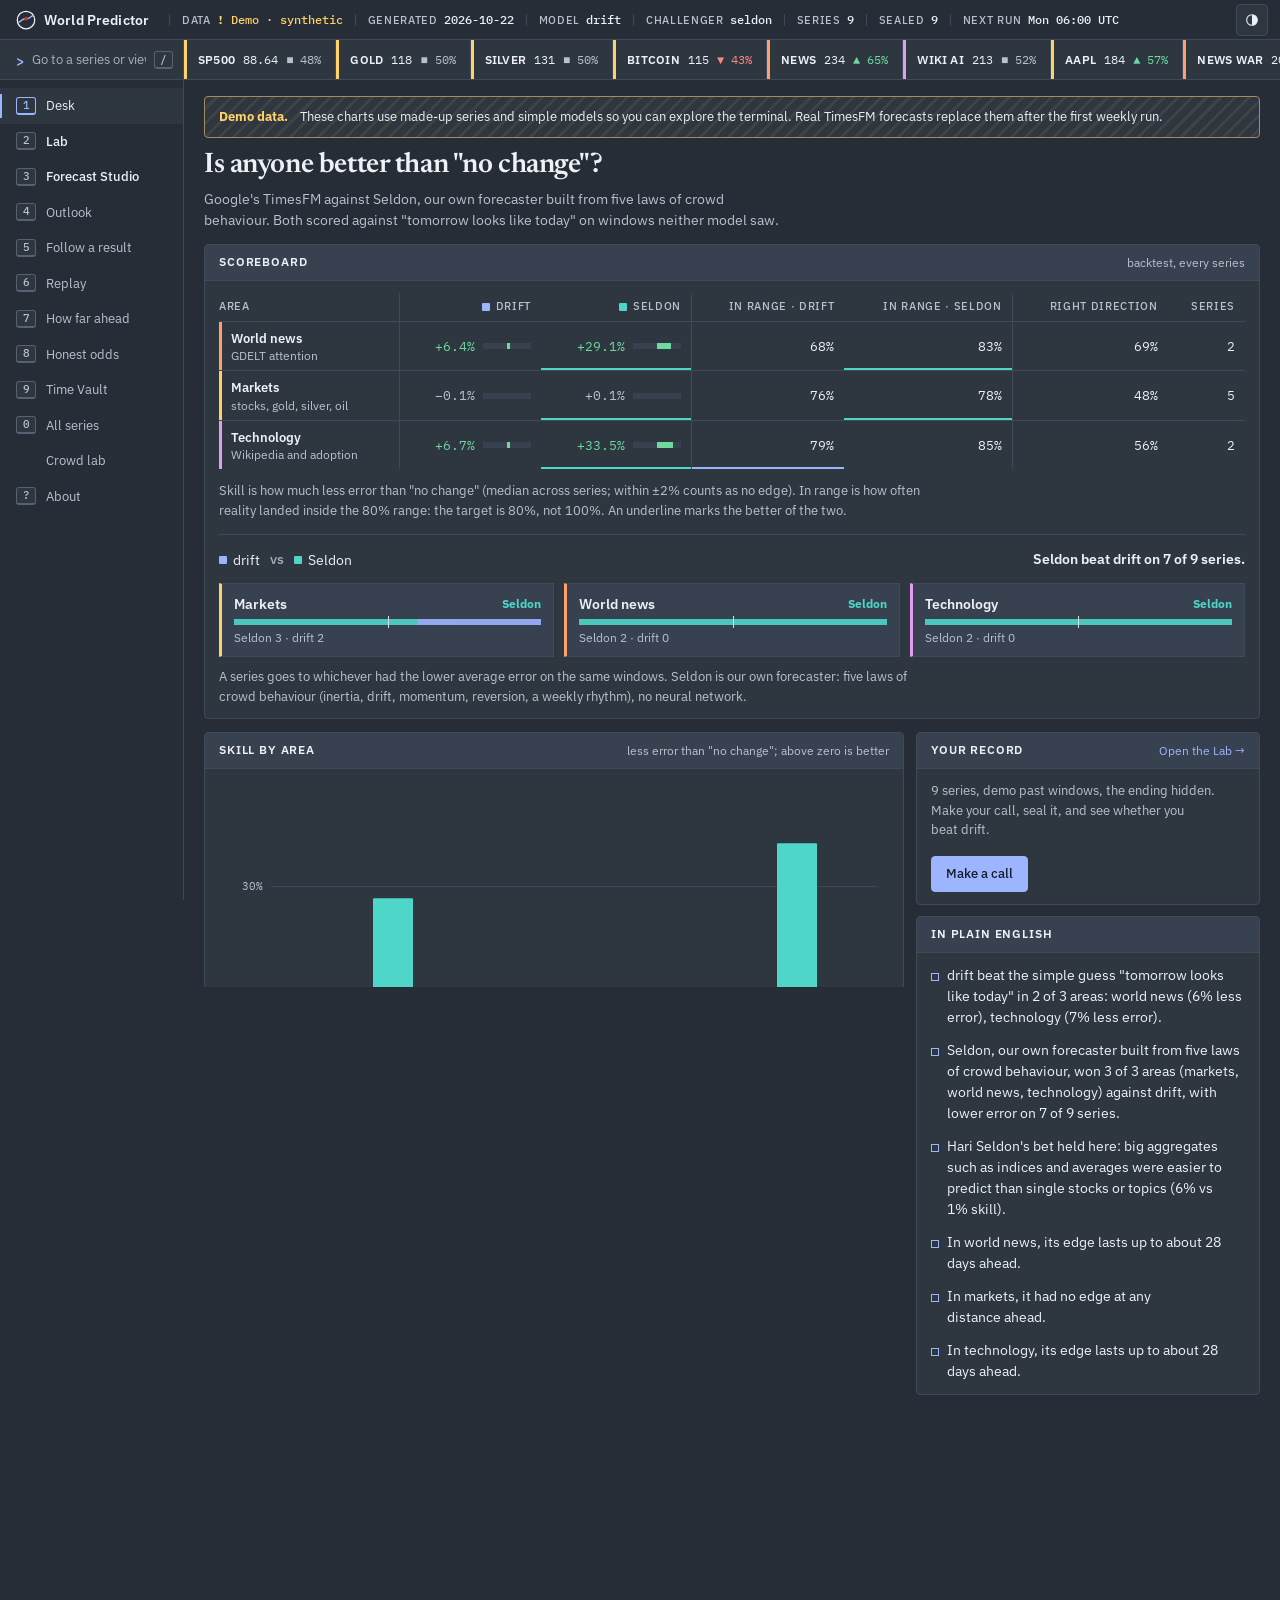
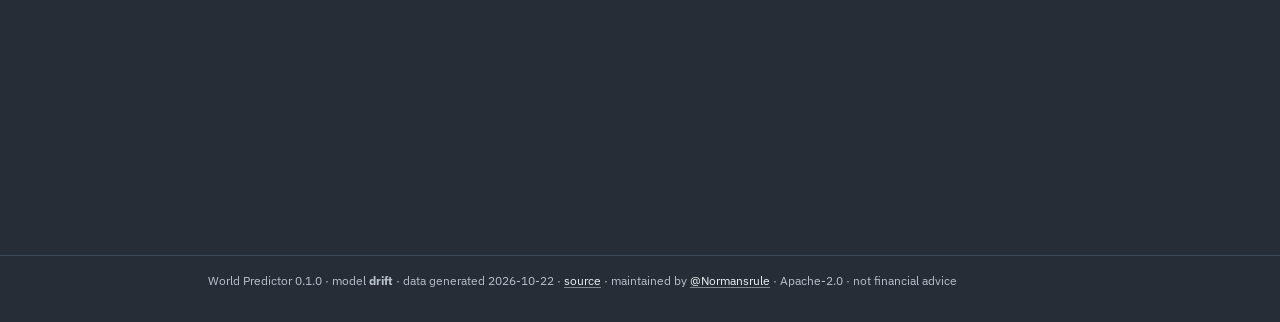
==== site/app/index.html @ d4dd15e9 "Seldon: our own psychohistory forecaster, head to head with TimesFM" ====
<!doctype html>
<html lang="en">
<head>
  <meta charset="utf-8">
  <meta name="viewport" content="width=device-width, initial-scale=1, viewport-fit=cover">
  <title>World Predictor · Terminal</title>
  <meta name="description" content="A forecasting terminal: Google's TimesFM and Seldon, our own psychohistory forecaster, forecast world news, markets and technology. Every forecast is sealed before the future happens and scored when it arrives. Make your own call in the Lab.">
  <meta name="theme-color" content="#262d36">
  <link rel="icon" href="../assets/icon.svg" type="image/svg+xml">
  <link rel="manifest" href="../manifest.webmanifest">
  <link rel="preconnect" href="https://fonts.googleapis.com"><link rel="preconnect" href="https://fonts.gstatic.com" crossorigin>
  <link rel="stylesheet" href="https://fonts.googleapis.com/css2?family=IBM+Plex+Mono:wght@400;500;600&family=IBM+Plex+Sans:wght@400;500;600&family=Newsreader:opsz,wght@6..72,500;6..72,600&display=swap">
  <link rel="stylesheet" href="css/app.css">
  <script>document.documentElement.classList.add("js"); try { const t = localStorage.getItem("wp-theme"); if (t) document.documentElement.dataset.theme = t; } catch (e) {}</script>
</head>
<body class="term">
<a class="skip" href="#main">Skip to content</a>

<header class="status" aria-label="Run status">
  <a class="mark" href="../" title="World Predictor home">
    <svg viewBox="0 0 24 24" aria-hidden="true"><circle cx="12" cy="12" r="10.5" fill="none" stroke="currentColor" stroke-width="1.5"/><path d="M3.5 14.5c3-1 4.5-5 8.5-4s5.5-3 8.5-4" fill="none" stroke="var(--tfm)" stroke-width="1.8" stroke-linecap="round"/><circle cx="12" cy="10.4" r="2.2" fill="var(--seal)"/></svg>
    <span>World Predictor</span>
  </a>
  <dl class="readouts" id="readouts"></dl>
  <button class="icon-btn" id="theme" title="Slate or light (T)" aria-label="Switch between the slate and light themes">
    <svg viewBox="0 0 24 24" aria-hidden="true"><circle cx="12" cy="12" r="8" fill="none" stroke="currentColor" stroke-width="1.6"/><path d="M12 4a8 8 0 0 1 0 16z" fill="currentColor"/></svg>
  </button>
</header>

<div class="cmd" role="search">
  <label class="cmd-field">
    <span class="prompt" aria-hidden="true">&gt;</span>
    <input id="cmd" type="text" autocomplete="off" spellcheck="false" placeholder="Go to a series or view" aria-label="Go to a series or view" aria-controls="cmd-list" aria-expanded="false" role="combobox" aria-autocomplete="list">
    <kbd>/</kbd>
  </label>
  <ul class="cmd-list" id="cmd-list" role="listbox" hidden></ul>
  <div class="tape" id="tape" aria-label="Newest sealed forecasts: chance each series ends higher"></div>
</div>

<div class="shell">
  <nav class="rail" aria-label="Views">
    <a href="#desk"><kbd>1</kbd>Desk</a>
    <a href="#lab"><kbd>2</kbd>Lab</a>
    <a href="#studio"><kbd>3</kbd>Forecast Studio</a>
    <a href="#outlook"><kbd>4</kbd>Outlook</a>
    <a href="#trace"><kbd>5</kbd>Follow a result</a>
    <a href="#replay"><kbd>6</kbd>Replay</a>
    <a href="#horizon"><kbd>7</kbd>How far ahead</a>
    <a href="#odds"><kbd>8</kbd>Honest odds</a>
    <a href="#vault"><kbd>9</kbd>Time Vault</a>
    <a href="#series"><kbd>0</kbd>All series</a>
    <a href="#crowd"><kbd class="nokey" aria-hidden="true">0</kbd>Crowd lab</a>
    <a href="#about"><kbd>?</kbd>About</a>
  </nav>

  <main id="main" tabindex="-1">
    <div id="demo"></div>

    <section class="view" id="view-desk" aria-labelledby="desk-h">
      <div class="vhead">
        <h1 id="desk-h">Is anyone better than "no change"?</h1>
        <p class="lede">Google's TimesFM against Seldon, our own forecaster built from five laws of crowd behaviour. Both scored against "tomorrow looks like today" on windows neither model saw.</p>
      </div>
      <div class="desk">
        <div class="card span3" id="board-card">
          <header class="ph"><h2>Scoreboard</h2><span class="pm" id="board-meta"></span></header>
          <div class="table-wrap"><table class="board" id="board"></table></div>
          <p class="note" id="board-note"></p>
          <div class="duel" id="duel"></div>
        </div>
        <div class="card span2">
          <header class="ph"><h2>Skill by area</h2><span class="pm">less error than "no change"; above zero is better</span></header>
          <div id="skill-chart"></div><div id="skill-legend"></div>
        </div>
        <div class="stack">
          <div class="card" id="lab-teaser">
            <header class="ph"><h2>Your record</h2><a class="pm" href="#lab">Open the Lab</a></header>
            <div id="you-record"></div>
          </div>
          <div class="card" id="plain">
            <header class="ph"><h2>In plain English</h2></header>
            <div id="plain-body"></div>
          </div>
        </div>
        <div class="card span3">
          <header class="ph"><h2>Sealed this week</h2><a class="pm" href="#outlook">All forecasts</a></header>
          <div class="table-wrap"><table class="sealed" id="sealed"></table></div>
        </div>
      </div>
    </section>

    <section class="view" id="view-lab" aria-labelledby="lab-h">
      <div class="vhead">
        <h1 id="lab-h">The Lab</h1>
        <p class="lede">A real past window, ending hidden. Make your call, seal it, break the seal.</p>
      </div>
      <div id="lab-root"></div>
    </section>

    <section class="view" id="view-studio" aria-labelledby="studio-h">
      <div class="vhead">
        <h1 id="studio-h">Forecast Studio</h1>
        <p class="lede">Pick a series, date and level to get the odds from this week's sealed forecast, then seal your own call.</p>
      </div>
      <div id="studio-root"></div>
    </section>

    <section class="view" id="view-outlook" aria-labelledby="outlook-h">
      <div class="vhead">
        <h1 id="outlook-h">What they expect next</h1>
        <p class="lede">This week's sealed forecast for every series, with Seldon's range beside TimesFM's.</p>
      </div>
      <div class="chips" id="outlook-filter" role="group" aria-label="Area"></div>
      <div class="outlook">
        <div class="card list-card"><div class="table-wrap"><table class="olist" id="olist"></table></div></div>
        <div class="card detail" id="odetail" aria-live="polite"></div>
      </div>
    </section>

    <section class="view" id="view-trace" aria-labelledby="trace-h">
      <div class="vhead">
        <h1 id="trace-h">Follow one result</h1>
        <p class="lede">One forecast, traced back through every stage to its public source. Play, or step with the arrow keys.</p>
      </div>
      <div class="card trace-bar">
        <label class="pick"><span>Series</span><select id="trace-series" aria-label="Series to follow"></select></label>
        <div class="flags" id="trace-flags" aria-label="What kind of data this is"></div>
        <dl class="times" id="trace-times"></dl>
      </div>
      <div class="trace-grid">
        <div class="card pipe">
          <header class="ph"><h2>Pipeline</h2><span class="pm">arrows: data handed on</span></header>
          <div id="trace-pipe"></div>
        </div>
        <div class="card trace-main">
          <header class="ph"><h2 id="trace-title"></h2></header>
          <div id="trace-chart"></div><div id="trace-legend"></div>
          <div class="player" role="group" aria-label="Walkthrough controls">
            <button class="btn icon" id="tp-restart" title="Restart (Home)" aria-label="Restart"></button>
            <button class="btn icon" id="tp-back" title="Previous stage (←)" aria-label="Previous stage"></button>
            <button class="btn primary" id="tp-play" aria-label="Play">Play</button>
            <button class="btn icon" id="tp-next" title="Next stage (→)" aria-label="Next stage"></button>
            <input type="range" id="tp-scrub" min="0" value="0" aria-label="Stage">
            <select id="tp-speed" aria-label="Speed"><option value="0.5">0.5×</option><option value="1" selected>1×</option><option value="2">2×</option></select>
          </div>
          <p class="trace-caption" id="trace-caption" aria-live="polite"></p>
        </div>
      </div>
      <aside class="card drawer" id="trace-drawer" aria-live="polite"></aside>
      <div class="card">
        <header class="ph"><h2>Did every series make it through this run?</h2></header>
        <p class="note" id="cover-note"></p>
        <div class="table-wrap"><table id="cover-table" class="cover"></table></div>
      </div>
    </section>

    <section class="view" id="view-replay" aria-labelledby="replay-h">
      <div class="vhead">
        <h1 id="replay-h">Replay</h1>
        <p class="lede">Past forecasts meeting reality: the hatched range is what TimesFM expected, the dots what happened.</p>
      </div>
      <div class="card">
        <header class="ph"><h2 id="replay-title"></h2><span class="pm" id="replay-readout"></span></header>
        <div class="controls">
          <button class="btn primary" id="replay-play">Play</button>
          <input type="range" id="replay-slider" min="0" value="0" aria-label="Forecast date">
        </div>
        <div id="replay-chart"></div><div id="replay-legend"></div>
      </div>
    </section>

    <section class="view" id="view-horizon" aria-labelledby="horizon-h">
      <div class="vhead">
        <h1 id="horizon-h">How far ahead can it see?</h1>
        <p class="lede">Skill at each step ahead. Where a line drops below zero, the model has run out of foresight: the "Seldon horizon".</p>
      </div>
      <div class="card"><header class="ph"><h2>Skill by steps ahead</h2><span class="pm" id="horizon-meta"></span></header><div id="horizon-chart"></div></div>
    </section>

    <section class="view" id="view-odds" aria-labelledby="odds-h">
      <div class="vhead">
        <h1 id="odds-h">Are its odds honest?</h1>
        <p class="lede">Honest odds sit on the dotted line: "70%" calls should come true about 70% of the time.</p>
      </div>
      <div class="card"><header class="ph"><h2>Calibration</h2><span class="pm">chance it gave vs how often it happened</span></header><div id="odds-chart"></div><div id="odds-legend"></div></div>
    </section>

    <section class="view" id="view-vault" aria-labelledby="vault-h">
      <div class="vhead">
        <h1 id="vault-h">The Time Vault</h1>
        <p class="lede">Predictions sealed before the future happened, opened and scored as their dates arrive.</p>
      </div>
      <div class="two">
        <div class="card"><header class="ph"><h2>Reality inside its 80% range</h2></header><div id="vault-inside"></div></div>
        <div class="card"><header class="ph"><h2>Odds score</h2><span class="pm">Brier, lower is better</span></header><div id="vault-brier"></div></div>
      </div>
      <p class="note" id="vault-note"></p>
      <div class="card">
        <header class="ph"><h2>Every opened forecast</h2><span class="pm" id="vault-opened-meta"></span></header>
        <div class="chips" id="vault-filter" role="group" aria-label="Filter by area"></div>
        <div class="table-wrap opened-wrap"><table id="vault-opened" class="dense opened"></table></div>
        <p class="note" id="vault-lag" hidden>† Sealed after its date but before the source published that day's value (Wikipedia and GDELT run a day or two behind). The model never saw it, but it is a forecast of unpublished data rather than of the future.</p>
      </div>
    </section>

    <section class="view" id="view-crowd" aria-labelledby="crowd-h">
      <div class="vhead">
        <p class="flag hypo">Simulation · synthetic people, not survey data</p>
        <h1 id="crowd-h">Why crowds are predictable</h1>
        <p class="lede">Simulated people: a small shared tide plus a lot of personal noise. Grow the crowd and the noise cancels out.</p>
      </div>
      <div class="card">
        <header class="ph"><h2>Crowd size</h2><span class="pm" id="crowd-label"></span></header>
        <div class="controls">
          <input type="range" id="crowd-slider" min="0" value="0" aria-label="Crowd size">
          <span class="stat" id="crowd-share"></span><span class="note">predictable</span>
        </div>
        <div id="crowd-chart"></div><div id="crowd-legend"></div>
      </div>
    </section>

    <section class="view" id="view-series" aria-labelledby="series-h">
      <div id="series-all">
        <div class="vhead">
          <h1 id="series-h">Every series</h1>
          <p class="lede">Backtest results for each series. Sort by any column, or open a series to see every forecast it made.</p>
        </div>
        <div class="card table-wrap"><table id="series-table" class="dense"></table></div>
      </div>
      <div id="series-page" hidden></div>
    </section>

    <section class="view" id="view-about" aria-labelledby="about-h">
      <div class="vhead"><h1 id="about-h">About this terminal</h1></div>
      <div class="two">
        <div class="card prose">
          <header class="ph"><h2>Two ways to use it</h2></header>
          <p><b>On the web</b> (this page): nothing to install. GitHub Pages serves the app with the newest weekly forecasts.</p>
          <p><b>On your computer</b>: the full version runs TimesFM itself and opens this same app. <code>psychohistory app</code> builds it and opens <code>http://localhost:8000</code>.</p>
          <p><a id="repo-link" href="https://github.com/Normansrule/world-predictor">Source code and instructions on GitHub</a>. Maintained by <a href="https://github.com/Normansrule">@Normansrule</a>.</p>
        </div>
        <div class="card prose">
          <header class="ph"><h2>How it is scored</h2></header>
          <p><b>Skill</b> is 1 − error(model) ÷ error("no change"). <b>80% range</b>: it should catch reality 8 times in 10.
            <b>Odds score</b> (Brier): 0 is perfect, 0.25 is a coin flip. Backtests never let a model see the future it is tested on.</p>
          <p><b>Seldon</b> is our own forecaster, built to compete with TimesFM: five laws of crowd behaviour (inertia, drift, momentum, reversion, a weekly rhythm),
            each voting by how well it predicted the same series before, with a range set by its own past misses. No neural network. It learns only from data before
            each forecast, is scored by the same code on the same windows, and is allowed to lose.</p>
          <p>Nothing here is financial advice.</p>
        </div>
        <div class="card prose">
          <header class="ph"><h2>Keys</h2></header>
          <dl class="keys">
            <dt><kbd>1</kbd>…<kbd>0</kbd></dt><dd>Switch view</dd>
            <dt><kbd>/</kbd></dt><dd>Go to a series or view</dd>
            <dt><kbd>T</kbd></dt><dd>Slate or light theme</dd>
            <dt><kbd>↑</kbd> <kbd>↓</kbd></dt><dd>Move your call in the Lab (with <kbd>Shift</kbd>: faster)</dd>
            <dt><kbd>[</kbd> <kbd>]</kbd></dt><dd>Narrow or widen your range</dd>
            <dt>hold <kbd>Space</kbd></dt><dd>Seal your call, then break the seal</dd>
            <dt><kbd>N</kbd></dt><dd>Next Lab round</dd>
          </dl>
        </div>
        <div class="card prose">
          <header class="ph"><h2>Built on</h2></header>
          <p><a href="https://github.com/google-research/timesfm">TimesFM</a> (Google Research) ·
            <a href="https://github.com/amazon-science/chronos-forecasting">Chronos</a> ·
            <a href="https://github.com/Nixtla/statsforecast">statsforecast</a>.
            Data: <a href="https://www.gdeltproject.org/">GDELT</a>, Yahoo Finance via yfinance,
            <a href="https://wikitech.wikimedia.org/wiki/Analytics/AQS/Pageviews">Wikimedia</a>,
            <a href="https://ourworldindata.org/">Our World in Data</a>.
            Web app and download model from <a href="https://github.com/koala73/worldmonitor">World Monitor</a> and
            <a href="https://github.com/Normansrule/worldmonitor">Terra Atlas</a>.</p>
        </div>
      </div>
    </section>
  </main>
</div>
<footer class="foot" id="footer"></footer>
<div class="toast" id="toast" role="status" aria-live="polite"></div>

<script src="data/data.js"></script>
<script src="data/pipeline.js"></script>
<script src="js/charts.js"></script>
<script src="js/trace.js"></script>
<script src="js/lab.js"></script>
<script src="js/studio.js"></script>
<script src="js/series.js"></script>
<script src="js/app.js"></script>
</body>
</html>
---- site/app/css/app.css ----
/* World Predictor · "The Sealed Ledger" terminal.
   One stylesheet for the app and (with site.css) the landing page. No framework.

   Colour carries meaning and nothing else, and every colour is backed by a word, a shape or a pattern:
     ink        what really happened (solid line)
     periwinkle TimesFM, the model under test (hatched range)
     teal       Seldon, TimesFM corrected by its own track record (dotted range)
     violet     you, in the Lab and in your own sealed calls
     seal red   the seal: a forecast written down before the future happens
     green/red  better / worse than "no change"
     orange, gold, orchid   the three areas: world news, markets, technology
   Slate, a mid-tone, is the default; a soft light theme is one key (T) away.
   Spacing scale: 4 8 12 16 24 32 48. Type scale: 11 12 13 14 16 20 28 40. */

:root {
  --bg: #262d36; --panel: #2e3640; --panel-2: #374150; --line: #3f4a58; --line-2: #556273;
  --ink: #edf1f5; --ink-2: #b8c2ce; --ink-3: #a7b1bd;
  --tfm: #9db4ff; --seldon: #4ed6c8; --you: #c4a8ff; --seal: #c43d27;
  --up: #6fd99f; --down: #ff8a7f; --warn: #ffd166; --hypo: #e6a7d6;
  --news: #ff9f6b; --markets: #ffd166; --tech: #e39cf2;
  --on-tfm: #141a2e; --on-seal: #fff6ef;
  --band: rgba(157, 180, 255, .16); --band-faint: rgba(157, 180, 255, .07); --band-s: rgba(78, 214, 200, .14); --band-y: rgba(196, 168, 255, .16);
  --tip-bg: #edf1f5; --tip-ink: #262d36;
  --shadow: 0 1px 0 rgba(255, 255, 255, .04) inset, 0 8px 24px rgba(10, 14, 20, .28);
  color-scheme: dark;

  /* Aliases the chart kit, the trace view and the engine drawing use. */
  --text: var(--ink); --muted: var(--ink-2); --surface: var(--panel); --surface-2: var(--panel-2);
  --accent: var(--tfm); --forecast: var(--tfm); --observed: var(--ink); --green: var(--up); --coral: var(--down);
  --on-accent: var(--on-tfm); --glow: rgba(157, 180, 255, .08);

  --sans: "IBM Plex Sans", system-ui, -apple-system, "Segoe UI", Roboto, sans-serif;
  --mono: "IBM Plex Mono", ui-monospace, SFMono-Regular, Menlo, Consolas, monospace;
  --display: "Newsreader", "Iowan Old Style", "Palatino Linotype", Georgia, serif;
  --font: var(--sans);
  --ease: cubic-bezier(.23, 1, .32, 1);       /* strong ease-out: entrances and feedback */
  --ease-move: cubic-bezier(.77, 0, .175, 1);  /* ease-in-out: things travelling on screen */
  --r: 4px;
  --rail: 184px;
}
/* Soft light: grey paper rather than white, for daylight. */
:root[data-theme="light"] {
  --bg: #dfe4ea; --panel: #e9edf2; --panel-2: #d6dce4; --line: #c6ced8; --line-2: #aab4c1;
  --ink: #111922; --ink-2: #3e4855; --ink-3: #4b5563;
  --tfm: #2343b5; --seldon: #08615f; --you: #5a37ad; --seal: #a92d18;
  --up: #14623f; --down: #a01f28; --warn: #6e4c00; --hypo: #77315f;
  --news: #9c4413; --markets: #6e4c00; --tech: #7f3393;
  --on-tfm: #ffffff; --on-seal: #fff7f2;
  --band: rgba(35, 67, 181, .12); --band-faint: rgba(35, 67, 181, .05); --band-s: rgba(8, 97, 95, .12); --band-y: rgba(90, 55, 173, .12);
  --tip-bg: #111922; --tip-ink: #e9edf2;
  --shadow: 0 1px 2px rgba(17, 25, 34, .06), 0 6px 18px rgba(17, 25, 34, .08);
  --glow: rgba(35, 67, 181, .06);
  color-scheme: light;
}

/* ---------- base ---------- */
* { box-sizing: border-box; }
html { -webkit-text-size-adjust: 100%; scrollbar-color: var(--line-2) var(--bg); }
html, body { margin: 0; background: var(--bg); color: var(--ink); }
body { font: 400 14px/1.5 var(--sans); -webkit-font-smoothing: antialiased; font-feature-settings: "ss02"; }
a { color: inherit; text-decoration-color: color-mix(in srgb, currentColor 45%, transparent); text-underline-offset: .2em; text-decoration-thickness: 1px; }
@media (hover: hover) { a:hover { text-decoration-color: currentColor; } }
::selection { background: color-mix(in srgb, var(--tfm) 35%, transparent); color: var(--ink); }
:focus-visible { outline: 2px solid var(--tfm); outline-offset: 2px; }
button, input, select { font: inherit; color: inherit; }
button { cursor: pointer; }
.skip { position: absolute; left: -999px; top: 8px; z-index: 99; background: var(--tfm); color: var(--on-tfm); padding: 8px 12px; border-radius: var(--r); font-weight: 600; }
.skip:focus { left: 8px; }
kbd { font: 500 11px/1 var(--mono); border: 1px solid var(--line-2); border-bottom-width: 2px; border-radius: 3px; padding: 2px 5px; color: var(--ink-2); background: var(--panel); }
code { font: 13px var(--mono); background: var(--panel-2); padding: 1px 5px; border-radius: 2px; }
.num, table, .stat, .readouts dd { font-variant-numeric: tabular-nums; }
.nw { white-space: nowrap; }
.sr { position: absolute; width: 1px; height: 1px; overflow: hidden; clip: rect(0 0 0 0); white-space: nowrap; }

/* ---------- status bar: what this terminal is showing, at a glance ---------- */
.status { position: sticky; top: 0; z-index: 20; display: flex; align-items: center; gap: 12px; height: 40px; padding: 0 12px 0 16px;
  background: var(--bg); border-bottom: 1px solid var(--line); }
.mark { display: flex; align-items: center; gap: 8px; text-decoration: none; font: 600 14px/1 var(--sans); letter-spacing: .01em; white-space: nowrap; }
.mark svg { width: 20px; height: 20px; flex: none; }
.readouts { display: flex; gap: 0; margin: 0 0 0 8px; min-width: 0; overflow: hidden; flex: 1;
  mask-image: linear-gradient(90deg, #000 calc(100% - 32px), transparent); }
.readouts div { display: flex; align-items: baseline; gap: 6px; padding: 0 12px; border-left: 1px solid var(--line); white-space: nowrap; }
.readouts dt { font: 500 11px/1 var(--sans); color: var(--ink-2); text-transform: uppercase; letter-spacing: .06em; }
.readouts dd { margin: 0; font: 500 12px/1 var(--mono); color: var(--ink); }
.readouts .live dd::before { content: ""; display: inline-block; width: 6px; height: 6px; border-radius: 50%; background: var(--up); margin-right: 6px; vertical-align: 1px; }
.readouts .demo dd { color: var(--warn); }
.readouts .demo dd::before { content: "! "; font-weight: 700; }
.icon-btn { width: 32px; height: 32px; display: grid; place-items: center; border: 1px solid var(--line); border-radius: var(--r); background: var(--panel);
  flex: none; transition: transform .16s var(--ease), border-color .15s ease; }
.icon-btn svg { width: 16px; height: 16px; }
@media (hover: hover) { .icon-btn:hover { border-color: var(--line-2); } }
.icon-btn:active { transform: scale(.94); }

/* ---------- command bar and tape ---------- */
.cmd { position: sticky; top: 40px; z-index: 19; display: flex; align-items: stretch; height: 40px; background: var(--panel); border-bottom: 1px solid var(--line); }
.cmd-field { display: flex; align-items: center; gap: 8px; width: var(--rail); flex: none; padding: 0 10px 0 16px; border-right: 1px solid var(--line); cursor: text; }
.cmd-field .prompt { font: 600 14px var(--mono); color: var(--tfm); }
.cmd-field input { flex: 1; min-width: 0; border: 0; background: none; outline: none; font: 13px var(--sans); padding: 0; height: 100%; }
.cmd-field input::placeholder { color: var(--ink-3); }
.cmd-field:focus-within { box-shadow: inset 0 -2px 0 var(--tfm); }
.cmd-list { position: absolute; top: 100%; left: 0; width: min(440px, 100vw); max-height: 60vh; overflow: auto; margin: 0; padding: 4px; list-style: none;
  background: var(--panel); border: 1px solid var(--line-2); border-top: 0; box-shadow: var(--shadow); z-index: 30;
  transform-origin: top left; animation: drop .16s var(--ease); }
@keyframes drop { from { opacity: 0; transform: translateY(-4px); } }
.cmd-list li { display: flex; justify-content: space-between; gap: 12px; padding: 8px 10px; border-radius: 2px; cursor: pointer; font-size: 13px; }
.cmd-list li small { color: var(--ink-2); font: 12px var(--mono); }
.cmd-list li[aria-selected="true"] { background: var(--panel-2); box-shadow: inset 2px 0 0 var(--tfm); }
.tape { flex: 1; display: flex; overflow-x: auto; scrollbar-width: none; min-width: 0; }
.tape::-webkit-scrollbar { display: none; }
.tape a { display: flex; align-items: center; gap: 8px; padding: 0 14px; border-right: 1px solid var(--line); text-decoration: none; white-space: nowrap; font: 12px/1 var(--mono);
  transition: background-color .15s ease; }
@media (hover: hover) { .tape a:hover { background: var(--panel-2); } }
.tape b { font: 600 12px/1 var(--sans); letter-spacing: .02em; }
.tape .up { color: var(--up); } .tape .down { color: var(--down); } .tape .flat { color: var(--ink-2); }

/* ---------- shell: function rail + views ---------- */
.shell { display: grid; grid-template-columns: var(--rail) minmax(0, 1fr); min-height: calc(100vh - 80px); }
.rail { position: sticky; top: 80px; align-self: start; height: calc(100vh - 80px); overflow-y: auto; border-right: 1px solid var(--line); padding: 8px 0 24px; display: flex; flex-direction: column; }
.rail a { display: flex; align-items: center; gap: 10px; padding: 8px 16px; text-decoration: none; color: var(--ink-2); font-size: 13px; position: relative;
  transition: color .15s ease, background-color .15s ease; }
.rail a kbd { min-width: 20px; text-align: center; }
@media (hover: hover) { .rail a:hover { color: var(--ink); background: var(--panel); } }
.rail a[aria-current="page"] { color: var(--ink); background: var(--panel); }
.rail a[aria-current="page"]::before { content: ""; position: absolute; left: 0; top: 6px; bottom: 6px; width: 2px; background: var(--tfm); }
.rail a[aria-current="page"] kbd { border-color: var(--tfm); color: var(--tfm); }
.rail a[href="#lab"] { color: var(--ink); font-weight: 500; }

main { padding: 16px 20px 40px; min-width: 0; outline: none; }
.view { display: none; max-width: 1400px; }
.view.active { display: block; animation: enter .22s var(--ease); }
@keyframes enter { from { opacity: 0; transform: translateY(4px); } }

.vhead { margin: 0 0 14px; max-width: 78ch; }
h1 { font: 600 clamp(24px, 2.2vw, 30px)/1.1 var(--display); letter-spacing: -.015em; margin: 0 0 8px; text-wrap: balance; font-optical-sizing: auto; }
.lede { color: var(--ink-2); font-size: 14px; margin: 0; max-width: 72ch; text-wrap: pretty; }
.note { color: var(--ink-2); font-size: 13px; margin: 12px 0 0; max-width: 90ch; text-wrap: pretty; }
.caption { color: var(--ink-2); font-size: 13px; margin: 0 0 12px; }

/* ---------- panels ---------- */
.card { position: relative; background: var(--panel); border: 1px solid var(--line); border-radius: var(--r); padding: 0 14px 12px; margin-bottom: 12px; min-width: 0; }
.ph { display: flex; align-items: center; justify-content: space-between; gap: 12px; min-height: 36px; margin: 0 -14px 12px; padding: 0 14px;
  border-bottom: 1px solid var(--line); background: var(--panel-2); border-radius: var(--r) var(--r) 0 0; }
.ph h2, .card > h2 { font: 600 12px/1.2 var(--sans); text-transform: uppercase; letter-spacing: .07em; margin: 0; color: var(--ink); }
.pm { font: 12px/1.3 var(--sans); color: var(--ink-2); text-align: right; }
a.pm { text-decoration: none; color: var(--tfm); white-space: nowrap; }
a.pm::after { content: " →"; }
.prose p { margin: 0 0 12px; max-width: 70ch; }
.prose b { font-weight: 600; }
.two { display: grid; grid-template-columns: repeat(auto-fit, minmax(min(100%, 360px), 1fr)); gap: 12px; }
.two > .card { margin: 0; }
.empty { color: var(--ink-2); padding: 32px 16px; text-align: center; border: 1px dashed var(--line-2); border-radius: var(--r); font-size: 13px; }
.empty b { color: var(--ink); display: block; font-weight: 600; margin-bottom: 4px; }

.demo-banner { display: flex; gap: 12px; align-items: baseline; border: 1px solid color-mix(in srgb, var(--warn) 50%, var(--line)); border-radius: var(--r); padding: 10px 14px; margin-bottom: 12px; font-size: 13px;
  background: repeating-linear-gradient(135deg, transparent 0 7px, color-mix(in srgb, var(--warn) 8%, transparent) 7px 10px), var(--panel); }
.demo-banner b { color: var(--warn); white-space: nowrap; }

/* ---------- controls ---------- */
.controls { display: flex; flex-wrap: wrap; align-items: center; gap: 12px; margin: 0 0 12px; }
.btn { display: inline-flex; align-items: center; justify-content: center; gap: 8px; min-height: 36px; padding: 0 14px; border-radius: var(--r);
  border: 1px solid var(--line-2); background: var(--panel-2); font: 500 13px/1 var(--sans);
  transition: transform .16s var(--ease), background-color .15s ease, border-color .15s ease; }
@media (hover: hover) { .btn:hover { border-color: var(--ink-3); } }
.btn:active, .chip:active { transform: scale(.97); }
.btn svg { width: 16px; height: 16px; flex: none; }
a.btn { text-decoration: none; }
.btn.primary { background: var(--tfm); color: var(--on-tfm); border-color: var(--tfm); }
.btn.icon { width: 36px; padding: 0; }
.btn.small { min-height: 30px; padding: 0 10px; font-size: 12px; margin-top: 8px; }
.btn[disabled] { opacity: .45; cursor: not-allowed; transform: none; }
.chips { display: flex; flex-wrap: wrap; gap: 0; margin: 0 0 12px; border: 1px solid var(--line); border-radius: var(--r); width: max-content; max-width: 100%; overflow: hidden; }
.chip { border: 0; border-right: 1px solid var(--line); background: var(--panel); padding: 0 14px; min-height: 34px; font-size: 13px; color: var(--ink-2);
  transition: transform .16s var(--ease), color .15s ease, background-color .15s ease; }
.chip:last-child { border-right: 0; }
@media (hover: hover) { .chip:hover { color: var(--ink); } }
.chip[aria-pressed="true"] { background: var(--panel-2); color: var(--ink); box-shadow: inset 0 -2px 0 var(--tfm); }
input[type="range"] { flex: 1; min-width: 140px; accent-color: var(--tfm); height: 24px; }
select { border: 1px solid var(--line-2); background: var(--panel-2); border-radius: var(--r); padding: 6px 8px; min-height: 34px; max-width: 100%; }
.readout { font: 12px var(--mono); color: var(--ink-2); }
.stat { font: 600 32px/1 var(--display); color: var(--ink); }

/* ---------- charts ---------- */
.chart { width: 100%; position: relative; }
.chart svg { display: block; width: 100%; height: auto; overflow: visible; }
.chart text { fill: var(--ink-2); font: 11px var(--mono); }
.chart .grid line { stroke: var(--line); }
.chart .zero { stroke: var(--line-2); }
.chart .ref { stroke-dasharray: 4 4; stroke-width: 1; }
.chart text.end { font: 600 11px var(--sans); letter-spacing: .02em; }
.legend { display: flex; flex-wrap: wrap; gap: 6px 18px; font-size: 12px; color: var(--ink-2); margin-top: 12px; }
.legend span::before { content: ""; display: inline-block; width: 14px; height: 2px; margin-right: 6px; vertical-align: middle; background: var(--c); }
.legend span.band::before { height: 10px; background: repeating-linear-gradient(135deg, var(--c) 0 1px, transparent 1px 4px); opacity: .9; }
.legend span.dot::before { width: 7px; height: 7px; border-radius: 50%; }
.legend span.dash::before { background: repeating-linear-gradient(90deg, var(--c) 0 4px, transparent 4px 7px); }
.tip { position: absolute; pointer-events: none; background: var(--tip-bg); color: var(--tip-ink); font: 12px/1.3 var(--mono); padding: 6px 8px;
  border-radius: 2px; white-space: nowrap; transform: translate(-50%, calc(-100% - 10px)); opacity: 0; transition: opacity .12s ease; z-index: 3; }
.chart .draw { stroke-dasharray: 1; stroke-dashoffset: 1; animation: wp-draw .9s var(--ease-move) forwards; animation-delay: var(--delay, 0s); }
.chart .fade { opacity: 0; animation: wp-fade .45s var(--ease) forwards; animation-delay: var(--delay, .5s); }
.chart .grow { transform-box: view-box; transform: scaleY(0); animation: wp-grow .6s var(--ease) forwards; animation-delay: calc(var(--k, 0) * 35ms); }
.chart .hatch line { stroke-width: 1; opacity: .5; }
.chart .span { fill: color-mix(in srgb, var(--ink) 6%, transparent); }
.chart .span-label { fill: var(--ink-2); font-size: 11px; }
.chart .mark { animation: ring 1.1s var(--ease-move) 2; transform-box: fill-box; transform-origin: center; }
@keyframes wp-draw { to { stroke-dashoffset: 0; } }
@keyframes wp-fade { to { opacity: 1; } }
@keyframes wp-grow { to { transform: scaleY(1); } }
@keyframes ring { 50% { transform: scale(1.25); opacity: .6; } }

/* ---------- tables ---------- */
.table-wrap { overflow-x: auto; }
table { width: 100%; border-collapse: collapse; font-size: 13px; }
th, td { text-align: right; padding: 7px 10px; border-bottom: 1px solid var(--line); white-space: nowrap; }
th { font: 500 11px/1.2 var(--sans); color: var(--ink-2); text-transform: uppercase; letter-spacing: .06em; }
td { font-family: var(--mono); font-size: 12.5px; }
th:first-child, td:first-child { text-align: left; padding-left: 0; }
td:first-child { font-family: var(--sans); font-size: 13px; }
tbody tr:last-child td { border-bottom: 0; }
th button { all: unset; cursor: pointer; }
th button:focus-visible { outline: 2px solid var(--tfm); outline-offset: 2px; }
@media (hover: hover) { th button:hover { color: var(--ink); } }
td .bar { display: inline-block; height: 6px; vertical-align: middle; margin-left: 8px; }
.pos { color: var(--up); } .neg { color: var(--down); } .dim { color: var(--ink-2); }

/* ---------- Desk ---------- */
.desk { display: grid; grid-template-columns: repeat(3, minmax(0, 1fr)); gap: 12px; }
.desk > .card { margin: 0; }
.desk .span2 { grid-column: span 2; } .desk .span3 { grid-column: 1 / -1; }
.desk .stack { display: grid; gap: 12px; align-content: start; } .desk .stack > .card { margin: 0; }
table.sealed a, table.olist a { text-decoration: none; }
@media (hover: hover) { table.sealed a:hover { text-decoration: underline; } }
@media (max-width: 1100px) { .desk { grid-template-columns: 1fr; } .desk .span2, .desk .span3 { grid-column: auto; } }
table.board td.area { font-weight: 600; }
table.board td.area small { display: block; font: 400 12px var(--sans); color: var(--ink-2); }
table.board th.m, table.board td.m { border-left: 1px solid var(--line); }
.who { display: inline-flex; align-items: center; gap: 6px; }
.who::before { content: ""; width: 8px; height: 8px; border-radius: 1px; background: var(--c); }
.cell-skill { display: inline-flex; align-items: center; gap: 8px; justify-content: flex-end; }
.cell-skill i { display: inline-block; width: 48px; height: 6px; background: var(--panel-2); position: relative; }
.cell-skill i::after { content: ""; position: absolute; top: 0; bottom: 0; left: 50%; width: var(--w); background: var(--c); transform: translateX(var(--dx, 0)); }
.lead { box-shadow: inset 0 -2px 0 var(--c, var(--tfm)); }
#plain-body ul { margin: 0; padding: 0; list-style: none; display: grid; gap: 12px; }
#plain-body li { padding-left: 16px; position: relative; text-wrap: pretty; }
#plain-body li::before { content: ""; position: absolute; left: 0; top: .6em; width: 6px; height: 6px; border: 1px solid var(--tfm); }
.record-grid { display: grid; grid-template-columns: 1fr 1fr; gap: 1px; background: var(--line); border: 1px solid var(--line); margin-bottom: 12px; }
.record-grid div { background: var(--panel); padding: 10px 12px; }
.record-grid dt { font: 500 11px var(--sans); color: var(--ink-2); text-transform: uppercase; letter-spacing: .06em; }
.record-grid dd { margin: 4px 0 0; font: 600 22px/1 var(--display); }
table.sealed td.p { min-width: 120px; }
.pbar { display: inline-grid; grid-template-columns: 64px auto; align-items: center; gap: 8px; }
.pbar i { height: 6px; background: var(--panel-2); position: relative; }
.pbar i::after { content: ""; position: absolute; inset: 0 auto 0 0; width: var(--p); background: var(--c); }
.pbar i::before { content: ""; position: absolute; left: 50%; top: -2px; bottom: -2px; width: 1px; background: var(--ink-3); z-index: 1; }

/* ---------- Seldon: the duel and the council ---------- */
.duel { margin-top: 14px; padding-top: 14px; border-top: 1px solid var(--line); }
.duel-head { display: flex; flex-wrap: wrap; align-items: baseline; gap: 10px; }
.duel-head > b { color: var(--ink-3); font-weight: 500; }
.duel-verdict { flex: 1 1 260px; margin: 0; font-weight: 600; text-align: right; }
.duel-areas { display: grid; grid-template-columns: repeat(auto-fit, minmax(200px, 1fr)); gap: 10px; margin-top: 12px; }
.duel-area { display: grid; grid-template-columns: 1fr auto; gap: 4px 10px; align-items: center; padding: 10px 12px; border: 1px solid var(--line); border-left: 3px solid var(--c); background: var(--panel-2); }
.duel-area > span:first-child { font-weight: 600; }
.duel-area small { color: var(--ink-2); }
.duel-area > b { grid-row: 1; grid-column: 2; font-size: 12px; }
.duel-area > b.s { color: var(--seldon); } .duel-area > b.m { color: var(--tfm); }
.duel-bar { grid-column: 1 / -1; height: 6px; background: var(--tfm); position: relative; opacity: .9; }
.duel-bar i { position: absolute; inset: 0 auto 0 0; width: var(--s); background: var(--seldon); }
.duel-bar::after { content: ""; position: absolute; left: 50%; top: -3px; bottom: -3px; width: 1px; background: var(--ink); }
.council { display: flex; width: 100%; height: 22px; margin: 10px 0 0; overflow: hidden; border: 1px solid var(--line); }
.council i { width: var(--w); background: color-mix(in srgb, var(--seldon) calc(var(--o) * 100%), var(--panel-2)); display: flex; align-items: center; min-width: 0; }
.council b { font: 500 10.5px/1 var(--mono, ui-monospace, monospace); color: var(--panel); padding: 0 6px; white-space: nowrap; overflow: hidden; text-overflow: ellipsis; }
.verdict-sub .council { margin-top: 12px; }

/* ---------- Outlook ---------- */
.outlook { display: grid; grid-template-columns: minmax(300px, 420px) minmax(0, 1fr); gap: 12px; align-items: start; }
@media (max-width: 960px) { .outlook { grid-template-columns: 1fr; } }
.outlook > .card { margin: 0; }
.list-card { padding: 0; max-height: calc(100vh - 220px); overflow: auto; }
.list-card .table-wrap { overflow: visible; }
table.olist th { position: sticky; top: 0; background: var(--panel); z-index: 1; }
table.olist th:first-child, table.olist td:first-child { padding-left: 12px; }
table.olist tbody tr { cursor: pointer; transition: background-color .12s ease; }
@media (hover: hover) { table.olist tbody tr:hover { background: var(--panel-2); } }
table.olist tbody tr[aria-selected="true"] { background: var(--panel-2); box-shadow: inset 2px 0 0 var(--tfm); }
table.olist td small { display: block; color: var(--ink-2); font: 11px var(--mono); }
.detail .facts { display: grid; grid-template-columns: repeat(3, minmax(0, 1fr)); gap: 1px; background: var(--line); border: 1px solid var(--line); margin-bottom: 12px; }
.detail .facts div { background: var(--panel); padding: 10px 12px; }
.detail .facts dt { font: 500 11px var(--sans); color: var(--ink-2); text-transform: uppercase; letter-spacing: .06em; }
.detail .facts dd { margin: 4px 0 0; font: 500 16px/1.2 var(--mono); }
.detail .facts dd.big { font: 600 24px/1 var(--display); }

/* ---------- flags (what a value is, where it came from) ---------- */
.flag { display: inline-flex; align-items: center; gap: 6px; font: 500 12px/1 var(--sans); padding: 6px 9px; border-radius: 2px;
  border: 1px solid var(--line-2); color: var(--ink-2); background: var(--panel); white-space: nowrap; }
.flag.ok { color: var(--up); border-color: color-mix(in srgb, var(--up) 45%, var(--line)); }
.flag.ok::before { content: ""; width: 6px; height: 6px; border-radius: 50%; background: currentColor; }
.flag.warn { color: var(--warn); border-color: color-mix(in srgb, var(--warn) 55%, var(--line));
  background: repeating-linear-gradient(135deg, transparent 0 6px, color-mix(in srgb, var(--warn) 9%, transparent) 6px 9px), var(--panel); }
.flag.warn::before { content: "!"; font-weight: 700; }
.flag.forecast { color: var(--tfm); border-color: color-mix(in srgb, var(--tfm) 50%, var(--line)); }
.flag.seldon { color: var(--seldon); border-color: color-mix(in srgb, var(--seldon) 50%, var(--line)); }
.flag.hypo { color: var(--hypo); border-color: color-mix(in srgb, var(--hypo) 50%, var(--line)); margin: 0 0 12px; }
.flag.hypo::before { content: "◇"; }

/* ---------- Follow one result ---------- */
.trace-bar { display: flex; flex-wrap: wrap; align-items: center; gap: 12px 20px; padding-top: 16px; }
.pick { display: flex; flex-wrap: wrap; align-items: center; gap: 10px; font-weight: 500; min-width: 0; }
.pick select { max-width: min(340px, 100%); }
.flags { display: flex; flex-wrap: wrap; gap: 6px; }
.times { display: flex; flex-wrap: wrap; gap: 6px 24px; margin: 0; width: 100%; padding-top: 12px; border-top: 1px solid var(--line); }
.times dt { color: var(--ink-2); font: 500 11px var(--sans); text-transform: uppercase; letter-spacing: .06em; }
.times dd { margin: 2px 0 0; font: 500 13px var(--mono); }
.trace-grid { display: grid; grid-template-columns: minmax(300px, 360px) minmax(0, 1fr); gap: 12px; align-items: start; }
@media (max-width: 960px) { .trace-grid { grid-template-columns: 1fr; } }
.trace-grid .card { margin-bottom: 0; }
#trace-pipe svg { width: 100%; height: auto; display: block; }
#trace-pipe .node { cursor: pointer; outline: none; }
#trace-pipe .node rect { fill: var(--panel-2); stroke: var(--line-2); stroke-width: 1; transition: stroke .25s ease, fill .25s ease; }
#trace-pipe .node .n { fill: var(--ink); font: 500 12.5px var(--sans); }
#trace-pipe .node .f { fill: var(--ink-2); font: 11px var(--mono); }
#trace-pipe .node .g { fill: var(--ink-2); font: 600 14px var(--mono); }
#trace-pipe .node.reached.done rect { stroke: color-mix(in srgb, var(--tfm) 55%, var(--line)); }
#trace-pipe .node.reached.done .g { fill: var(--tfm); }
#trace-pipe .node.seldon.reached.done rect { stroke: color-mix(in srgb, var(--seldon) 55%, var(--line)); }
#trace-pipe .node.seldon.reached.done .g { fill: var(--seldon); }
#trace-pipe .node.failed rect { stroke: var(--warn); stroke-dasharray: 4 3; }
#trace-pipe .node.failed .g, #trace-pipe .node.failed .n { fill: var(--warn); }
#trace-pipe .node .hatch-fill { fill: url(#tp-hatch); stroke: none; }
#trace-pipe #tp-hatch line { stroke: var(--warn); stroke-width: 1; opacity: .35; }
#trace-pipe .node.waiting rect { stroke-dasharray: 2 4; }
#trace-pipe .node:not(.reached) { opacity: .5; }
#trace-pipe .node.active rect { stroke: var(--tfm); stroke-width: 2; fill: color-mix(in srgb, var(--tfm) 10%, var(--panel)); }
#trace-pipe .node.seldon.active rect { stroke: var(--seldon); fill: color-mix(in srgb, var(--seldon) 10%, var(--panel)); }
#trace-pipe .node.active.failed rect { stroke: var(--warn); fill: color-mix(in srgb, var(--warn) 10%, var(--panel)); }
#trace-pipe .node:focus-visible rect { stroke: var(--ink); stroke-width: 2; }
#trace-pipe .edge { fill: none; stroke: var(--line-2); stroke-width: 1.4; }
#trace-pipe .edge.on { stroke: color-mix(in srgb, var(--tfm) 70%, var(--line)); }
#trace-pipe .edge.flowing { stroke-dasharray: 5 5; animation: flow .8s linear infinite; }
#trace-pipe marker path { fill: var(--ink-2); }
@keyframes flow { to { stroke-dashoffset: -10; } }
.pipe-key { display: flex; flex-wrap: wrap; gap: 4px 14px; font: 12px var(--mono); color: var(--ink-2); margin-top: 12px; }
.pipe-key .done { color: var(--tfm); } .pipe-key .failed { color: var(--warn); }
.player { display: flex; flex-wrap: wrap; align-items: center; gap: 8px; margin-top: 12px; }
.player input[type="range"] { min-width: 120px; }
.trace-caption { margin: 12px 0 0; min-height: 3em; font-size: 14px; max-width: 80ch; }
.failure, .spec-card { min-height: 300px; border: 1px dashed var(--line-2); border-radius: var(--r); padding: 24px; display: grid; align-content: center; gap: 4px; }
.failure { border-color: color-mix(in srgb, var(--warn) 60%, var(--line));
  background: repeating-linear-gradient(135deg, transparent 0 10px, color-mix(in srgb, var(--warn) 6%, transparent) 10px 14px); }
.failure b:first-child { color: var(--warn); font-size: 16px; }
.spec-card dl, .kv { display: grid; grid-template-columns: max-content 1fr; gap: 6px 16px; margin: 8px 0 0; font-size: 13px; }
.spec-card dt, .kv dt { color: var(--ink-2); } .spec-card dd, .kv dd { margin: 0; overflow-wrap: anywhere; }
.mono { font-family: var(--mono); font-size: 12px; color: var(--ink-2); }
.drawer { margin-top: 12px; padding-top: 16px; }
.drawer-head { display: flex; flex-wrap: wrap; align-items: center; gap: 8px; }
.drawer-head h2 { font: 600 20px/1.2 var(--display); text-transform: none; letter-spacing: 0; margin: 0 8px 0 0; }
.plain-line { font-size: 15px; margin: 10px 0 16px; max-width: 72ch; }
.drawer h3 { font: 500 11px/1.2 var(--sans); color: var(--ink-2); text-transform: uppercase; letter-spacing: .07em; margin: 0 0 10px; }
.drawer-grid { display: grid; grid-template-columns: repeat(auto-fit, minmax(min(100%, 260px), 1fr)); gap: 24px; }
.drawer-grid > * { min-width: 0; }
.drawer-grid ul.links { list-style: none; padding: 0; margin: 0 0 12px; display: grid; gap: 6px; font-size: 12px; }
.drawer-grid ul.links code { background: none; padding: 0; }
.drawer-grid ul.links a, .drawer-grid ul.links code { overflow-wrap: anywhere; }
.record { border: 1px solid var(--line); border-radius: var(--r); padding: 12px; margin-bottom: 12px; background: var(--panel-2); }
.record.forecast { border-color: color-mix(in srgb, var(--tfm) 45%, var(--line)); }
.mini-t { width: auto; margin-bottom: 8px; }
.mini-t th, .mini-t td { padding: 4px 12px 4px 0; text-align: left; }
table.cover td.cell { text-align: left; font-size: 12px; }
table.cover td.done { color: var(--up); } table.cover td.partial { color: var(--tfm); }
table.cover td.failed { color: var(--warn); font-weight: 600;
  background: repeating-linear-gradient(135deg, transparent 0 6px, color-mix(in srgb, var(--warn) 8%, transparent) 6px 9px); }
table.cover td.waiting, table.cover td.unreached { color: var(--ink-2); }
table.cover tbody tr { cursor: pointer; }
@media (hover: hover) { table.cover tbody tr:hover { background: var(--panel-2); } }
table.cover tr.current { background: var(--panel-2); }
table.cover td:first-child { white-space: normal; min-width: 180px; }

/* ---------- footer and toast ---------- */
.foot { border-top: 1px solid var(--line); padding: 16px 24px 32px calc(var(--rail) + 24px); color: var(--ink-2); font-size: 12px; }
.foot a { color: var(--ink); }
.toast { position: fixed; left: 50%; bottom: 24px; transform: translate(-50%, 8px); opacity: 0; pointer-events: none; z-index: 40;
  background: var(--tip-bg); color: var(--tip-ink); font: 500 13px var(--sans); padding: 10px 14px; border-radius: var(--r);
  transition: opacity .2s var(--ease), transform .2s var(--ease); }
.toast.on { opacity: 1; transform: translate(-50%, 0); }
.keys { display: grid; grid-template-columns: max-content 1fr; gap: 10px 16px; margin: 0; font-size: 13px; }
.keys dt { white-space: nowrap; color: var(--ink-2); } .keys dd { margin: 0; }

/* ---------- the Lab ---------- */
.lab { display: grid; grid-template-columns: minmax(0, 1fr) 320px; gap: 12px; align-items: start; }
.lab > .card { margin: 0; }
@media (max-width: 1100px) { .lab { grid-template-columns: 1fr; } }
.lab-pick { display: flex; flex-wrap: wrap; align-items: center; gap: 8px 12px; padding: 12px 0 16px; border-bottom: 1px solid var(--line); margin-bottom: 12px; }
.lab-pick select { flex: 1 1 220px; }
.rounds { display: flex; border: 1px solid var(--line-2); border-radius: var(--r); overflow: hidden; }
.rounds button { border: 0; border-right: 1px solid var(--line-2); background: var(--panel); min-height: 34px; padding: 0 12px; font: 500 12px var(--mono); color: var(--ink-2);
  transition: background-color .15s ease, color .15s ease; }
.rounds button:last-child { border-right: 0; }
.rounds button[aria-pressed="true"] { background: var(--panel-2); color: var(--ink); box-shadow: inset 0 -2px 0 var(--you); }
.rounds button.done::after { content: " ✓"; color: var(--up); }
.lab-stage { position: relative; touch-action: none; user-select: none; -webkit-user-select: none; }
.lab-stage svg { cursor: ns-resize; }
.lab-stage.revealed svg { cursor: default; }
.lab-stage .handle { cursor: grab; }
.lab-stage .handle:active { cursor: grabbing; }
.lab-stage .handle circle.hit { fill: transparent; }
.lab-stage .handle circle.dot { fill: var(--you); stroke: var(--panel); stroke-width: 2; transition: r .16s var(--ease); }
.lab-stage .handle.range circle.dot { fill: var(--panel); stroke: var(--you); stroke-width: 2; }
@media (hover: hover) { .lab-stage .handle:hover circle.dot { r: 8; } }
.lab-stage .handle:focus { outline: none; }
.lab-stage .handle:focus-visible circle.dot { stroke: var(--ink); stroke-width: 3; }
.lab-stage .veil { fill: color-mix(in srgb, var(--bg) 55%, transparent); }
.lab-stage text.q { fill: var(--ink-2); font: 500 12px var(--sans); }
.lab-stage text.qq { fill: var(--ink-3); font: 600 48px/1 var(--display); }
.lab-stage .stamp { transform-box: fill-box; transform-origin: center; animation: stamp .42s var(--ease) both; }
.lab-stage .stamp circle { fill: var(--seal); }
.lab-stage .stamp text { fill: var(--on-seal); font: 600 10px var(--mono); letter-spacing: .08em; }
@keyframes stamp { from { opacity: 0; transform: scale(1.6) rotate(-18deg); } 60% { opacity: 1; } to { transform: scale(1) rotate(-8deg); } }
.lab-stage .crack { transform-box: fill-box; transform-origin: center; animation: crack .5s var(--ease) forwards; }
@keyframes crack { to { opacity: 0; transform: scale(.6) rotate(24deg); } }
.lab-hint[hidden] { display: none; }
.lab-hint { display: flex; flex-wrap: wrap; gap: 6px 16px; color: var(--ink-2); font-size: 12px; margin: 8px 0 0; }
.lab-act { display: flex; flex-wrap: wrap; align-items: center; gap: 12px; margin-top: 12px; padding-top: 16px; border-top: 1px solid var(--line); }
.your-call { display: flex; gap: 24px; flex-wrap: wrap; margin-right: auto; }
.your-call div { display: grid; gap: 2px; }
.your-call dt { font: 500 11px var(--sans); color: var(--ink-2); text-transform: uppercase; letter-spacing: .06em; }
.your-call dd { margin: 0; font: 500 16px var(--mono); color: var(--you); }
.seal-btn { position: relative; min-height: 44px; padding: 0 20px 0 16px; border-radius: var(--r); border: 1px solid var(--seal); background: var(--seal); color: var(--on-seal);
  font: 600 14px/1 var(--sans); display: inline-flex; align-items: center; gap: 10px; overflow: hidden; touch-action: none; user-select: none; -webkit-user-select: none;
  transition: transform .16s var(--ease); }
.seal-btn:active { transform: scale(.97); }
.seal-btn .ring { width: 22px; height: 22px; flex: none; transform: rotate(-90deg); }
.seal-btn .ring circle { fill: none; stroke-width: 2.5; }
.seal-btn .ring .track { stroke: color-mix(in srgb, var(--on-seal) 30%, transparent); }
.seal-btn .ring .fill { stroke: var(--on-seal); stroke-dasharray: 1; stroke-dashoffset: calc(1 - var(--hold, 0)); }
.seal-btn.break { background: var(--panel-2); color: var(--ink); border-color: var(--seal); }
.seal-btn.break .ring .track { stroke: var(--line-2); } .seal-btn.break .ring .fill { stroke: var(--seal); }
.seal-btn.next { background: var(--panel-2); color: var(--ink); border-color: var(--line-2); }
.seal-btn kbd { background: transparent; color: inherit; border-color: color-mix(in srgb, currentColor 40%, transparent); }
.verdict { margin: 0 0 12px; font: 600 20px/1.25 var(--display); text-wrap: balance; }
.verdict-sub { margin: 0 0 12px; color: var(--ink-2); font-size: 13px; max-width: 72ch; }
table.scores td:first-child { font-weight: 500; }
table.scores tr.win td { background: color-mix(in srgb, var(--up) 7%, transparent); }
table.scores tr.win td:first-child::after { content: "best"; margin-left: 8px; font: 600 10px var(--mono); letter-spacing: .06em; text-transform: uppercase; color: var(--up);
  border: 1px solid color-mix(in srgb, var(--up) 50%, transparent); padding: 1px 4px; border-radius: 2px; vertical-align: 1px; }
.scores-wrap { display: none; }
.revealed-panel .scores-wrap { display: block; animation: enter .3s var(--ease) .9s both; }
.side .card { margin-bottom: 12px; }
.tally { display: grid; grid-template-columns: 1fr 1fr; gap: 1px; background: var(--line); border: 1px solid var(--line); }
.tally div { background: var(--panel); padding: 10px 12px; }
.tally dt { font: 500 11px var(--sans); color: var(--ink-2); text-transform: uppercase; letter-spacing: .06em; }
.tally dd { margin: 4px 0 0; font: 600 22px/1 var(--display); }
.tally dd small { font: 400 12px var(--sans); color: var(--ink-2); margin-left: 4px; }
.learned { font-size: 13px; color: var(--ink-2); margin: 0; }
.learned b { color: var(--seldon); font-weight: 500; font-family: var(--mono); }
.board-mini td:first-child { white-space: normal; }

/* ---------- small screens ---------- */
@media (max-width: 860px) {
  :root { --rail: 100%; }
  .detail .facts { grid-template-columns: repeat(2, minmax(0, 1fr)); }
  .status { gap: 10px; padding: 0 8px 0 12px; }
  .mark span { display: none; }
  .cmd { position: static; flex-wrap: wrap; height: auto; }
  .cmd-field { width: 100%; height: 40px; border-right: 0; border-bottom: 1px solid var(--line); }
  .tape { height: 36px; }
  .shell { display: block; }
  .rail { position: sticky; top: 40px; z-index: 15; height: auto; flex-direction: row; overflow-x: auto; padding: 0; background: var(--bg);
    border-right: 0; border-bottom: 1px solid var(--line); scrollbar-width: none; }
  .rail::-webkit-scrollbar { display: none; }
  .rail a { white-space: nowrap; padding: 12px 12px; }
  .rail a kbd { display: none; }
  .rail a[aria-current="page"]::before { left: 8px; right: 8px; top: auto; bottom: 0; width: auto; height: 2px; }
  main { padding: 16px 16px 48px; }
  .foot { padding: 16px; }
  .card { padding: 0 12px 12px; } .ph { margin: 0 -12px 12px; padding: 0 12px; }
  .lab-hint .keyhint { display: none; }
}

@media (prefers-reduced-motion: reduce) {
  .view.active, .revealed-panel .scores-wrap { animation-name: fade; }
  .chart .draw, .chart .grow { animation: none; stroke-dashoffset: 0; transform: none; }
  .chart .fade { animation-duration: .2s; animation-delay: 0s; }
  #trace-pipe .edge.flowing, .chart .mark { animation: none; }
  .lab-stage .stamp, .lab-stage .crack, .cmd-list { animation-name: fade; }
  .toast { transform: translate(-50%, 0); }
}
@keyframes fade { from { opacity: 0; } }

/* ---------- Forecast Studio ---------- */
.rail a[href="#studio"] { color: var(--ink); font-weight: 500; }
.rail a kbd.nokey { visibility: hidden; }
input[type="number"] { border: 1px solid var(--line-2); background: var(--panel); border-radius: var(--r); padding: 6px 8px; min-height: 34px; width: 100%;
  font: 500 14px var(--mono); font-variant-numeric: tabular-nums; }
input[type="number"]:focus-visible, select:focus-visible { outline-offset: 0; }
.field { display: grid; gap: 6px; min-width: 0; }
.field > span { font: 500 11px var(--sans); color: var(--ink-2); text-transform: uppercase; letter-spacing: .06em; display: flex; gap: 8px; align-items: baseline; flex-wrap: wrap; }
.field > span b, .field > span small { font: 500 12px var(--mono); text-transform: none; letter-spacing: 0; color: var(--ink); }
.field > span small { color: var(--ink-2); }
.field.grow { flex: 1 1 260px; }
.field input[type="range"] { width: 100%; }
.studio-bar { display: grid; grid-template-columns: minmax(0, 260px) minmax(0, 1fr) minmax(0, 200px); gap: 12px 20px; align-items: end; padding: 12px 14px; }
.studio-bar select { width: 100%; }
.studio-bar .chips { margin: 0; grid-column: 1 / -1; }
@media (max-width: 760px) { .studio-bar { grid-template-columns: 1fr; } }
.studio-bar .chip { min-height: 34px; font-family: var(--mono); font-size: 12px; }
.studio-grid { display: grid; grid-template-columns: minmax(0, 1fr) minmax(280px, 340px); gap: 12px; align-items: start; margin-top: 12px; }
.studio-grid > .card, .studio-side > .card { margin: 0; }
.studio-side { display: grid; gap: 12px; }
.odds-card .q { margin: 0 0 14px; color: var(--ink-2); }
.odds-card .q b { color: var(--ink); font-family: var(--mono); font-weight: 600; }
.meter { display: grid; grid-template-columns: 1fr auto; align-items: baseline; gap: 6px 12px; margin-bottom: 14px; }
.meter b { font: 600 32px/1 var(--display); font-variant-numeric: tabular-nums; }
.meter .track { grid-column: 1 / -1; height: 6px; background: var(--panel-2); border-radius: 3px; overflow: hidden; }
.meter .track i { display: block; height: 100%; border-radius: 3px; transition: width .35s var(--ease); }
.ladder th[scope="row"] { font: 500 12px var(--sans); color: var(--ink-2); text-align: left; }
.ladder td, .calls td { font: 500 13px var(--mono); font-variant-numeric: tabular-nums; }
.ladder td small, .calls td small, .vs small { display: block; font: 400 11px var(--mono); color: var(--ink-2); }
.linkish { border: 0; background: none; padding: 0; color: var(--tfm); font: inherit; text-decoration: underline; text-underline-offset: .2em; text-decoration-color: color-mix(in srgb, currentColor 40%, transparent); }
.seal-card { margin-top: 12px; }
.seal-row { display: flex; flex-wrap: wrap; gap: 12px 20px; align-items: end; }
.seal-row .field:first-child { flex: 0 1 180px; }
.vs { display: grid; grid-template-columns: repeat(3, minmax(96px, auto)); gap: 1px; margin: 0; background: var(--line); border: 1px solid var(--line); }
.vs div { background: var(--panel); padding: 8px 12px; }
.vs dt { font: 500 11px var(--sans); color: var(--ink-2); }
.vs dd { margin: 4px 0 0; font: 600 15px var(--mono); font-variant-numeric: tabular-nums; }
.seal-btn.done { background: var(--up); border-color: var(--up); color: var(--bg); }
.calls tr.fresh td { animation: fresh 1.6s var(--ease); }
@keyframes fresh { from { background: color-mix(in srgb, var(--you) 16%, transparent); } }
.calls code { font-size: 11px; color: var(--ink-2); }
.calls .res.pos { color: var(--up); font-weight: 600; }
@media (max-width: 1000px) { .studio-grid { grid-template-columns: 1fr; } }
@media (max-width: 560px) { .vs { grid-template-columns: 1fr; width: 100%; } .seal-row .seal-btn { width: 100%; justify-content: center; } }
@media (prefers-reduced-motion: reduce) { .calls tr.fresh td { animation: none; } .meter .track i { transition: none; } }

/* ---------- area colours: world news, markets, technology ---------- */
.tag { display: inline-flex; align-items: center; gap: 6px; color: var(--c); font: 500 12px var(--sans); white-space: nowrap; }
.tag::before { content: ""; width: 7px; height: 7px; border-radius: 2px; background: var(--c); }
.tape a { box-shadow: inset 3px 0 0 var(--c, transparent); }
td.area { box-shadow: inset 3px 0 0 var(--c, transparent); padding-left: 12px !important; }
.olist tr[data-id] td:first-child { box-shadow: inset 3px 0 0 var(--c, transparent); }
.chip[aria-pressed="true"] { box-shadow: inset 0 -2px 0 var(--c, var(--tfm)); }
.board-odds tbody tr { cursor: pointer; }
@media (hover: hover) { .board-odds tbody tr:hover { background: var(--panel-2); } }
.board-odds tr[aria-selected="true"] td:first-child { box-shadow: inset 3px 0 0 var(--you); }
.board-odds td { font: 500 13px var(--mono); font-variant-numeric: tabular-nums; }
.board-odds td:first-child { font-family: var(--sans); }
.table-wrap:has(> .board-odds) { max-height: 392px; overflow: auto; }
.table-wrap:has(> .board-odds) thead th { position: sticky; top: 0; background: var(--panel); z-index: 1; }

/* Series pages and the Time Vault's receipts */
.back { display: inline-flex; align-items: center; gap: 6px; font-size: 13px; color: var(--ink-2); text-decoration: none; margin: 0 0 10px; }
.back::before { content: "←"; }
@media (hover: hover) { .back:hover { color: var(--ink); } }
.vhead .flags { margin: 0 0 8px; }
.actions { display: flex; flex-wrap: wrap; gap: 8px; margin: 12px 0 0; }
#series-page .actions { margin: 0 0 12px; }
table.opened td small { display: block; color: var(--ink-2); font: 11px var(--mono); }
table.opened tbody tr td:first-child { box-shadow: inset 3px 0 0 var(--c, transparent); }
.opened-wrap { max-height: 360px; }
.opened-wrap { overflow: auto; }
.opened-wrap thead th { position: sticky; top: 0; background: var(--panel); z-index: 1; }
#sp-table { margin-top: 12px; }
#sp-table td:first-child { font-family: var(--mono); font-size: 12px; }

/* v4 motion: panels settle in one after another when a view opens, and a soft light follows the
   pointer across panels. Transform and opacity only; both off under reduced motion. */
.view.active .card, .view.active .vhead { animation: settle .55s var(--ease) both; }
.view.active .card:nth-of-type(2), .view.active .two > .card:nth-child(1) { animation-delay: 50ms; }
.view.active .card:nth-of-type(3), .view.active .two > .card:nth-child(2) { animation-delay: 100ms; }
.view.active .card:nth-of-type(4), .view.active .two > .card:nth-child(3) { animation-delay: 150ms; }
@keyframes settle { from { opacity: 0; transform: translateY(10px) scale(.995); } }
.card::after { content: ""; position: absolute; inset: 0; border-radius: inherit; pointer-events: none; opacity: 0; transition: opacity .35s ease;
  background: radial-gradient(520px circle at var(--mx, 50%) var(--my, 50%), color-mix(in srgb, var(--tfm) 7%, transparent), transparent 60%); }
@media (hover: hover) { .card:hover::after { opacity: 1; } }
.rail a { transition: color .15s ease, background-color .2s ease, box-shadow .25s var(--ease); }
@media (prefers-reduced-motion: reduce) {
  .view.active .card, .view.active .vhead { animation: none; }
  .card::after { display: none; }
}
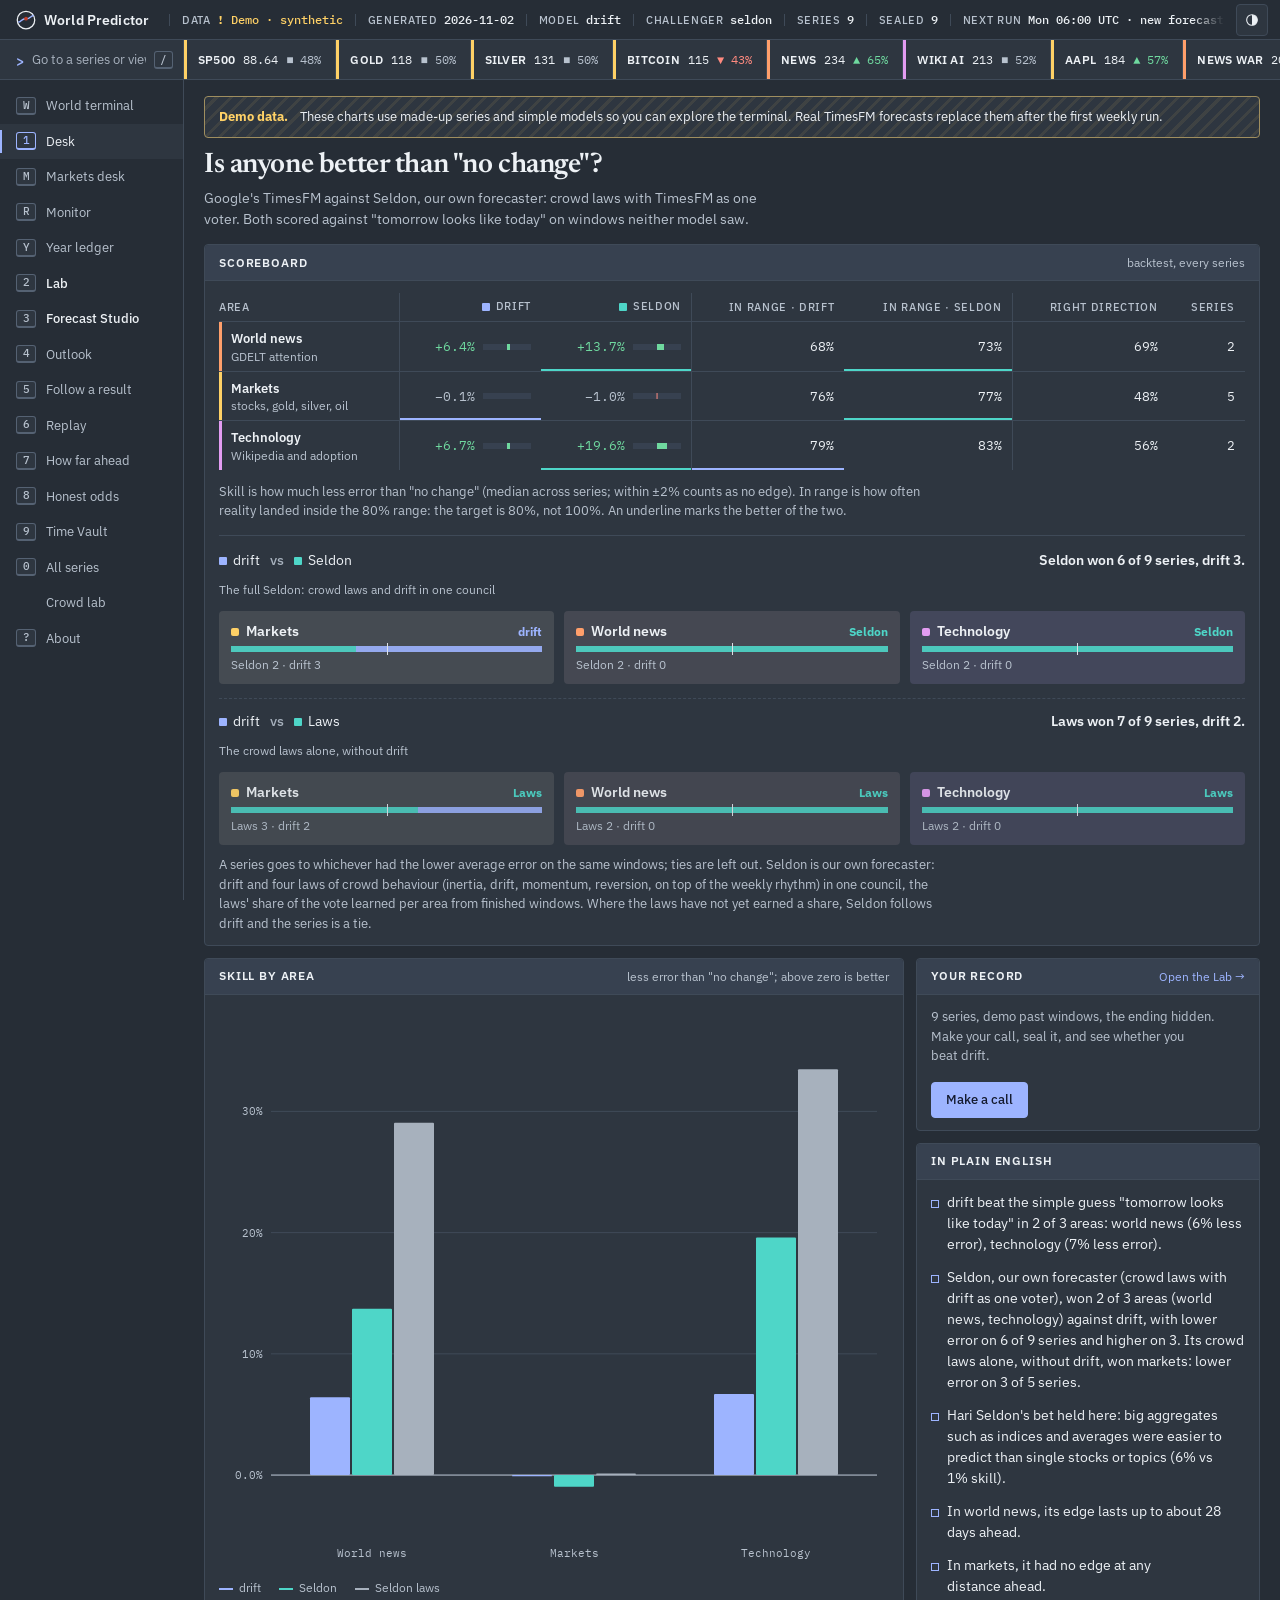
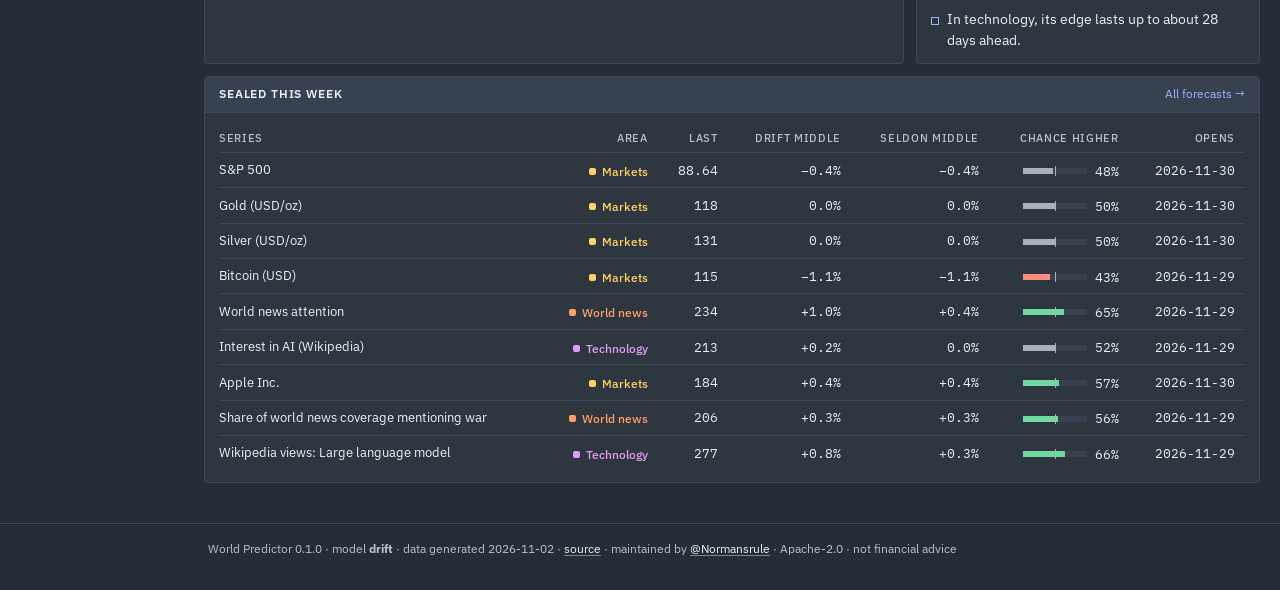
==== commit 90ab7d18: "Radiant against TimesFM, year ledger with real-or-luck verdicts and CSV books, bonds and VIX, weekda" ====
--- a/site/app/index.html
+++ b/site/app/index.html
@@ -39,7 +39,11 @@
 
 <div class="shell">
   <nav class="rail" aria-label="Views">
+    <a href="#terminal"><kbd>W</kbd>World terminal</a>
     <a href="#desk"><kbd>1</kbd>Desk</a>
+    <a href="#markets"><kbd>M</kbd>Markets desk</a>
+    <a href="#monitor"><kbd>R</kbd>Monitor</a>
+    <a href="#year"><kbd>Y</kbd>Year ledger</a>
     <a href="#lab"><kbd>2</kbd>Lab</a>
     <a href="#studio"><kbd>3</kbd>Forecast Studio</a>
     <a href="#outlook"><kbd>4</kbd>Outlook</a>
@@ -56,10 +60,18 @@
   <main id="main" tabindex="-1">
     <div id="demo"></div>
 
+    <section class="view" id="view-terminal" aria-labelledby="terminal-h"><div id="terminal-root"></div></section>
+
+    <section class="view" id="view-markets" aria-labelledby="markets-h"><div id="markets-root"></div></section>
+
+    <section class="view" id="view-monitor" aria-labelledby="monitor-h"><div id="monitor-root"></div></section>
+
+    <section class="view" id="view-year" aria-labelledby="year-h"><div id="year-root"></div></section>
+
     <section class="view" id="view-desk" aria-labelledby="desk-h">
       <div class="vhead">
         <h1 id="desk-h">Is anyone better than "no change"?</h1>
-        <p class="lede">Google's TimesFM against Seldon, our own forecaster built from five laws of crowd behaviour. Both scored against "tomorrow looks like today" on windows neither model saw.</p>
+        <p class="lede">Google's TimesFM against Seldon, our own forecaster: crowd laws with TimesFM as one voter. Both scored against "tomorrow looks like today" on windows neither model saw.</p>
       </div>
       <div class="desk">
         <div class="card span3" id="board-card">
@@ -243,9 +255,9 @@
           <header class="ph"><h2>How it is scored</h2></header>
           <p><b>Skill</b> is 1 − error(model) ÷ error("no change"). <b>80% range</b>: it should catch reality 8 times in 10.
             <b>Odds score</b> (Brier): 0 is perfect, 0.25 is a coin flip. Backtests never let a model see the future it is tested on.</p>
-          <p><b>Seldon</b> is our own forecaster, built to compete with TimesFM: five laws of crowd behaviour (inertia, drift, momentum, reversion, a weekly rhythm),
-            each voting by how well it predicted the same series before, with a range set by its own past misses. No neural network. It learns only from data before
-            each forecast, is scored by the same code on the same windows, and is allowed to lose.</p>
+          <p><b>Seldon</b> is our own forecaster, built to beat TimesFM: four laws of crowd behaviour (inertia, drift, momentum, reversion, on top of the weekly rhythm)
+            and TimesFM itself in one council. The laws' share of the vote is learned per area from finished windows only; until they have beat TimesFM there, TimesFM
+            keeps the vote. <b>Seldon laws</b> is the same council without TimesFM. Both are scored by the same code on the same windows and are allowed to lose.</p>
           <p>Nothing here is financial advice.</p>
         </div>
         <div class="card prose">
@@ -285,6 +297,10 @@
 <script src="js/lab.js"></script>
 <script src="js/studio.js"></script>
 <script src="js/series.js"></script>
+<script src="js/markets.js"></script>
+<script src="js/monitor.js"></script>
+<script src="js/terminal.js"></script>
+<script src="js/year.js"></script>
 <script src="js/app.js"></script>
 </body>
 </html>
--- a/site/app/css/app.css
+++ b/site/app/css/app.css
@@ -16,7 +16,7 @@
   --bg: #262d36; --panel: #2e3640; --panel-2: #374150; --line: #3f4a58; --line-2: #556273;
   --ink: #edf1f5; --ink-2: #b8c2ce; --ink-3: #a7b1bd;
   --tfm: #9db4ff; --seldon: #4ed6c8; --you: #c4a8ff; --seal: #c43d27;
-  --up: #6fd99f; --down: #ff8a7f; --warn: #ffd166; --hypo: #e6a7d6;
+  --up: #6fd99f; --down: #ff8a7f; --warn: #ffd166; --hypo: #e6a7d6; --radiant: #ffa24c;
   --news: #ff9f6b; --markets: #ffd166; --tech: #e39cf2;
   --on-tfm: #141a2e; --on-seal: #fff6ef;
   --band: rgba(157, 180, 255, .16); --band-faint: rgba(157, 180, 255, .07); --band-s: rgba(78, 214, 200, .14); --band-y: rgba(196, 168, 255, .16);
@@ -43,7 +43,7 @@
   --bg: #dfe4ea; --panel: #e9edf2; --panel-2: #d6dce4; --line: #c6ced8; --line-2: #aab4c1;
   --ink: #111922; --ink-2: #3e4855; --ink-3: #4b5563;
   --tfm: #2343b5; --seldon: #08615f; --you: #5a37ad; --seal: #a92d18;
-  --up: #14623f; --down: #a01f28; --warn: #6e4c00; --hypo: #77315f;
+  --up: #14623f; --down: #a01f28; --warn: #6e4c00; --hypo: #77315f; --radiant: #8a4a00;
   --news: #9c4413; --markets: #6e4c00; --tech: #7f3393;
   --on-tfm: #ffffff; --on-seal: #fff7f2;
   --band: rgba(35, 67, 181, .12); --band-faint: rgba(35, 67, 181, .05); --band-s: rgba(8, 97, 95, .12); --band-y: rgba(90, 55, 173, .12);
@@ -62,6 +62,8 @@
 @media (hover: hover) { a:hover { text-decoration-color: currentColor; } }
 ::selection { background: color-mix(in srgb, var(--tfm) 35%, transparent); color: var(--ink); }
 :focus-visible { outline: 2px solid var(--tfm); outline-offset: 2px; }
+html { accent-color: var(--tfm); caret-color: var(--tfm); }
+small { font-size: max(11.5px, .85em); }
 button, input, select { font: inherit; color: inherit; }
 button { cursor: pointer; }
 .skip { position: absolute; left: -999px; top: 8px; z-index: 99; background: var(--tfm); color: var(--on-tfm); padding: 8px 12px; border-radius: var(--r); font-weight: 600; }
@@ -256,9 +258,13 @@
 .duel-head { display: flex; flex-wrap: wrap; align-items: baseline; gap: 10px; }
 .duel-head > b { color: var(--ink-3); font-weight: 500; }
 .duel-verdict { flex: 1 1 260px; margin: 0; font-weight: 600; text-align: right; }
+.duel-label { flex-basis: 100%; order: 3; color: var(--ink-2); }
+.duel-block.second { margin-top: 14px; padding-top: 12px; border-top: 1px dashed var(--line); }
+.duel-block.second .duel-areas { opacity: .92; }
 .duel-areas { display: grid; grid-template-columns: repeat(auto-fit, minmax(200px, 1fr)); gap: 10px; margin-top: 12px; }
-.duel-area { display: grid; grid-template-columns: 1fr auto; gap: 4px 10px; align-items: center; padding: 10px 12px; border: 1px solid var(--line); border-left: 3px solid var(--c); background: var(--panel-2); }
+.duel-area { display: grid; grid-template-columns: 1fr auto; gap: 4px 10px; align-items: center; padding: 10px 12px; border-radius: var(--r); background: color-mix(in srgb, var(--c) 7%, var(--panel-2)); }
 .duel-area > span:first-child { font-weight: 600; }
+.duel-area > span:first-child::before { content: ""; display: inline-block; width: 8px; height: 8px; margin-right: 7px; border-radius: 2px; background: var(--c); }
 .duel-area small { color: var(--ink-2); }
 .duel-area > b { grid-row: 1; grid-column: 2; font-size: 12px; }
 .duel-area > b.s { color: var(--seldon); } .duel-area > b.m { color: var(--tfm); }
@@ -266,8 +272,9 @@
 .duel-bar i { position: absolute; inset: 0 auto 0 0; width: var(--s); background: var(--seldon); }
 .duel-bar::after { content: ""; position: absolute; left: 50%; top: -3px; bottom: -3px; width: 1px; background: var(--ink); }
 .council { display: flex; width: 100%; height: 22px; margin: 10px 0 0; overflow: hidden; border: 1px solid var(--line); }
-.council i { width: var(--w); background: color-mix(in srgb, var(--seldon) calc(var(--o) * 100%), var(--panel-2)); display: flex; align-items: center; min-width: 0; }
-.council b { font: 500 10.5px/1 var(--mono, ui-monospace, monospace); color: var(--panel); padding: 0 6px; white-space: nowrap; overflow: hidden; text-overflow: ellipsis; }
+.council i { width: var(--w); background: color-mix(in srgb, var(--seldon) calc(var(--o) * 32%), var(--panel-2)); display: flex; align-items: center; min-width: 0; }
+.council b { font: 500 11px/1 var(--mono, ui-monospace, monospace); color: var(--ink); padding: 0 6px; white-space: nowrap; overflow: hidden; text-overflow: ellipsis; }
+.council i.tfm { background: color-mix(in srgb, var(--tfm) 32%, var(--panel-2)); }
 .verdict-sub .council { margin-top: 12px; }
 
 /* ---------- Outlook ---------- */
@@ -563,6 +570,7 @@
 /* v4 motion: panels settle in one after another when a view opens, and a soft light follows the
    pointer across panels. Transform and opacity only; both off under reduced motion. */
 .view.active .card, .view.active .vhead { animation: settle .55s var(--ease) both; }
+.settled .view.active, .settled .view.active .card, .settled .view.active .vhead { animation: none; }
 .view.active .card:nth-of-type(2), .view.active .two > .card:nth-child(1) { animation-delay: 50ms; }
 .view.active .card:nth-of-type(3), .view.active .two > .card:nth-child(2) { animation-delay: 100ms; }
 .view.active .card:nth-of-type(4), .view.active .two > .card:nth-child(3) { animation-delay: 150ms; }
@@ -575,3 +583,222 @@
   .view.active .card, .view.active .vhead { animation: none; }
   .card::after { display: none; }
 }
+
+/* ---------- Markets desk ---------- */
+.mk-bar { display: flex; flex-wrap: wrap; align-items: center; gap: 10px; margin: 0 0 12px; }
+.mk-bar .chips { margin: 0; }
+.mk-bar .btn.small { margin: 0; }
+.mk-spacer { flex: 1 1 auto; }
+.mk-grid { display: grid; grid-template-columns: minmax(0, 2fr) minmax(0, 1fr); gap: 12px; margin-top: 12px; }
+.mk-grid > .card { margin: 0; }
+.mk-grid + .card, .mk-grid + .note { margin-top: 12px; }
+#view-markets > div > .card + .mk-grid { margin-top: 12px; }
+table.mk-watch tbody tr { cursor: pointer; }
+table.mk-watch th, table.mk-watch td { padding-left: 6px; padding-right: 6px; }
+table.mk-watch th:first-child, table.mk-watch td:first-child { padding-left: 10px; }
+table.mk-watch td:first-child { white-space: normal; min-width: 130px; max-width: 190px; }
+table.mk-watch .mk-range { width: 48px; margin-right: 6px; }
+table.mk-watch tbody tr:hover { background: var(--glow); }
+table.mk-watch tbody tr[aria-selected="true"] { background: var(--panel-2); box-shadow: inset 3px 0 0 var(--markets); }
+table.mk-watch tbody tr:focus-visible { outline: 2px solid var(--tfm); outline-offset: -2px; }
+table.mk-watch td small { display: block; font: 400 11.5px var(--mono); color: var(--ink-2); }
+table.mk-watch td.p { min-width: 118px; }
+.mk-range { display: inline-block; position: relative; width: 64px; height: 8px; margin-right: 8px; vertical-align: middle; background: var(--panel-2); }
+.mk-range i { position: absolute; top: 0; bottom: 0; background: var(--band); border: 1px solid var(--tfm); }
+.mk-range b { position: absolute; top: -2px; bottom: -2px; width: 2px; margin-left: -1px; background: var(--tfm); }
+.mk-range::after { content: ""; position: absolute; left: 50%; top: -3px; bottom: -3px; width: 1px; background: var(--ink-3); }
+.mk-detail .facts { grid-template-columns: repeat(5, minmax(0, 1fr)); margin-bottom: 8px; }
+@media (max-width: 720px) { .mk-detail .facts { grid-template-columns: repeat(2, minmax(0, 1fr)); } }
+.mk-detail .facts dd small { font-size: 12px; color: var(--ink-2); margin-left: 4px; }
+.mk-detail .actions { margin-top: 8px; display: flex; flex-wrap: wrap; gap: 8px; }
+.mk-detail .actions .btn.small { margin-top: 0; }
+table.mk-ladder td:first-child { font-family: var(--sans); }
+.mk-vbar { display: inline-block; width: 92px; height: 8px; margin-right: 8px; border-radius: 4px; background: var(--panel-2); vertical-align: middle; overflow: hidden; }
+.mk-vbar i { display: block; height: 100%; border-radius: 4px; }
+table.mk-voltab td b { font-variant-numeric: tabular-nums; font-weight: 600; }
+@media (max-width: 640px) { .mk-vbar { width: 44px; } }
+.mk-calc { display: flex; flex-wrap: wrap; align-items: center; gap: 8px; font-size: 13px; color: var(--ink-2); }
+.mk-calc input { width: 120px; min-height: 34px; padding: 0 10px; border: 1px solid var(--line-2); border-radius: var(--r); background: var(--panel-2); color: var(--ink); font: 13px var(--mono); }
+.mk-calc input:focus-visible { outline: 2px solid var(--tfm); outline-offset: 1px; }
+.mk-odds { margin-top: 10px; }
+.mk-odds p { display: flex; justify-content: space-between; margin: 4px 0; }
+.mk-odds p b { font: 600 18px var(--mono); }
+.mk-moves { margin-top: 10px; }
+.mk-moves .chip { min-height: 30px; padding: 0 10px; font-family: var(--mono); font-size: 12px; }
+@media (max-width: 980px) { .mk-grid { grid-template-columns: minmax(0, 1fr); } .mk-spacer { display: none; } }
+
+/* ---------- Monitor ---------- */
+.detail .mo-facts { grid-template-columns: repeat(4, minmax(0, 1fr)); }
+.mo-facts dd small { font-size: 12px; color: var(--ink-2); }
+@media (max-width: 720px) { .detail .mo-facts { grid-template-columns: repeat(2, minmax(0, 1fr)); } }
+.mo-bar { display: flex; flex-wrap: wrap; align-items: center; gap: 10px; margin: 12px 0; }
+.mo-bar .chips { margin: 0; }
+.mo-toggle { display: inline-flex; align-items: center; gap: 6px; font-size: 13px; color: var(--ink-2); }
+.mo-grid { display: grid; grid-template-columns: minmax(0, 1fr) minmax(0, 2fr); gap: 12px; margin: 12px 0; }
+.mo-grid > .card { margin: 0; }
+@media (max-width: 980px) { .mo-grid { grid-template-columns: minmax(0, 1fr); } }
+ul.mo-alarms { list-style: none; margin: 0; padding: 0; display: grid; gap: 8px; }
+ul.mo-alarms > li { padding: 8px 10px 8px 26px; position: relative; background: color-mix(in srgb, var(--down) 7%, var(--panel)); border-radius: var(--r); font-size: 13px; }
+ul.mo-alarms > li::before { content: ""; position: absolute; left: 10px; top: 14px; width: 8px; height: 8px; border-radius: 50%; background: var(--down); }
+ul.mo-alarms > li > small { display: block; color: var(--ink-2); margin-top: 2px; font-size: 12px; }
+.mo-alarm-note { margin: 0 0 10px; color: var(--ink-2); font-size: 12.5px; max-width: 70ch; }
+.mo-alarm-h { display: flex; flex-wrap: wrap; justify-content: space-between; align-items: baseline; gap: 4px 10px; }
+.mo-alarm-h span { color: var(--ink-2); font-size: 12px; font-variant-numeric: tabular-nums; }
+ul.mo-alarm-series { list-style: none; margin: 8px 0 0; padding: 0; }
+ul.mo-alarm-series li { display: flex; flex-wrap: wrap; justify-content: space-between; align-items: baseline; gap: 2px 10px; padding: 4px 0; border-top: 1px solid color-mix(in srgb, var(--ink) 8%, transparent); font-size: 12.5px; }
+ul.mo-alarm-series li > span { display: flex; flex-wrap: wrap; gap: 4px; }
+.mo-who { padding: 0 6px; border-radius: 3px; background: color-mix(in srgb, var(--ink) 8%, transparent); font: 11.5px var(--mono); color: var(--ink-2); }
+.mo-clear { display: grid; gap: 6px; padding: 10px 12px; background: color-mix(in srgb, var(--up) 7%, var(--panel)); border-radius: var(--r); font-size: 13px; }
+.mo-clear span { color: var(--ink-2); }
+.mo-sbar { position: relative; display: inline-block; width: 84px; height: 8px; margin-right: 8px; vertical-align: middle; background: var(--panel-2); border-radius: 4px; }
+.mo-sbar::after { content: ""; position: absolute; left: 50%; top: -3px; bottom: -3px; width: 1px; background: var(--ink-3); }
+.mo-sbar i { position: absolute; top: 0; bottom: 0; border-radius: 4px; }
+.mo-sbar i.up { left: 50%; background: var(--up); }
+.mo-sbar i.down { right: 50%; background: var(--down); }
+table.mo-voltab td b { font-variant-numeric: tabular-nums; font-weight: 600; }
+table.mo-voltab td:nth-child(4) { text-align: left; white-space: nowrap; }
+table.mo-voltab td:nth-child(4) b { display: inline-block; min-width: 64px; text-align: right; }
+
+/* ---------- Year ledger ---------- */
+.yr-verdict { margin: 0 0 12px; max-width: 72ch; font-size: 15px; }
+.yr-board th:first-child i, .yr-table thead i, .yr-stats dt i, .yr-key i { display: inline-block; width: 9px; height: 9px; border-radius: 2px; margin-right: 6px; vertical-align: 0; }
+.yr-bar { display: inline-block; width: calc(var(--w) * .9); max-width: 90px; height: 6px; margin-right: 8px; border-radius: 3px; background: var(--c); vertical-align: middle; }
+.yr-board td:nth-child(2) { min-width: 150px; }
+.yr-board tbody tr:last-child th { border-bottom: 0; }
+.yr-sub { margin: 18px 0 4px; font: 500 12px/1.3 var(--sans); color: var(--ink-2); text-transform: uppercase; letter-spacing: .06em; }
+.yr-race { min-height: 230px; }
+.yr-race.small { min-height: 150px; margin: -4px 0 6px; }
+.yr-bar { transform-origin: left center; animation: yr-grow .9s var(--ease-move) both; }
+@keyframes yr-grow { from { transform: scaleX(0); } }
+.settled .yr-bar { animation: none; }
+.yr-bar-row { display: flex; flex-wrap: wrap; justify-content: space-between; gap: 8px 16px; margin: 14px 0 12px; }
+.yr-bar-row .chips { margin: 0; }
+.yr-stats { display: grid; grid-template-columns: repeat(5, minmax(0, 1fr)); gap: 10px 16px; margin: 0 0 14px; }
+.yr-stats dt { font-size: 12px; color: var(--ink-2); }
+.yr-stats dd { margin: 3px 0 0; font-size: 13px; }
+.yr-stats dd b { font: 600 17px var(--mono); }
+.yr-stats dd small { display: block; color: var(--ink-2); font: 11.5px var(--mono); margin-top: 2px; }
+.yr-strip { display: block; width: 100%; height: 46px; cursor: pointer; overflow: visible; }
+.yr-strip text { fill: var(--ink-2); font: 11px var(--mono); }
+.yr-strip .yr-today { stroke: var(--ink); stroke-width: 1.5; }
+.yr-key { display: flex; flex-wrap: wrap; gap: 4px 14px; margin: 6px 0 10px; font-size: 12px; color: var(--ink-2); }
+.yr-scroll { max-height: 420px; overflow: auto; border-top: 1px solid var(--line); overscroll-behavior: contain; }
+.yr-table thead th { position: sticky; top: 0; z-index: 1; background: var(--panel); box-shadow: 0 1px 0 var(--line); }
+.yr-table th[scope="row"] { font: 12.5px var(--mono); color: var(--ink); text-transform: none; letter-spacing: 0; text-align: left; padding-left: 0; }
+.yr-table td small { display: block; color: var(--ink-2); font-size: 11px; }
+.yr-table tr.yr-future { color: var(--ink-2); }
+.yr-table tr.yr-now th, .yr-table tr.yr-now td { box-shadow: inset 0 2px 0 var(--tfm); }
+.yr-table td.yr-best { background: color-mix(in srgb, var(--up) 12%, transparent); }
+.yr-table tr.yr-flash td, .yr-table tr.yr-flash th { animation: fresh 1.2s var(--ease-move); }
+.yr-dash { color: var(--ink-3); }
+.yr-real, .yr-luck { display: inline-block; margin-left: 4px; padding: 0 6px; border-radius: 3px; font: 11px var(--mono); white-space: nowrap; }
+.yr-real { background: color-mix(in srgb, var(--you) 26%, transparent); color: var(--ink); }
+.yr-luck { border: 1px dashed var(--line-2); color: var(--ink-2); }
+.yr-who { padding: 1px 7px; border-radius: 3px; background: color-mix(in srgb, var(--c) 32%, transparent); color: var(--ink); font-size: 11.5px; }
+.yr-seal { padding: 1px 6px; border: 1px solid var(--you); border-radius: 3px; color: var(--ink); font-size: 11px; }
+@media (hover: hover) { .yr-table tbody tr:hover td, .yr-table tbody tr:hover th { background: var(--panel-2); } .yr-strip rect:hover { opacity: .6; } }
+/* The year draws in from January to today once, on the first visit only. */
+.yr-strip { animation: yr-reveal .9s var(--ease-move) both; }
+@keyframes yr-reveal { from { clip-path: inset(0 100% 0 0); } to { clip-path: inset(0 0 0 0); } }
+.settled .yr-strip { animation: none; }
+@media (max-width: 760px) { .yr-stats { grid-template-columns: repeat(2, minmax(0, 1fr)); } }
+@media (prefers-reduced-motion: reduce) { .yr-bar, .yr-strip, .yr-table tr.yr-flash td, .yr-table tr.yr-flash th { animation: none; } }
+
+/* ---------- World terminal ---------- */
+.tm { font-family: var(--mono); font-size: 12.5px; }
+.tm-cmd { display: flex; flex-wrap: wrap; align-items: center; gap: 8px; padding: 8px 10px; background: var(--panel); border: 1px solid var(--line-2); border-radius: var(--r); }
+.tm-prompt { color: var(--warn); font-weight: 600; letter-spacing: .04em; }
+.tm-cmd input { flex: 1 1 280px; min-width: 0; min-height: 34px; padding: 0 10px; background: var(--bg); color: var(--ink); border: 1px solid var(--line); border-radius: var(--r); font: 13px var(--mono); text-transform: uppercase; }
+.tm-cmd input::placeholder { text-transform: none; color: var(--ink-3); }
+.tm-cmd input:focus-visible { outline: 2px solid var(--warn); outline-offset: 1px; }
+.tm-go, .tm-seal, .tm-key { transition: transform .16s var(--ease); }
+.tm-go:active, .tm-seal:active, .tm-key:active { transform: scale(.97); }
+.tm-cmd input { caret-color: var(--warn); }
+.tm .chart .draw, .tm .chart .grow, .tm .chart .fade, .tm .chart .mark { animation: none; stroke-dashoffset: 0; opacity: 1; transform: none; }
+.tm-go, .tm-seal { min-height: 34px; padding: 0 14px; border: 0; border-radius: var(--r); background: var(--warn); color: var(--bg); font: 600 12.5px var(--mono); letter-spacing: .06em; cursor: pointer; }
+.tm-seal { background: var(--seal); color: var(--on-seal); }
+.tm-go:focus-visible, .tm-seal:focus-visible { outline: 2px solid var(--ink); outline-offset: 2px; }
+.tm-keys { display: flex; flex-wrap: wrap; gap: 4px; }
+.tm-key { min-height: 30px; padding: 0 9px; border: 1px solid var(--line-2); border-radius: 3px; background: var(--panel-2); color: var(--ink-2); font: 600 11.5px var(--mono); letter-spacing: .06em; cursor: pointer; }
+.tm-key[aria-pressed="true"] { background: var(--warn); border-color: var(--warn); color: var(--bg); }
+@media (hover: hover) { .tm-key:hover { color: var(--ink); border-color: var(--ink-3); } }
+.tm-msg { margin: 6px 2px 10px; color: var(--ink-2); font-size: 12px; min-height: 18px; }
+.tm-grid { display: grid; grid-template-columns: minmax(0, 2.7fr) minmax(0, 1fr); gap: 10px; }
+.tm-pane { min-width: 0; padding: 10px 12px 12px; background: var(--panel); border: 1px solid var(--line); border-radius: var(--r); }
+.tm-pane > header, .tm-sub { display: flex; flex-wrap: wrap; align-items: baseline; justify-content: space-between; gap: 4px 12px; margin: -10px -12px 8px; padding: 6px 12px; background: var(--panel-2); border-bottom: 1px solid var(--line); border-radius: var(--r) var(--r) 0 0; }
+.tm-pane > .tm-sub { margin: 10px -12px 6px; border-top: 1px solid var(--line); border-radius: 0; }
+.tm-pane h2 { margin: 0; font: 600 12px var(--mono); letter-spacing: .08em; text-transform: uppercase; color: var(--warn); }
+.tm-pane header > span { color: var(--ink-2); font-size: 11.5px; }
+.tm-pane table { width: 100%; border-collapse: collapse; font: 12.5px var(--mono); font-variant-numeric: tabular-nums; }
+.tm-pane th { padding: 4px 6px; text-align: right; font: 600 11px var(--mono); letter-spacing: .05em; text-transform: uppercase; color: var(--ink-2); border-bottom: 1px solid var(--line); white-space: nowrap; }
+.tm-pane td { padding: 4px 6px; text-align: right; border-bottom: 1px solid var(--line); white-space: nowrap; }
+.tm-pane th:first-child, .tm-pane td:first-child, .tm-pane td.tm-name, .tm-pane th:nth-child(2) { text-align: left; }
+.tm-pane td small { color: var(--ink-2); font-size: 11px; }
+.tm-board tr[data-id] { cursor: pointer; }
+@media (hover: hover) { .tm-board tr[data-id]:hover td { background: color-mix(in srgb, var(--ink) 4%, var(--panel)); } }
+.tm-board tr[aria-selected="true"] td { background: color-mix(in srgb, var(--tfm) 7%, var(--panel)); }
+.tm-board tr[aria-selected="true"] td:first-child { box-shadow: inset 2px 0 0 var(--tfm); }
+.tm-board tr[data-id]:focus-visible { outline: 2px solid var(--warn); outline-offset: -2px; }
+.tm-name { max-width: 180px; overflow: hidden; text-overflow: ellipsis; font-family: var(--sans); color: var(--ink-2); }
+.tm-code { display: inline-flex; align-items: center; gap: 5px; padding: 0 5px; background: var(--panel-2); font: 600 11.5px var(--mono); color: var(--ink); letter-spacing: .03em; }
+.tm-code::before { content: ""; width: 6px; height: 6px; border-radius: 1px; background: var(--c, var(--line-2)); }
+.tm-z { display: inline-block; min-width: 46px; text-align: right; color: var(--ink-2); }
+.tm-z.warm { color: var(--warn); }
+.tm-z.hot { color: var(--down); font-weight: 600; }
+.tm-range { display: inline-block; position: relative; width: 74px; height: 8px; vertical-align: middle; background: var(--panel-2); }
+.tm-range::after { content: ""; position: absolute; left: 50%; top: -2px; bottom: -2px; width: 1px; background: var(--ink-3); }
+.tm-range i { position: absolute; top: 0; bottom: 0; background: var(--band); border: 1px solid var(--tfm); }
+.tm-range b { position: absolute; top: -2px; bottom: -2px; width: 2px; margin-left: -1px; background: var(--tfm); }
+.tm-dot { display: inline-block; width: 6px; height: 6px; margin-right: 5px; border-radius: 50%; background: var(--news); vertical-align: middle; }
+.tm-list { list-style: none; margin: 0; padding: 0; }
+.tm-list li { display: flex; flex-wrap: wrap; align-items: baseline; gap: 4px 10px; padding: 5px 0; border-bottom: 1px solid var(--line); }
+.tm-list li button { display: flex; flex-wrap: wrap; align-items: baseline; gap: 4px 10px; width: 100%; padding: 0; border: 0; background: none; color: inherit; font: inherit; text-align: left; cursor: pointer; }
+@media (hover: hover) { .tm-list li button:hover .tm-code { background: var(--line); } }
+.tm-list li button:focus-visible { outline: 2px solid var(--warn); outline-offset: 2px; }
+.tm-list small { margin-left: auto; font-size: 11.5px; }
+.tm-stats { display: grid; grid-template-columns: repeat(auto-fill, minmax(150px, 1fr)); gap: 6px 14px; margin: 0 0 8px; }
+.tm-stats dt, .tm-kv dt { font: 600 11px var(--mono); letter-spacing: .05em; text-transform: uppercase; color: var(--ink-2); }
+.tm-stats dd, .tm-kv dd { margin: 2px 0 0; font: 13px var(--mono); font-variant-numeric: tabular-nums; }
+.tm-stats dd small, .tm-kv dd small { color: var(--ink-3); font-size: 11px; }
+.tm-kv { margin: 0; }
+.tm-kv > div { display: flex; justify-content: space-between; align-items: baseline; gap: 10px; padding: 5px 0; border-bottom: 1px solid var(--line); }
+.tm-kv dd { text-align: right; margin: 0; }
+.tm-call { display: flex; flex-wrap: wrap; align-items: center; gap: 8px 12px; margin-top: 8px; padding: 8px 10px; border: 1px dashed var(--you); border-radius: var(--r); }
+.tm-call-h { color: var(--you); font-weight: 600; letter-spacing: .06em; text-transform: uppercase; font-size: 11.5px; }
+.tm-call label { display: inline-flex; align-items: center; gap: 6px; color: var(--ink-2); }
+.tm-call input, .tm-call select { min-height: 32px; padding: 0 8px; background: var(--bg); color: var(--ink); border: 1px solid var(--line-2); border-radius: var(--r); font: 12.5px var(--mono); }
+.tm-call input { width: 104px; }
+.tm-call input#tm-width { width: 64px; }
+.tm-call input:focus-visible, .tm-call select:focus-visible { outline: 2px solid var(--you); outline-offset: 1px; }
+.tm-call-note { color: var(--ink-2); font-size: 12px; }
+.tm-links { margin-top: 8px; color: var(--ink-3); font-size: 12px; }
+.tm-links a, .tm-links .linkish { color: var(--tfm); }
+.tm-news { list-style: none; margin: 0 0 8px; padding: 0; font-family: var(--sans); font-size: 13px; }
+.tm-news li { padding: 6px 0; border-bottom: 1px solid var(--line); }
+.tm-news a { color: var(--ink); text-decoration: none; }
+@media (hover: hover) { .tm-news a:hover { text-decoration: underline; color: var(--tfm); } }
+.tm-news small { display: block; margin-top: 2px; font: 11px var(--mono); color: var(--ink-3); }
+.tm-actions { display: flex; flex-wrap: wrap; align-items: center; gap: 8px; margin-top: 8px; }
+.tm-actions label.btn { cursor: pointer; }
+table.tm-calls code { font-size: 11px; color: var(--ink-3); }
+.tm-pane .empty { font-family: var(--sans); white-space: normal; text-align: center; }
+.tm-events { grid-column: 1 / -1; }
+.tm-events tr[data-id] { cursor: pointer; }
+@media (hover: hover) { .tm-events tr[data-id]:hover td { background: color-mix(in srgb, var(--ink) 4%, var(--panel)); } }
+.tm-events tr[data-id]:focus-visible { outline: 2px solid var(--warn); outline-offset: -2px; }
+.tm-ev td:nth-child(2) { text-align: left; font-family: var(--sans); }
+.tm-ev-spike { color: var(--warn); } .tm-ev-lull { color: var(--tfm); }
+.tm-odds { display: inline-block; min-width: 56px; padding: 0 6px; text-align: right; border-radius: 3px;
+  background: linear-gradient(90deg, color-mix(in srgb, var(--tfm) 30%, transparent) var(--p), transparent var(--p)); }
+@media (max-width: 1400px) { .tm-name { max-width: 128px; } .tm-range { width: 56px; } .tm-pane td, .tm-pane th { padding: 4px 4px; } }
+@media (max-width: 1100px) { .tm-grid { grid-template-columns: minmax(0, 1fr); } }
+@media (max-width: 640px) { .tm-name { max-width: 120px; } .tm-range { width: 48px; } }
+
+/* Touch: every control is at least 40px tall where the pointer is a finger (Apple's HIG asks 44pt;
+   WCAG 2.2 asks 24px), and list rows in the terminal get room to be tapped. */
+@media (pointer: coarse) {
+  :root .btn, :root .btn.small, :root .chips .chip, :root .chip, .tm .tm-key, .tm .tm-go, .tm .tm-seal, .tm .tm-call input, .tm .tm-call select, .tm .tm-cmd input { min-height: 40px; }
+  .tm-list li button { min-height: 36px; }
+  .yr-card .ph .linkish { min-height: 32px; padding: 0 4px; }
+  input[type="checkbox"], input[type="radio"] { width: 20px; height: 20px; }
+}
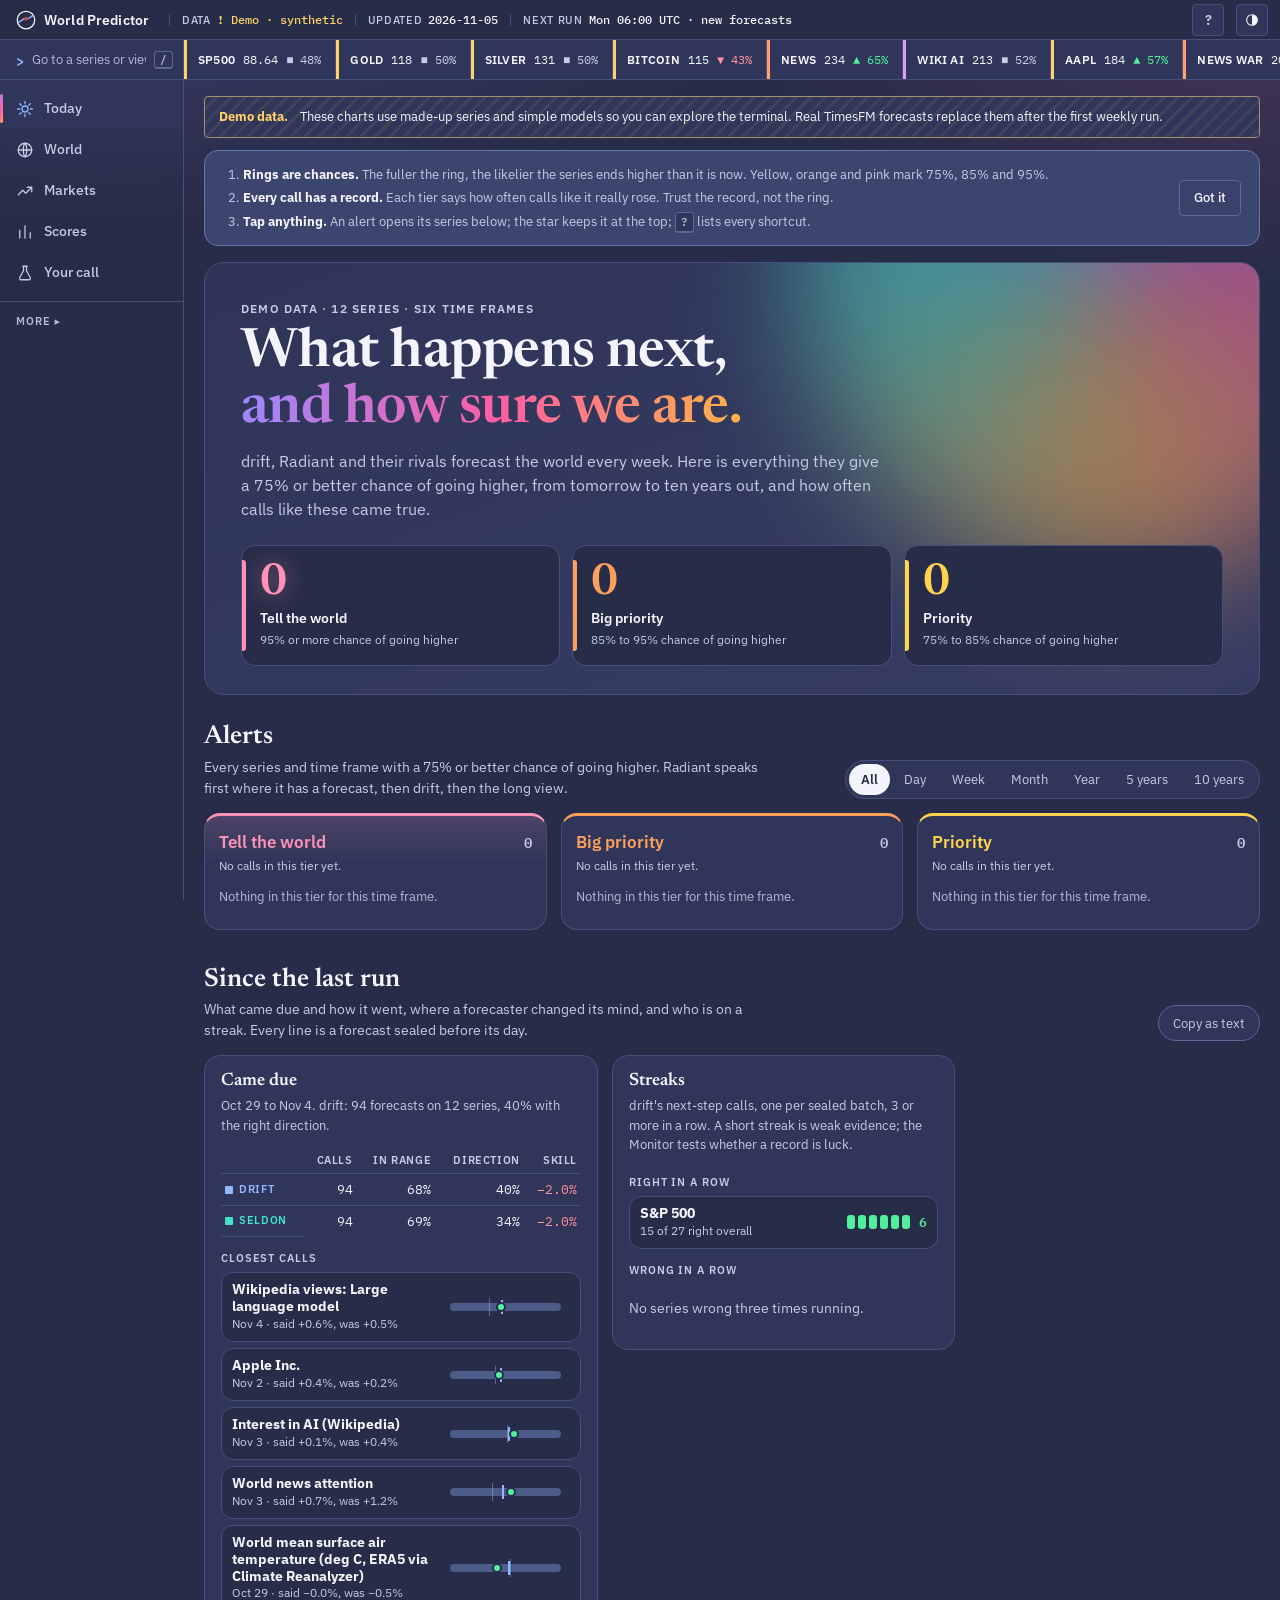
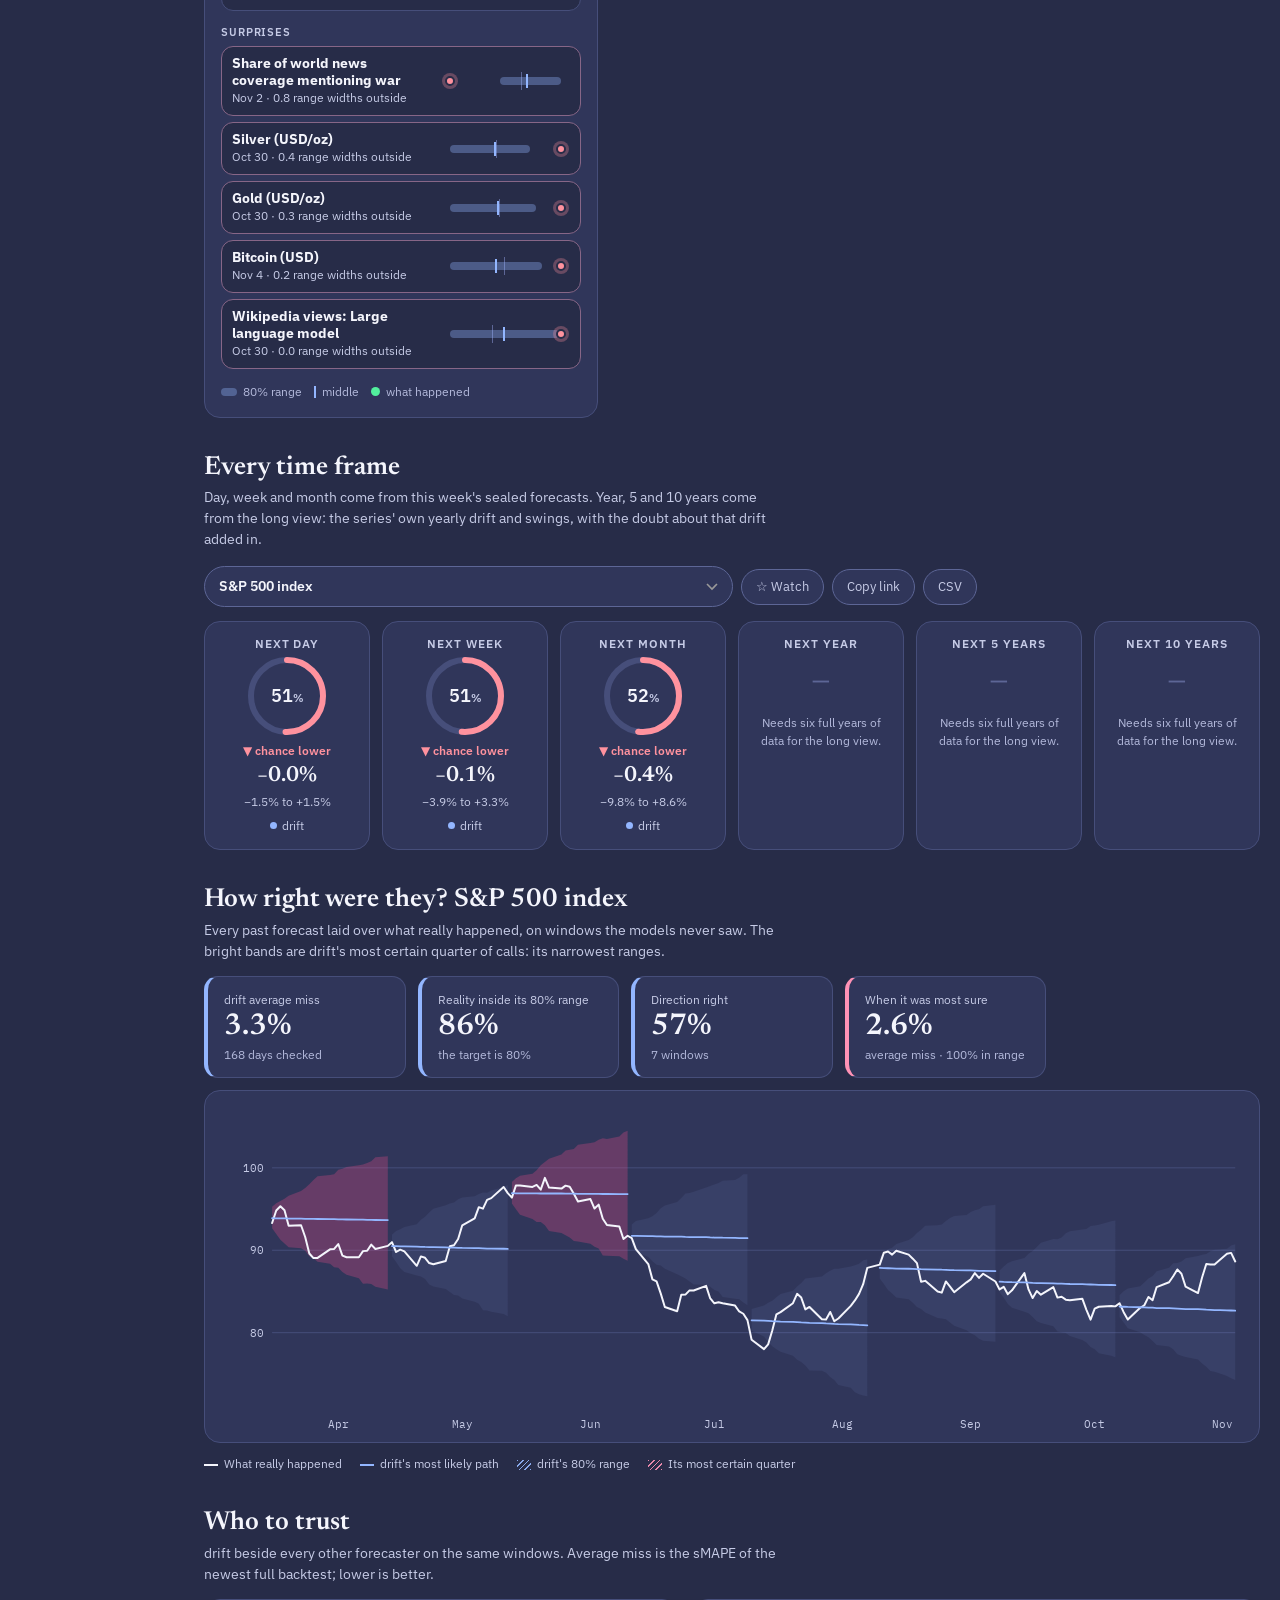
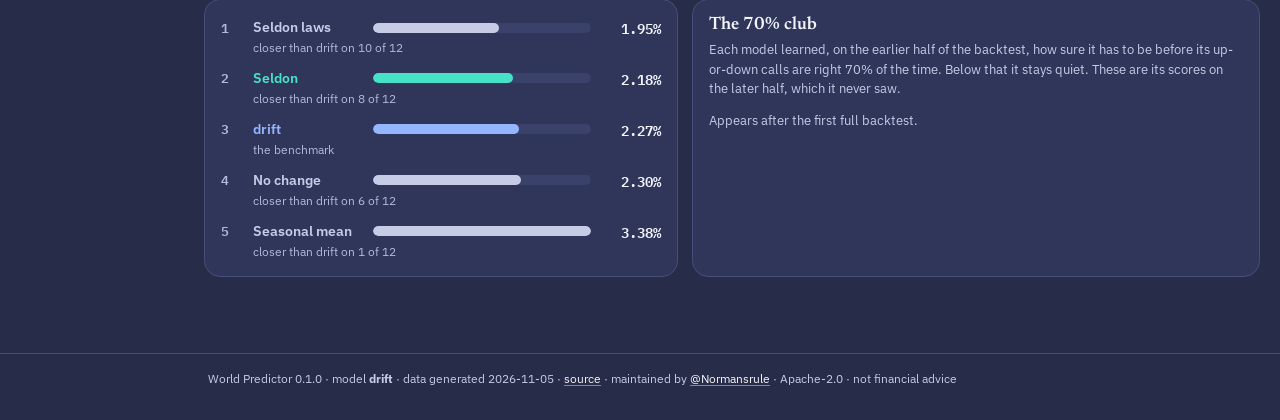
==== commit 4e0df00a: "The brief on Today and in results/BRIEF.md: forecasts that came due and how each model did, changes " ====
--- a/site/app/index.html
+++ b/site/app/index.html
@@ -4,8 +4,8 @@
   <meta charset="utf-8">
   <meta name="viewport" content="width=device-width, initial-scale=1, viewport-fit=cover">
   <title>World Predictor · Terminal</title>
-  <meta name="description" content="A forecasting terminal: Google's TimesFM and Seldon, our own psychohistory forecaster, forecast world news, markets and technology. Every forecast is sealed before the future happens and scored when it arrives. Make your own call in the Lab.">
-  <meta name="theme-color" content="#262d36">
+  <meta name="description" content="A forecasting terminal: Google's TimesFM and Seldon, our own psychohistory forecaster, forecast world news, politics, markets, technology and the weather. Every forecast is sealed before the future happens and scored when it arrives. Make your own call in the Lab.">
+  <meta name="theme-color" content="#272c48">
   <link rel="icon" href="../assets/icon.svg" type="image/svg+xml">
   <link rel="manifest" href="../manifest.webmanifest">
   <link rel="preconnect" href="https://fonts.googleapis.com"><link rel="preconnect" href="https://fonts.gstatic.com" crossorigin>
@@ -22,6 +22,7 @@
     <span>World Predictor</span>
   </a>
   <dl class="readouts" id="readouts"></dl>
+  <button class="icon-btn" id="help-btn" title="Shortcuts (?)" aria-label="Keyboard shortcuts" aria-haspopup="dialog">?</button>
   <button class="icon-btn" id="theme" title="Slate or light (T)" aria-label="Switch between the slate and light themes">
     <svg viewBox="0 0 24 24" aria-hidden="true"><circle cx="12" cy="12" r="8" fill="none" stroke="currentColor" stroke-width="1.6"/><path d="M12 4a8 8 0 0 1 0 16z" fill="currentColor"/></svg>
   </button>
@@ -39,27 +40,35 @@
 
 <div class="shell">
   <nav class="rail" aria-label="Views">
-    <a href="#terminal"><kbd>W</kbd>World terminal</a>
-    <a href="#desk"><kbd>1</kbd>Desk</a>
-    <a href="#markets"><kbd>M</kbd>Markets desk</a>
-    <a href="#monitor"><kbd>R</kbd>Monitor</a>
-    <a href="#year"><kbd>Y</kbd>Year ledger</a>
-    <a href="#lab"><kbd>2</kbd>Lab</a>
-    <a href="#studio"><kbd>3</kbd>Forecast Studio</a>
-    <a href="#outlook"><kbd>4</kbd>Outlook</a>
-    <a href="#trace"><kbd>5</kbd>Follow a result</a>
-    <a href="#replay"><kbd>6</kbd>Replay</a>
-    <a href="#horizon"><kbd>7</kbd>How far ahead</a>
-    <a href="#odds"><kbd>8</kbd>Honest odds</a>
-    <a href="#vault"><kbd>9</kbd>Time Vault</a>
-    <a href="#series"><kbd>0</kbd>All series</a>
-    <a href="#crowd"><kbd class="nokey" aria-hidden="true">0</kbd>Crowd lab</a>
-    <a href="#about"><kbd>?</kbd>About</a>
+    <a href="#today" class="primary"><svg viewBox="0 0 24 24" aria-hidden="true"><circle cx="12" cy="12" r="4"/><path d="M12 2v3M12 19v3M2 12h3M19 12h3M4.9 4.9l2.1 2.1M17 17l2.1 2.1M4.9 19.1 7 17M17 7l2.1-2.1"/></svg>Today</a>
+    <a href="#terminal" class="primary"><svg viewBox="0 0 24 24" aria-hidden="true"><circle cx="12" cy="12" r="9"/><path d="M3 12h18M12 3c3 3 3 15 0 18M12 3c-3 3-3 15 0 18"/></svg>World</a>
+    <a href="#markets" class="primary"><svg viewBox="0 0 24 24" aria-hidden="true"><path d="M3 17l6-6 4 4 8-8M15 7h6v6"/></svg>Markets</a>
+    <a href="#desk" class="primary"><svg viewBox="0 0 24 24" aria-hidden="true"><path d="M5 20V10M12 20V4M19 20v-7"/></svg>Scores</a>
+    <a href="#lab" class="primary"><svg viewBox="0 0 24 24" aria-hidden="true"><path d="M9 3h6M10 3v6l-5 9a2 2 0 0 0 2 3h10a2 2 0 0 0 2-3l-5-9V3"/></svg>Your call</a>
+    <details class="more-nav">
+      <summary>More</summary>
+      <div class="more-sheet">
+      <a href="#studio">Forecast Studio</a>
+      <a href="#year">Year ledger</a>
+      <a href="#monitor">Monitor</a>
+      <a href="#outlook">Outlook</a>
+      <a href="#series">All series</a>
+      <a href="#trace">Follow a result</a>
+      <a href="#replay">Replay</a>
+      <a href="#horizon">How far ahead</a>
+      <a href="#odds">Honest odds</a>
+      <a href="#vault">Time Vault</a>
+      <a href="#crowd">Crowd lab</a>
+      <a href="#about">About</a>
+      </div>
+    </details>
   </nav>
 
   <main id="main" tabindex="-1">
     <div id="demo"></div>
 
+    <section class="view" id="view-today" aria-labelledby="today-h"><div id="today-root"></div></section>
+
     <section class="view" id="view-terminal" aria-labelledby="terminal-h"><div id="terminal-root"></div></section>
 
     <section class="view" id="view-markets" aria-labelledby="markets-h"><div id="markets-root"></div></section>
@@ -71,7 +80,7 @@
     <section class="view" id="view-desk" aria-labelledby="desk-h">
       <div class="vhead">
         <h1 id="desk-h">Is anyone better than "no change"?</h1>
-        <p class="lede">Google's TimesFM against Seldon, our own forecaster: crowd laws with TimesFM as one voter. Both scored against "tomorrow looks like today" on windows neither model saw.</p>
+        <p class="lede">Google's TimesFM against this project's own forecasters, Radiant and Seldon, with Amazon's Chronos-Bolt and the classical baselines on the same board. All scored against "tomorrow looks like today" on windows none of them saw.</p>
       </div>
       <div class="desk">
         <div class="card span3" id="board-card">
@@ -79,6 +88,10 @@
           <div class="table-wrap"><table class="board" id="board"></table></div>
           <p class="note" id="board-note"></p>
           <div class="duel" id="duel"></div>
+        </div>
+        <div class="card span3" id="leader-card">
+          <header class="ph"><h2>Leaderboard</h2><span class="pm">every model on the newest backtest, best first</span></header>
+          <div id="leader"></div>
         </div>
         <div class="card span2">
           <header class="ph"><h2>Skill by area</h2><span class="pm">less error than "no change"; above zero is better</span></header>
@@ -290,6 +303,11 @@
 <footer class="foot" id="footer"></footer>
 <div class="toast" id="toast" role="status" aria-live="polite"></div>
 
+<dialog id="help" aria-labelledby="help-h">
+  <header><h2 id="help-h">Shortcuts</h2><button class="icon-btn" data-close aria-label="Close">✕</button></header>
+  <div class="help-keys"></div>
+  <p>Everything is also one tap away: the five buttons on the left (at the bottom on a phone), and More for the rest. <a href="#about" data-close>About World Predictor</a></p>
+</dialog>
 <script src="data/data.js"></script>
 <script src="data/pipeline.js"></script>
 <script src="js/charts.js"></script>
@@ -301,6 +319,7 @@
 <script src="js/monitor.js"></script>
 <script src="js/terminal.js"></script>
 <script src="js/year.js"></script>
+<script src="js/today.js"></script>
 <script src="js/app.js"></script>
 </body>
 </html>
--- a/site/app/css/app.css
+++ b/site/app/css/app.css
@@ -8,18 +8,23 @@
      violet     you, in the Lab and in your own sealed calls
      seal red   the seal: a forecast written down before the future happens
      green/red  better / worse than "no change"
-     orange, gold, orchid   the three areas: world news, markets, technology
-   Slate, a mid-tone, is the default; a soft light theme is one key (T) away.
+     orange, rose, gold, orchid, sky   the five areas: world news, politics, markets, technology, weather
+     yellow, orange, hot pink   alert tiers: 75%, 85% and 95% chance of going higher
+   Dusk, a mid-tone indigo with a warm aura, is the default: blue for trust, warm accents for energy.
+   A soft light theme is one key (T) away.
    Spacing scale: 4 8 12 16 24 32 48. Type scale: 11 12 13 14 16 20 28 40. */
 
 :root {
-  --bg: #262d36; --panel: #2e3640; --panel-2: #374150; --line: #3f4a58; --line-2: #556273;
-  --ink: #edf1f5; --ink-2: #b8c2ce; --ink-3: #a7b1bd;
-  --tfm: #9db4ff; --seldon: #4ed6c8; --you: #c4a8ff; --seal: #c43d27;
-  --up: #6fd99f; --down: #ff8a7f; --warn: #ffd166; --hypo: #e6a7d6; --radiant: #ffa24c;
-  --news: #ff9f6b; --markets: #ffd166; --tech: #e39cf2;
+  --bg: #272c48; --panel: #30365a; --panel-2: #3a416a; --line: #464e7a; --line-2: #5d6696;
+  --ink: #f4f5fc; --ink-2: #c6cbe6; --ink-3: #b3b9db;
+  --tfm: #93b6ff; --seldon: #46e2c8; --you: #c9a4ff; --seal: #d9413f;
+  --up: #52ef9d; --down: #ff929e; --warn: #ffd166; --hypo: #f0a8e2; --radiant: #ffad45; --rival: #9be06a;
+  --t-watch: #ffd34d; --t-major: #ffa05a; --t-world: #ff92b6; --band-sure: rgba(255, 79, 139, .26);
+  --grad: linear-gradient(100deg, #9b87ff 0%, #ff5fa2 52%, #ffb347 100%);
+  --aura: radial-gradient(1200px 520px at 8% -10%, rgba(155, 135, 255, .22), transparent 60%), radial-gradient(900px 480px at 100% 0%, rgba(255, 95, 162, .14), transparent 60%);
+  --news: #ff9f6b; --markets: #ffd166; --tech: #e39cf2; --politics: #ff96c8; --weather: #6fd0f2;
   --on-tfm: #141a2e; --on-seal: #fff6ef;
-  --band: rgba(157, 180, 255, .16); --band-faint: rgba(157, 180, 255, .07); --band-s: rgba(78, 214, 200, .14); --band-y: rgba(196, 168, 255, .16);
+  --band: rgba(147, 182, 255, .18); --band-faint: rgba(147, 182, 255, .08); --band-s: rgba(78, 214, 200, .14); --band-y: rgba(196, 168, 255, .16);
   --tip-bg: #edf1f5; --tip-ink: #262d36;
   --shadow: 0 1px 0 rgba(255, 255, 255, .04) inset, 0 8px 24px rgba(10, 14, 20, .28);
   color-scheme: dark;
@@ -40,11 +45,14 @@
 }
 /* Soft light: grey paper rather than white, for daylight. */
 :root[data-theme="light"] {
-  --bg: #dfe4ea; --panel: #e9edf2; --panel-2: #d6dce4; --line: #c6ced8; --line-2: #aab4c1;
-  --ink: #111922; --ink-2: #3e4855; --ink-3: #4b5563;
-  --tfm: #2343b5; --seldon: #08615f; --you: #5a37ad; --seal: #a92d18;
-  --up: #14623f; --down: #a01f28; --warn: #6e4c00; --hypo: #77315f; --radiant: #8a4a00;
-  --news: #9c4413; --markets: #6e4c00; --tech: #7f3393;
+  --bg: #e6e8f6; --panel: #f1f2fb; --panel-2: #dee1f2; --line: #c8cce6; --line-2: #a7add2;
+  --ink: #14172e; --ink-2: #3b4064; --ink-3: #4a4f74;
+  --tfm: #2a45c4; --seldon: #04665e; --you: #6034c0; --seal: #b0232b;
+  --up: #0f6a3e; --down: #a3172f; --warn: #6e4c00; --hypo: #77315f; --radiant: #8c4600; --rival: #3d6b12;
+  --t-watch: #845900; --t-major: #a4440a; --t-world: #bd1150; --band-sure: rgba(189, 17, 80, .16);
+  --grad: linear-gradient(100deg, #5b3fd6 0%, #c8166a 55%, #b45a00 100%);
+  --aura: radial-gradient(1200px 520px at 8% -10%, rgba(91, 63, 214, .12), transparent 60%), radial-gradient(900px 480px at 100% 0%, rgba(200, 22, 106, .08), transparent 60%);
+  --news: #9c4413; --markets: #6e4c00; --tech: #7f3393; --politics: #9b1f5e; --weather: #0b5c7a;
   --on-tfm: #ffffff; --on-seal: #fff7f2;
   --band: rgba(35, 67, 181, .12); --band-faint: rgba(35, 67, 181, .05); --band-s: rgba(8, 97, 95, .12); --band-y: rgba(90, 55, 173, .12);
   --tip-bg: #111922; --tip-ink: #e9edf2;
@@ -57,6 +65,7 @@
 * { box-sizing: border-box; }
 html { -webkit-text-size-adjust: 100%; scrollbar-color: var(--line-2) var(--bg); }
 html, body { margin: 0; background: var(--bg); color: var(--ink); }
+body { background: var(--aura), var(--bg); background-attachment: fixed; }
 body { font: 400 14px/1.5 var(--sans); -webkit-font-smoothing: antialiased; font-feature-settings: "ss02"; }
 a { color: inherit; text-decoration-color: color-mix(in srgb, currentColor 45%, transparent); text-underline-offset: .2em; text-decoration-thickness: 1px; }
 @media (hover: hover) { a:hover { text-decoration-color: currentColor; } }
@@ -125,7 +134,6 @@
 .rail a[aria-current="page"] { color: var(--ink); background: var(--panel); }
 .rail a[aria-current="page"]::before { content: ""; position: absolute; left: 0; top: 6px; bottom: 6px; width: 2px; background: var(--tfm); }
 .rail a[aria-current="page"] kbd { border-color: var(--tfm); color: var(--tfm); }
-.rail a[href="#lab"] { color: var(--ink); font-weight: 500; }
 
 main { padding: 16px 20px 40px; min-width: 0; outline: none; }
 .view { display: none; max-width: 1400px; }
@@ -267,15 +275,28 @@
 .duel-area > span:first-child::before { content: ""; display: inline-block; width: 8px; height: 8px; margin-right: 7px; border-radius: 2px; background: var(--c); }
 .duel-area small { color: var(--ink-2); }
 .duel-area > b { grid-row: 1; grid-column: 2; font-size: 12px; }
-.duel-area > b.s { color: var(--seldon); } .duel-area > b.m { color: var(--tfm); }
+.duel-area > b.s { color: var(--cc, var(--seldon)); } .duel-area > b.m { color: var(--tfm); }
 .duel-bar { grid-column: 1 / -1; height: 6px; background: var(--tfm); position: relative; opacity: .9; }
-.duel-bar i { position: absolute; inset: 0 auto 0 0; width: var(--s); background: var(--seldon); }
+.duel-bar i { position: absolute; inset: 0 auto 0 0; width: var(--s); background: var(--cc, var(--seldon)); }
 .duel-bar::after { content: ""; position: absolute; left: 50%; top: -3px; bottom: -3px; width: 1px; background: var(--ink); }
 .council { display: flex; width: 100%; height: 22px; margin: 10px 0 0; overflow: hidden; border: 1px solid var(--line); }
 .council i { width: var(--w); background: color-mix(in srgb, var(--seldon) calc(var(--o) * 32%), var(--panel-2)); display: flex; align-items: center; min-width: 0; }
 .council b { font: 500 11px/1 var(--mono, ui-monospace, monospace); color: var(--ink); padding: 0 6px; white-space: nowrap; overflow: hidden; text-overflow: ellipsis; }
 .council i.tfm { background: color-mix(in srgb, var(--tfm) 32%, var(--panel-2)); }
 .verdict-sub .council { margin-top: 12px; }
+
+/* ---------- Leaderboard ---------- */
+.leader { width: 100%; border-collapse: collapse; font-variant-numeric: tabular-nums; }
+.leader th, .leader td { padding: 7px 10px; text-align: right; border-bottom: 1px solid var(--line); white-space: nowrap; }
+.leader thead th { font: 500 11px/1.2 var(--sans); color: var(--ink-2); text-transform: uppercase; letter-spacing: .05em; }
+.leader th[scope="row"], .leader thead th:nth-child(2) { text-align: left; }
+.leader th[scope="row"] small { margin-left: 8px; font-weight: 400; color: var(--ink-3); font-size: 11px; }
+.leader td.rank { color: var(--ink-3); text-align: left; width: 1%; }
+.leader td.miss { position: relative; min-width: 120px; }
+.leader .lb-bar { position: absolute; right: 10px; bottom: 5px; height: 3px; width: calc((100% - 20px) * var(--w)); background: var(--c); opacity: .55; border-radius: 2px; }
+.leader td.lead { font-weight: 600; }
+.leader tr.ours { background: color-mix(in srgb, var(--radiant) 9%, transparent); }
+.leader tbody tr:last-child th, .leader tbody tr:last-child td { border-bottom: 0; }
 
 /* ---------- Outlook ---------- */
 .outlook { display: grid; grid-template-columns: minmax(300px, 420px) minmax(0, 1fr); gap: 12px; align-items: start; }
@@ -492,7 +513,6 @@
 @keyframes fade { from { opacity: 0; } }
 
 /* ---------- Forecast Studio ---------- */
-.rail a[href="#studio"] { color: var(--ink); font-weight: 500; }
 .rail a kbd.nokey { visibility: hidden; }
 input[type="number"] { border: 1px solid var(--line-2); background: var(--panel); border-radius: var(--r); padding: 6px 8px; min-height: 34px; width: 100%;
   font: 500 14px var(--mono); font-variant-numeric: tabular-nums; }
@@ -681,6 +701,19 @@
 .yr-strip { display: block; width: 100%; height: 46px; cursor: pointer; overflow: visible; }
 .yr-strip text { fill: var(--ink-2); font: 11px var(--mono); }
 .yr-strip .yr-today { stroke: var(--ink); stroke-width: 1.5; }
+.rv-grid { display: grid; grid-template-columns: repeat(auto-fit, minmax(260px, 1fr)); gap: 14px 22px; margin-top: 10px; }
+.rv-area h3 { margin: 0 0 2px; font: 600 14px/1.3 var(--sans); color: var(--ink); }
+.rv-area p { margin: 0 0 8px; font-size: 12px; color: var(--ink-2); }
+.rv-now { display: flex; height: 22px; border-radius: var(--r); overflow: hidden; background: var(--panel-2); }
+.rv-now span { display: block; height: 100%; transform-origin: left; animation: rv-grow .7s var(--ease) both; }
+.rv-now span + span { box-shadow: -1px 0 0 var(--panel); }
+.rv-flow { display: block; width: 100%; height: 84px; margin-top: 8px; }
+.rv-flow text { font: 10px var(--mono); fill: var(--ink-3); }
+.rv-legend { display: flex; flex-wrap: wrap; gap: 4px 14px; margin: 10px 0 0; font-size: 12px; color: var(--ink-2); }
+.rv-legend i { display: inline-block; width: 9px; height: 9px; border-radius: 2px; margin-right: 6px; }
+@keyframes rv-grow { from { transform: scaleX(0); } }
+.lede sup { line-height: 0; }
+@media (prefers-reduced-motion: reduce) { .rv-now span { animation: none; } }
 .yr-key { display: flex; flex-wrap: wrap; gap: 4px 14px; margin: 6px 0 10px; font-size: 12px; color: var(--ink-2); }
 .yr-scroll { max-height: 420px; overflow: auto; border-top: 1px solid var(--line); overscroll-behavior: contain; }
 .yr-table thead th { position: sticky; top: 0; z-index: 1; background: var(--panel); box-shadow: 0 1px 0 var(--line); }
@@ -802,3 +835,223 @@
   .yr-card .ph .linkish { min-height: 32px; padding: 0 4px; }
   input[type="checkbox"], input[type="radio"] { width: 20px; height: 20px; }
 }
+
+
+/* ---------- rail: five primary destinations, the rest under More ---------- */
+.rail a.primary { font-size: 14px; font-weight: 500; padding: 10px 16px; color: var(--ink-2); }
+.rail a svg { width: 18px; height: 18px; fill: none; stroke: currentColor; stroke-width: 1.7; stroke-linecap: round; stroke-linejoin: round; flex: none; }
+.rail a[aria-current="page"] svg { stroke: var(--tfm); }
+.rail a[aria-current="page"]::before { background: var(--grad); width: 3px; border-radius: 2px; }
+.more-nav { margin-top: 8px; border-top: 1px solid var(--line); padding-top: 4px; }
+.more-nav summary { list-style: none; cursor: pointer; padding: 10px 16px; color: var(--ink-3); font: 600 11px/1 var(--sans); letter-spacing: .08em; text-transform: uppercase; }
+.more-nav summary::-webkit-details-marker { display: none; }
+.more-nav summary::after { content: " ▸"; } .more-nav[open] summary::after { content: " ▾"; }
+.more-nav a { padding: 6px 16px 6px 22px; font-size: 13px; }
+@media (max-width: 860px) {
+  .more-nav { margin: 0; border: 0; padding: 0; display: flex; }
+  .more-nav[open] { flex-wrap: nowrap; }
+  .more-nav summary { padding: 14px 12px; white-space: nowrap; }
+  .rail a.primary { padding: 12px 12px; }
+}
+
+/* ---------- Today ---------- */
+#view-today { max-width: 1280px; }
+.hero-t { position: relative; overflow: hidden; border-radius: 20px; padding: 40px 36px 28px; margin: 4px 0 28px; isolation: isolate;
+  background: linear-gradient(160deg, color-mix(in srgb, var(--panel) 92%, transparent), color-mix(in srgb, var(--panel-2) 80%, transparent)); border: 1px solid var(--line); }
+.orb { position: absolute; z-index: -1; width: 620px; height: 620px; right: -160px; top: -300px; border-radius: 50%; filter: blur(60px); opacity: .55;
+  background: conic-gradient(from 0deg, #9b87ff, #ff5fa2, #ffb347, #46e2c8, #9b87ff); animation: orb 18s linear infinite; }
+@keyframes orb { to { transform: rotate(360deg); } }
+.eyebrow { margin: 0 0 10px; font: 600 12px/1 var(--sans); letter-spacing: .1em; text-transform: uppercase; color: var(--ink-2); }
+.hero-t h1 { margin: 0 0 12px; font: 600 clamp(30px, 4.4vw, 54px)/1.04 var(--display); letter-spacing: -.01em; max-width: 16ch; }
+.grad { background: var(--grad); -webkit-background-clip: text; background-clip: text; color: transparent; }
+.hero-t .lede { max-width: 64ch; font-size: 16px; color: var(--ink-2); margin: 0 0 24px; }
+.counters { display: grid; grid-template-columns: repeat(3, minmax(0, 1fr)); gap: 12px; }
+.counter { position: relative; display: grid; gap: 2px; padding: 16px 18px; border-radius: 14px; text-decoration: none; background: var(--bg); border: 1px solid var(--line);
+  transition: transform .25s var(--ease), border-color .25s var(--ease); }
+.counter::before { content: ""; position: absolute; left: 0; top: 14px; bottom: 14px; width: 4px; border-radius: 0 3px 3px 0; background: var(--c); }
+.counter b { font: 600 44px/1 var(--display); color: var(--c); }
+.counter span { font-weight: 600; } .counter small { color: var(--ink-2); }
+@media (hover: hover) { .counter:hover { transform: translateY(-2px); border-color: var(--c); } }
+.t-watch { --c: var(--t-watch); } .t-major { --c: var(--t-major); } .t-world { --c: var(--t-world); }
+.counter.t-world b { text-shadow: 0 0 24px color-mix(in srgb, var(--t-world) 55%, transparent); }
+
+.block { margin: 0 0 36px; }
+.bh { display: flex; justify-content: space-between; align-items: end; gap: 16px; flex-wrap: wrap; margin-bottom: 14px; }
+.bh h2 { margin: 0 0 4px; font: 600 26px/1.15 var(--display); }
+.bh p { margin: 0; color: var(--ink-2); max-width: 72ch; }
+.seg { display: inline-flex; padding: 3px; gap: 2px; border-radius: 999px; background: var(--panel); border: 1px solid var(--line); flex-wrap: wrap; }
+.seg-b { border: 0; background: transparent; padding: 6px 12px; border-radius: 999px; font-size: 13px; color: var(--ink-2); }
+.seg-b[aria-pressed="true"] { background: var(--ink); color: var(--bg); font-weight: 600; }
+@media (hover: hover) { .seg-b:hover { color: var(--ink); } .seg-b[aria-pressed="true"]:hover { color: var(--bg); } }
+
+.lanes { display: grid; grid-template-columns: repeat(3, minmax(0, 1fr)); gap: 14px; align-items: start; }
+.lane { border-radius: 16px; padding: 14px; background: var(--panel); border: 1px solid var(--line); border-top: 3px solid var(--c); scroll-margin-top: 96px; }
+.lane.t-world { background: linear-gradient(180deg, color-mix(in srgb, var(--t-world) 14%, var(--panel)), var(--panel) 40%); }
+.lane header { display: flex; justify-content: space-between; align-items: baseline; }
+.lane h3 { margin: 0; font: 600 17px/1.2 var(--sans); color: var(--c); }
+.lane header span { font: 600 14px var(--mono); color: var(--ink-2); }
+.lane-rec { margin: 4px 0 12px; font-size: 12px; color: var(--ink-2); } .lane-rec b { color: var(--ink); }
+.lane-empty { color: var(--ink-3); font-size: 13px; margin: 8px 0; }
+.alert { display: flex; gap: 12px; width: 100%; text-align: left; align-items: center; padding: 10px; margin: 0 0 8px; border-radius: 12px;
+  border: 1px solid var(--line); background: var(--bg); transition: transform .2s var(--ease), border-color .2s var(--ease); }
+@media (hover: hover) { .alert:hover { transform: translateY(-1px); border-color: var(--c); } }
+.al-body { display: grid; gap: 2px; min-width: 0; }
+.al-body b { font-weight: 600; font-size: 14px; line-height: 1.25; }
+.al-frame { font: 600 11px/1 var(--sans); letter-spacing: .08em; text-transform: uppercase; color: var(--c); }
+.al-range { font-size: 12px; color: var(--ink-2); }
+.al-who { display: flex; flex-wrap: wrap; gap: 4px 10px; font-size: 12px; color: var(--ink-2); margin-top: 2px; }
+.al-who span { display: inline-flex; align-items: center; gap: 5px; }
+.al-who span::before { content: ""; width: 7px; height: 7px; border-radius: 50%; background: var(--c); }
+.al-who .sure { color: var(--up); font-weight: 600; } .al-who .sure::before { background: var(--up); }
+.more-b { width: 100%; border: 1px dashed var(--line-2); background: transparent; border-radius: 10px; padding: 8px; color: var(--ink-2); font-size: 13px; }
+
+.ring { flex: none; }
+.ring-bg { fill: none; stroke: var(--line); stroke-width: 6; }
+.ring-fg { fill: none; stroke-width: 6; stroke-linecap: round; animation: ring 1.1s var(--ease) both; }
+@keyframes ring { from { stroke-dashoffset: var(--c); } to { stroke-dashoffset: var(--o); } }
+.ring-t { font: 600 18px var(--sans); fill: var(--ink); } .ring-t tspan { font-size: 11px; fill: var(--ink-2); }
+.t-world .ring-fg { filter: drop-shadow(0 0 6px color-mix(in srgb, var(--t-world) 70%, transparent)); }
+
+.pick select { appearance: none; padding: 9px 36px 9px 14px; border-radius: 999px; border: 1px solid var(--line-2); background: var(--panel) url("data:image/svg+xml,%3Csvg xmlns='http://www.w3.org/2000/svg' width='12' height='8'%3E%3Cpath d='M1 1l5 5 5-5' stroke='%23999' stroke-width='1.6' fill='none'/%3E%3C/svg%3E") no-repeat right 14px center; font-weight: 600; max-width: 100%; }
+.tiles { display: grid; grid-template-columns: repeat(6, minmax(0, 1fr)); gap: 12px; }
+.tile { display: grid; justify-items: center; gap: 4px; text-align: center; padding: 16px 10px 14px; border-radius: 16px; background: var(--panel); border: 1px solid var(--line); }
+.tile.t-watch, .tile.t-major, .tile.t-world { border-color: var(--c); box-shadow: 0 0 0 1px color-mix(in srgb, var(--c) 40%, transparent), 0 10px 30px -12px color-mix(in srgb, var(--c) 60%, transparent); }
+.tl-f { font: 600 12px/1 var(--sans); letter-spacing: .08em; text-transform: uppercase; color: var(--ink-2); }
+.tl-dir { font-size: 12px; font-weight: 600; } .tl-mid { font: 600 22px/1.1 var(--display); }
+.tl-range { font-size: 12px; color: var(--ink-2); }
+.tile .al-who { justify-content: center; }
+.empty-t { align-content: start; } .tl-none { font: 600 40px/1.4 var(--display); color: var(--line-2); } .empty-t small { color: var(--ink-3); }
+
+.kpis { display: grid; grid-template-columns: repeat(5, minmax(0, 1fr)); gap: 12px; margin-bottom: 12px; }
+.kpi { display: grid; gap: 2px; padding: 14px 16px; border-radius: 14px; background: var(--panel); border: 1px solid var(--line); border-left: 4px solid var(--c); }
+.kpi span { font-size: 12px; color: var(--ink-2); } .kpi b { font: 600 30px/1.1 var(--display); } .kpi small { color: var(--ink-3); }
+#hist-chart { background: var(--panel); border: 1px solid var(--line); border-radius: 16px; padding: 12px 8px 4px; }
+#hist-legend { margin-top: 8px; }
+
+.trust { display: grid; grid-template-columns: minmax(0, 1fr) minmax(0, 1.2fr); gap: 14px; }
+.board-l, .club { margin: 0; padding: 16px; border-radius: 16px; background: var(--panel); border: 1px solid var(--line); }
+.board-l { list-style: none; display: grid; gap: 10px; align-content: start; }
+.board-l li { display: grid; grid-template-columns: 22px 110px minmax(0, 1fr) 60px; grid-template-rows: auto auto; align-items: center; column-gap: 10px; }
+.board-l .rk { font: 600 13px var(--mono); color: var(--ink-3); }
+.board-l .nm { font-weight: 600; color: var(--c); }
+.board-l .bar { height: 10px; border-radius: 6px; background: var(--panel-2); overflow: hidden; }
+.board-l .bar i { display: block; height: 100%; width: calc(var(--w) * 100%); background: var(--c); border-radius: 6px; animation: grow 1s var(--ease) both; transform-origin: left; }
+@keyframes grow { from { transform: scaleX(0); } }
+.board-l b { font: 600 14px var(--mono); text-align: right; }
+.board-l small { grid-column: 2 / -1; color: var(--ink-3); }
+.club h3 { margin: 0 0 6px; font: 600 18px var(--display); } .club > p { margin: 0 0 12px; color: var(--ink-2); font-size: 13px; }
+.club-t { width: 100%; border-collapse: collapse; }
+.club-t th, .club-t td { padding: 8px 6px; text-align: center; border-bottom: 1px solid var(--line); }
+.club-t thead th { font: 600 11px var(--sans); text-transform: uppercase; letter-spacing: .06em; color: var(--ink-2); }
+.club-t tbody th { text-align: left; color: var(--c); font-weight: 600; }
+.club-t td b { display: block; font: 600 16px var(--mono); } .club-t td small { color: var(--ink-3); }
+.club-t td.ok b { color: var(--up); } .club-t td.no b { color: var(--down); }
+
+@media (max-width: 1100px) { .tiles { grid-template-columns: repeat(3, minmax(0, 1fr)); } .kpis { grid-template-columns: repeat(2, minmax(0, 1fr)); } .trust { grid-template-columns: minmax(0, 1fr); } }
+@media (max-width: 860px) { .lanes { grid-template-columns: 1fr; } .counter { padding: 12px 10px; } .counter b { font-size: 34px; } .counter small { display: none; } .counter span { font-size: 12px; line-height: 1.2; } .hero-t { padding: 28px 18px 20px; border-radius: 16px; } .tiles { grid-template-columns: repeat(2, minmax(0, 1fr)); }
+  .board-l li { grid-template-columns: 22px 90px minmax(0, 1fr) 56px; } }
+@media (prefers-reduced-motion: reduce) { .orb, .ring-fg, .board-l .bar i { animation: none; } }
+
+/* ---------- quality of life: tour, watchlist, tools, help ---------- */
+.tour { display: flex; gap: 16px; align-items: center; justify-content: space-between; flex-wrap: wrap; margin: 0 0 16px; padding: 14px 18px;
+  border-radius: 14px; background: color-mix(in srgb, var(--tfm) 12%, var(--panel)); border: 1px solid color-mix(in srgb, var(--tfm) 40%, var(--line)); }
+.tour ol { margin: 0; padding-left: 20px; display: grid; gap: 4px; flex: 1 1 520px; font-size: 13px; color: var(--ink-2); }
+.tour b { color: var(--ink); }
+.fallback { margin: 14px 0 0; font-size: 12px; color: var(--ink-2); }
+.wl { margin-bottom: 28px; } .wl .bh { margin-bottom: 10px; } .wl h2 { font-size: 20px; }
+.wchips { display: flex; gap: 10px; overflow-x: auto; padding-bottom: 4px; scrollbar-width: thin; }
+.wchip { display: flex; gap: 10px; align-items: center; flex: none; min-width: 220px; max-width: 280px; padding: 8px 14px 8px 8px; text-align: left;
+  border-radius: 999px; background: var(--panel); border: 1px solid var(--line); }
+.wchip.t-watch, .wchip.t-major, .wchip.t-world { border-color: var(--c); }
+.wchip span { display: grid; min-width: 0; } .wchip b { font-size: 13px; white-space: nowrap; overflow: hidden; text-overflow: ellipsis; }
+.wchip small { color: var(--ink-2); }
+.wchip .ring-t { font-size: 13px; } .wchip .ring-t tspan { font-size: 8px; }
+@media (hover: hover) { .wchip:hover { border-color: var(--line-2); } }
+.tf-tools { display: flex; gap: 8px; align-items: center; flex-wrap: wrap; position: relative; }
+.icon-b { min-height: 36px; padding: 0 14px; border-radius: 999px; border: 1px solid var(--line-2); background: var(--panel); font-size: 13px; color: var(--ink-2); }
+.icon-b[aria-pressed="true"] { color: var(--t-watch); border-color: var(--t-watch); }
+@media (hover: hover) { .icon-b:hover { color: var(--ink); border-color: var(--ink-3); } }
+.icon-b:active { transform: scale(.96); }
+.toast { position: absolute; right: 0; top: calc(100% + 8px); z-index: 5; max-width: min(420px, 90vw); padding: 8px 12px; border-radius: 10px; font-size: 13px; overflow-wrap: anywhere;
+  background: var(--tip-bg); color: var(--tip-ink); opacity: 0; transform: translateY(-4px); pointer-events: none; transition: opacity .2s var(--ease), transform .2s var(--ease); }
+.toast.on { opacity: 1; transform: none; }
+#help-btn { font: 600 14px var(--sans); color: var(--ink-2); }
+#help { width: min(520px, calc(100vw - 32px)); padding: 0 20px 18px; border-radius: 16px; border: 1px solid var(--line-2); background: var(--panel); color: var(--ink); }
+#help::backdrop { background: rgba(10, 12, 30, .55); backdrop-filter: blur(3px); }
+#help header { display: flex; justify-content: space-between; align-items: center; padding: 14px 0 10px; }
+#help h2 { margin: 0; font: 600 22px var(--display); }
+.help-keys { display: grid; grid-template-columns: repeat(2, minmax(0, 1fr)); gap: 8px 16px; }
+.help-keys div { display: flex; gap: 10px; align-items: center; font-size: 13px; } .help-keys kbd { min-width: 28px; text-align: center; }
+#help p { color: var(--ink-2); font-size: 13px; margin: 14px 0 0; }
+@media (max-width: 860px) {
+  .tf-tools { width: 100%; } .tf-tools .pick { flex: 1 1 100%; } .pick select { width: 100%; }
+  .toast { left: 0; right: auto; }
+  /* A phone gets a tab bar at the bottom, in thumb reach: the five main places and More. */
+  .rail { position: fixed; top: auto; bottom: 0; left: 0; right: 0; z-index: 30; height: calc(60px + env(safe-area-inset-bottom)); padding: 0 0 env(safe-area-inset-bottom);
+    display: grid; grid-template-columns: repeat(6, minmax(0, 1fr)); overflow: visible; border-top: 1px solid var(--line); border-bottom: 0;
+    background: color-mix(in srgb, var(--bg) 88%, transparent); backdrop-filter: saturate(1.4) blur(14px); -webkit-backdrop-filter: saturate(1.4) blur(14px); }
+  .rail a.primary { flex-direction: column; justify-content: center; gap: 3px; padding: 6px 2px; font-size: 10.5px; white-space: nowrap; }
+  .rail a.primary svg { width: 22px; height: 22px; }
+  .rail a[aria-current="page"] { background: transparent; color: var(--ink); }
+  .rail a[aria-current="page"]::before { left: 30%; right: 30%; top: 0; bottom: auto; height: 3px; width: auto; border-radius: 0 0 3px 3px; }
+  .more-nav { display: block; position: static; margin: 0; padding: 0; border: 0; }
+  .more-nav summary { height: 100%; display: grid; place-items: center; padding: 6px 2px; font-size: 10.5px; letter-spacing: .04em; color: var(--ink-2); }
+  .more-nav summary::after, .more-nav[open] summary::after { content: ""; }
+  .more-nav summary { text-transform: none; font: 500 10.5px/1 var(--sans); letter-spacing: 0; }
+  .more-nav summary::before { content: "•••"; display: block; font-size: 16px; letter-spacing: 2px; line-height: 1; margin-bottom: 4px; }
+  .more-sheet { display: none; }
+  .more-nav[open] .more-sheet { display: grid; grid-template-columns: repeat(2, minmax(0, 1fr)); position: fixed; left: 8px; right: 8px; bottom: calc(68px + env(safe-area-inset-bottom));
+    padding: 8px; border-radius: 16px; background: var(--panel); border: 1px solid var(--line-2); box-shadow: 0 12px 40px rgba(0, 0, 0, .35); }
+  .more-sheet a { padding: 12px; border-radius: 10px; }
+  .more-nav[open] summary, .more-nav.here summary { color: var(--ink); }
+  main { padding-bottom: calc(96px + env(safe-area-inset-bottom)); }
+  .foot { padding-bottom: calc(80px + env(safe-area-inset-bottom)); }
+}
+.club .table-wrap { overflow-x: auto; }
+.board-l, .club { min-width: 0; }
+
+/* ---------- the brief: since the last run ---------- */
+.bf-grid { display: grid; grid-template-columns: minmax(0, 1.15fr) minmax(0, 1fr) minmax(0, .85fr); gap: 14px; align-items: start; }
+.bf-card { padding: 16px; border-radius: 16px; background: var(--panel); border: 1px solid var(--line); display: grid; gap: 6px; }
+.bf-card h3 { margin: 0; font: 600 18px var(--display); }
+.bf-card h4 { margin: 10px 0 2px; font: 600 11px/1 var(--sans); letter-spacing: .08em; text-transform: uppercase; color: var(--ink-2); }
+.bf-sub { margin: 0 0 6px; font-size: 13px; color: var(--ink-2); }
+.bf-t-models { width: 100%; border-collapse: collapse; font-size: 13px; }
+.bf-t-models th, .bf-t-models td { padding: 6px 4px; text-align: right; border-bottom: 1px solid var(--line); font-variant-numeric: tabular-nums; }
+.bf-t-models thead th { font: 600 10.5px var(--sans); text-transform: uppercase; letter-spacing: .06em; color: var(--ink-2); }
+.bf-t-models tbody th { text-align: left; color: var(--c); font-weight: 600; }
+.bf-call, .bf-rev, .bf-st { display: grid; grid-template-columns: minmax(0, 1fr) minmax(90px, 38%); gap: 4px 12px; align-items: center; width: 100%; text-align: left;
+  padding: 8px 10px; border-radius: 12px; border: 1px solid var(--line); background: var(--bg); color: var(--ink); font: inherit; }
+button.bf-call, button.bf-rev, button.bf-st { cursor: pointer; transition: transform .2s var(--ease), border-color .2s var(--ease); }
+@media (hover: hover) { button.bf-call:hover, button.bf-rev:hover, button.bf-st:hover { transform: translateY(-1px); border-color: var(--line-2); } }
+.bf-t { display: grid; min-width: 0; } .bf-t b { font-size: 13.5px; line-height: 1.25; } .bf-t small { color: var(--ink-2); font-size: 12px; }
+.bf-t em { font-style: normal; font-weight: 600; color: var(--t-major); }
+.strip, .track { position: relative; height: 18px; }
+.strip i, .track i { position: absolute; top: 50%; transform: translate(-50%, -50%); }
+.strip .zero { width: 1px; height: 18px; background: var(--line-2); transform: translate(0, -50%); }
+.strip .band { height: 8px; border-radius: 4px; background: color-mix(in srgb, var(--tfm) 35%, transparent); transform: translate(0, -50%); }
+.strip .mid { width: 2px; height: 14px; background: var(--tfm); }
+.strip .dot { width: 10px; height: 10px; border-radius: 50%; border: 2px solid var(--bg); }
+.strip .dot.in { background: var(--up); } .strip .dot.out { background: var(--down); box-shadow: 0 0 0 3px color-mix(in srgb, var(--down) 30%, transparent); }
+.bf-call.out { border-color: color-mix(in srgb, var(--down) 35%, var(--line)); }
+.bf-key { margin: 8px 0 0; display: flex; flex-wrap: wrap; gap: 4px 12px; align-items: center; font-size: 12px; color: var(--ink-3); }
+.bf-key span { display: inline-block; margin-right: -6px; }
+.k-band { width: 16px; height: 8px; border-radius: 4px; background: color-mix(in srgb, var(--tfm) 35%, transparent); }
+.k-mid { width: 2px; height: 12px; background: var(--tfm); } .k-dot { width: 9px; height: 9px; border-radius: 50%; background: var(--up); }
+.bf-rev { grid-template-columns: minmax(0, 1fr) minmax(80px, 32%) auto; }
+.track .half { width: 1px; height: 18px; left: 50%; background: var(--line-2); }
+.track::before { content: ""; position: absolute; left: 0; right: 0; top: 50%; height: 4px; transform: translateY(-50%); border-radius: 2px; background: var(--panel-2); }
+.track .span { height: 4px; transform: translate(0, -50%); border-radius: 2px; }
+.track .span.up { background: color-mix(in srgb, var(--up) 60%, transparent); } .track .span.down { background: color-mix(in srgb, var(--down) 60%, transparent); }
+.track .was { width: 9px; height: 9px; border-radius: 50%; border: 2px solid var(--ink-3); background: var(--bg); }
+.track .now { width: 11px; height: 11px; border-radius: 50%; border: 2px solid var(--bg); }
+.track .now.up { background: var(--up); } .track .now.down { background: var(--down); }
+.bf-n { font: 500 12.5px var(--mono); white-space: nowrap; color: var(--ink-2); } .bf-n b { color: var(--ink); }
+.bf-rev.flip { border-color: color-mix(in srgb, var(--t-major) 45%, var(--line)); }
+.bf-st { grid-template-columns: minmax(0, 1fr) auto; }
+.pips { display: inline-flex; gap: 3px; align-items: center; } .pips i { width: 8px; height: 14px; border-radius: 3px; background: var(--c); }
+.pips em { font: 600 13px var(--mono); font-style: normal; margin-left: 6px; color: var(--c); }
+.bf-st.hot { --c: var(--up); } .bf-st.cold { --c: var(--down); }
+@media (max-width: 1100px) { .bf-grid { grid-template-columns: minmax(0, 1fr) minmax(0, 1fr); } .bf-grid > :first-child { grid-column: 1 / -1; } }
+@media (max-width: 860px) { .bf-grid { grid-template-columns: minmax(0, 1fr); } .bf-rev { grid-template-columns: minmax(0, 1fr) auto; } .bf-rev .track { grid-column: 1 / -1; grid-row: 2; } }
+@media (max-width: 520px) { .bf-t-models { font-size: 12px; } .bf-t-models th:nth-child(2), .bf-t-models td:nth-child(2) { display: none; } }
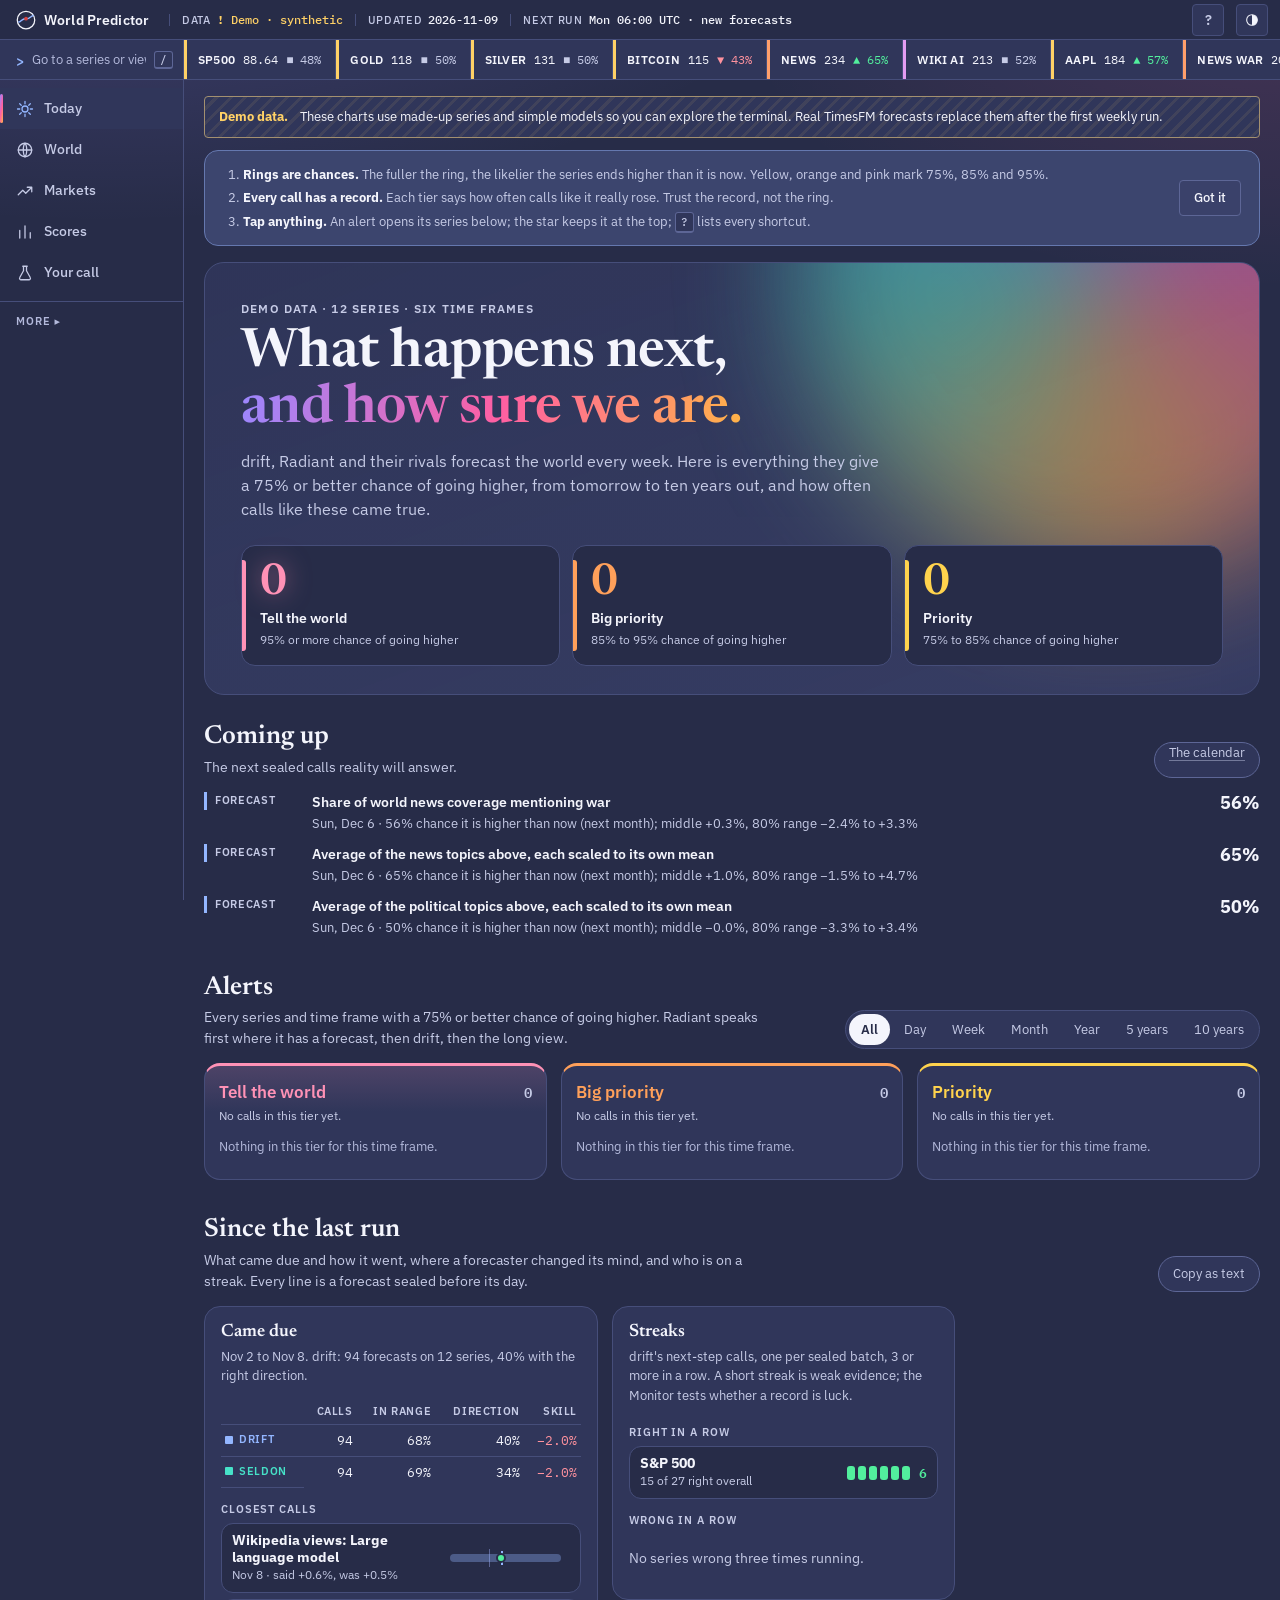
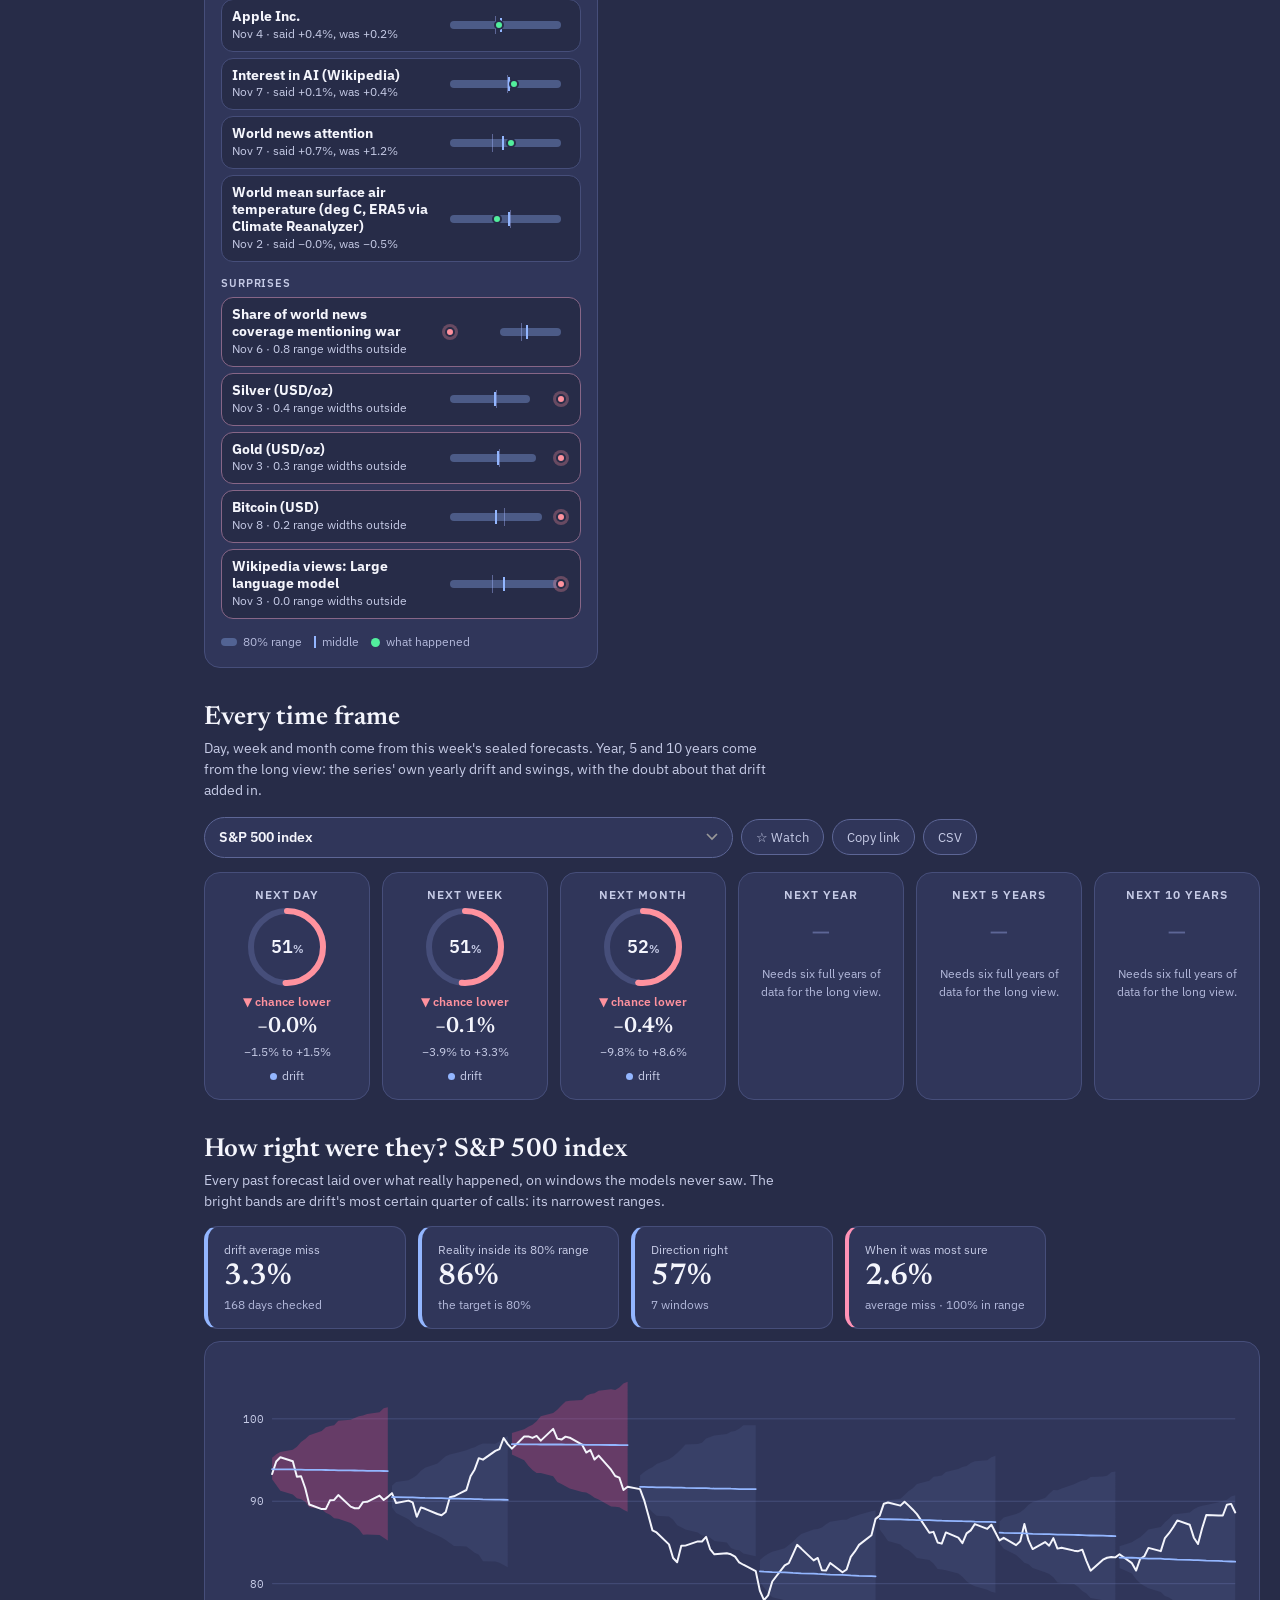
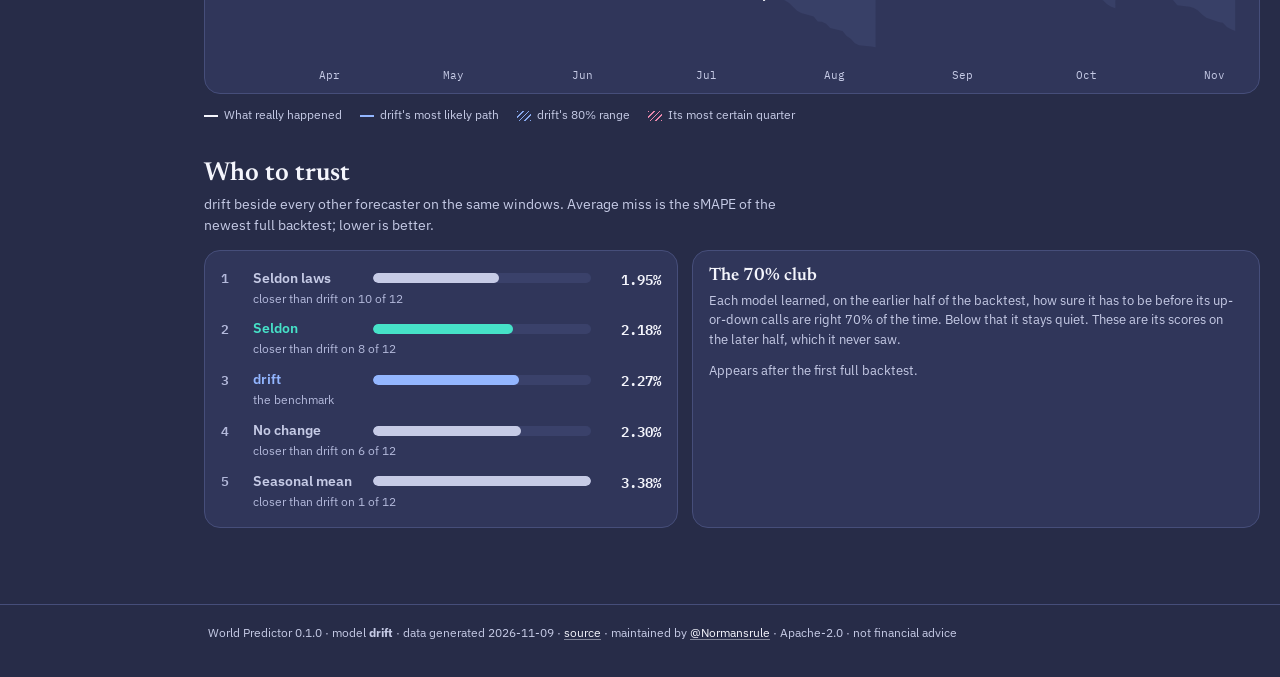
==== commit 57a5882f: "Seldon's own view: a council without TimesFM, a second opinion instead of a copy; includes what real" ====
--- a/site/app/index.html
+++ b/site/app/index.html
@@ -8,6 +8,7 @@
   <meta name="theme-color" content="#272c48">
   <link rel="icon" href="../assets/icon.svg" type="image/svg+xml">
   <link rel="manifest" href="../manifest.webmanifest">
+  <link rel="alternate" type="application/atom+xml" title="World Predictor: sealed forecasts and results" href="../feed.xml">
   <link rel="preconnect" href="https://fonts.googleapis.com"><link rel="preconnect" href="https://fonts.gstatic.com" crossorigin>
   <link rel="stylesheet" href="https://fonts.googleapis.com/css2?family=IBM+Plex+Mono:wght@400;500;600&family=IBM+Plex+Sans:wght@400;500;600&family=Newsreader:opsz,wght@6..72,500;6..72,600&display=swap">
   <link rel="stylesheet" href="css/app.css">
@@ -22,7 +23,8 @@
     <span>World Predictor</span>
   </a>
   <dl class="readouts" id="readouts"></dl>
-  <button class="icon-btn" id="help-btn" title="Shortcuts (?)" aria-label="Keyboard shortcuts" aria-haspopup="dialog">?</button>
+  <button class="net" id="net" hidden aria-live="polite"><i aria-hidden="true"></i><span>Offline</span></button>
+  <button class="icon-btn" id="help-btn" title="Shortcuts and offline use (?)" aria-label="Keyboard shortcuts and offline use" aria-haspopup="dialog">?</button>
   <button class="icon-btn" id="theme" title="Slate or light (T)" aria-label="Switch between the slate and light themes">
     <svg viewBox="0 0 24 24" aria-hidden="true"><circle cx="12" cy="12" r="8" fill="none" stroke="currentColor" stroke-width="1.6"/><path d="M12 4a8 8 0 0 1 0 16z" fill="currentColor"/></svg>
   </button>
@@ -48,6 +50,9 @@
     <details class="more-nav">
       <summary>More</summary>
       <div class="more-sheet">
+      <a href="#events">World events</a>
+      <a href="#calendar">Coming up</a>
+      <a href="#compare">Compare</a>
       <a href="#studio">Forecast Studio</a>
       <a href="#year">Year ledger</a>
       <a href="#monitor">Monitor</a>
@@ -69,6 +74,10 @@
 
     <section class="view" id="view-today" aria-labelledby="today-h"><div id="today-root"></div></section>
 
+    <section class="view" id="view-events" aria-labelledby="events-h"><div id="events-root"></div></section>
+    <section class="view" id="view-calendar" aria-labelledby="calendar-h"><div id="calendar-root"></div></section>
+    <section class="view" id="view-compare" aria-labelledby="compare-h"><div id="compare-root"></div></section>
+
     <section class="view" id="view-terminal" aria-labelledby="terminal-h"><div id="terminal-root"></div></section>
 
     <section class="view" id="view-markets" aria-labelledby="markets-h"><div id="markets-root"></div></section>
@@ -220,6 +229,13 @@
         <div class="card"><header class="ph"><h2>Odds score</h2><span class="pm">Brier, lower is better</span></header><div id="vault-brier"></div></div>
       </div>
       <p class="note" id="vault-note"></p>
+      <div class="card tg-card">
+        <header class="ph"><h2>Track record grid</h2><span class="pm" id="vault-grid-meta"></span></header>
+        <p class="note tg-lede">Every series down the side, every day a sealed forecast came due across the top. A square is green when reality landed inside the 80% range, red when it landed outside, amber when some of that day's forecasts did (each week's batch reaches the same day from a different distance). Hover a square for the count; click a row to open the series. The bottom row is the share of all series inside that day, so a red column is a day the whole world surprised the model.</p>
+        <div class="chips" id="vault-grid-filter" role="group" aria-label="Filter the grid by area"></div>
+        <div class="tg" id="vault-grid"></div>
+        <p class="tg-key" aria-hidden="true"><i class="tg-all"></i> all inside <i class="tg-some"></i> some inside <i class="tg-none"></i> outside <i class="tg-gap"></i> nothing due</p>
+      </div>
       <div class="card">
         <header class="ph"><h2>Every opened forecast</h2><span class="pm" id="vault-opened-meta"></span></header>
         <div class="chips" id="vault-filter" role="group" aria-label="Filter by area"></div>
@@ -304,9 +320,16 @@
 <div class="toast" id="toast" role="status" aria-live="polite"></div>
 
 <dialog id="help" aria-labelledby="help-h">
-  <header><h2 id="help-h">Shortcuts</h2><button class="icon-btn" data-close aria-label="Close">✕</button></header>
+  <header><h2 id="help-h">Shortcuts and offline</h2><button class="icon-btn" data-close aria-label="Close">✕</button></header>
   <div class="help-keys"></div>
   <p>Everything is also one tap away: the five buttons on the left (at the bottom on a phone), and More for the rest. <a href="#about" data-close>About World Predictor</a></p>
+  <div id="offline-box"></div>
+  <div id="follow-box">
+    <h3>Follow along</h3>
+    <p><a class="btn" href="../feed.xml" data-web="feed.xml">News feed</a> <a class="btn" href="../api/index.json" data-web="api/index.json">JSON API</a></p>
+    <p>The feed (Atom, for any feed reader) gets an entry for every newly sealed batch and every week of forecasts that came due.
+      The API is every series' newest sealed forecast as plain JSON, for spreadsheets and scripts. To put one forecast on your own web page, use <b>Embed</b> on its series page.</p>
+  </div>
 </dialog>
 <script src="data/data.js"></script>
 <script src="data/pipeline.js"></script>
@@ -314,12 +337,18 @@
 <script src="js/trace.js"></script>
 <script src="js/lab.js"></script>
 <script src="js/studio.js"></script>
+<script src="js/advice.js"></script>
 <script src="js/series.js"></script>
 <script src="js/markets.js"></script>
 <script src="js/monitor.js"></script>
 <script src="js/terminal.js"></script>
 <script src="js/year.js"></script>
+<script src="js/events.js"></script>
+<script src="js/calendar.js"></script>
+<script src="js/compare.js"></script>
+<script src="js/share.js"></script>
 <script src="js/today.js"></script>
 <script src="js/app.js"></script>
+<script src="js/offline.js"></script>
 </body>
 </html>
--- a/site/app/css/app.css
+++ b/site/app/css/app.css
@@ -17,7 +17,7 @@
 :root {
   --bg: #272c48; --panel: #30365a; --panel-2: #3a416a; --line: #464e7a; --line-2: #5d6696;
   --ink: #f4f5fc; --ink-2: #c6cbe6; --ink-3: #b3b9db;
-  --tfm: #93b6ff; --seldon: #46e2c8; --you: #c9a4ff; --seal: #d9413f;
+  --tfm: #93b6ff; --seldon: #46e2c8; --you: #c9a4ff; --seal: #d9413f; --seal-fill: #c23634;
   --up: #52ef9d; --down: #ff929e; --warn: #ffd166; --hypo: #f0a8e2; --radiant: #ffad45; --rival: #9be06a;
   --t-watch: #ffd34d; --t-major: #ffa05a; --t-world: #ff92b6; --band-sure: rgba(255, 79, 139, .26);
   --grad: linear-gradient(100deg, #9b87ff 0%, #ff5fa2 52%, #ffb347 100%);
@@ -47,7 +47,7 @@
 :root[data-theme="light"] {
   --bg: #e6e8f6; --panel: #f1f2fb; --panel-2: #dee1f2; --line: #c8cce6; --line-2: #a7add2;
   --ink: #14172e; --ink-2: #3b4064; --ink-3: #4a4f74;
-  --tfm: #2a45c4; --seldon: #04665e; --you: #6034c0; --seal: #b0232b;
+  --tfm: #2a45c4; --seldon: #04665e; --you: #6034c0; --seal: #b0232b; --seal-fill: #b0232b;
   --up: #0f6a3e; --down: #a3172f; --warn: #6e4c00; --hypo: #77315f; --radiant: #8c4600; --rival: #3d6b12;
   --t-watch: #845900; --t-major: #a4440a; --t-world: #bd1150; --band-sure: rgba(189, 17, 80, .16);
   --grad: linear-gradient(100deg, #5b3fd6 0%, #c8166a 55%, #b45a00 100%);
@@ -86,7 +86,7 @@
 /* ---------- status bar: what this terminal is showing, at a glance ---------- */
 .status { position: sticky; top: 0; z-index: 20; display: flex; align-items: center; gap: 12px; height: 40px; padding: 0 12px 0 16px;
   background: var(--bg); border-bottom: 1px solid var(--line); }
-.mark { display: flex; align-items: center; gap: 8px; text-decoration: none; font: 600 14px/1 var(--sans); letter-spacing: .01em; white-space: nowrap; }
+.mark { display: flex; align-items: center; min-height: 32px; min-width: 32px; gap: 8px; text-decoration: none; font: 600 14px/1 var(--sans); letter-spacing: .01em; white-space: nowrap; }
 .mark svg { width: 20px; height: 20px; flex: none; }
 .readouts { display: flex; gap: 0; margin: 0 0 0 8px; min-width: 0; overflow: hidden; flex: 1;
   mask-image: linear-gradient(90deg, #000 calc(100% - 32px), transparent); }
@@ -225,7 +225,7 @@
 th:first-child, td:first-child { text-align: left; padding-left: 0; }
 td:first-child { font-family: var(--sans); font-size: 13px; }
 tbody tr:last-child td { border-bottom: 0; }
-th button { all: unset; cursor: pointer; }
+th button { all: unset; cursor: pointer; display: inline-flex; align-items: center; min-height: 24px; padding: 2px 0; }
 th button:focus-visible { outline: 2px solid var(--tfm); outline-offset: 2px; }
 @media (hover: hover) { th button:hover { color: var(--ink); } }
 td .bar { display: inline-block; height: 6px; vertical-align: middle; margin-left: 8px; }
@@ -450,7 +450,7 @@
 .your-call div { display: grid; gap: 2px; }
 .your-call dt { font: 500 11px var(--sans); color: var(--ink-2); text-transform: uppercase; letter-spacing: .06em; }
 .your-call dd { margin: 0; font: 500 16px var(--mono); color: var(--you); }
-.seal-btn { position: relative; min-height: 44px; padding: 0 20px 0 16px; border-radius: var(--r); border: 1px solid var(--seal); background: var(--seal); color: var(--on-seal);
+.seal-btn { position: relative; min-height: 44px; padding: 0 20px 0 16px; border-radius: var(--r); border: 1px solid var(--seal-fill, var(--seal)); background: var(--seal-fill, var(--seal)); color: var(--on-seal);
   font: 600 14px/1 var(--sans); display: inline-flex; align-items: center; gap: 10px; overflow: hidden; touch-action: none; user-select: none; -webkit-user-select: none;
   transition: transform .16s var(--ease); }
 .seal-btn:active { transform: scale(.97); }
@@ -749,7 +749,7 @@
 .tm-cmd input { caret-color: var(--warn); }
 .tm .chart .draw, .tm .chart .grow, .tm .chart .fade, .tm .chart .mark { animation: none; stroke-dashoffset: 0; opacity: 1; transform: none; }
 .tm-go, .tm-seal { min-height: 34px; padding: 0 14px; border: 0; border-radius: var(--r); background: var(--warn); color: var(--bg); font: 600 12.5px var(--mono); letter-spacing: .06em; cursor: pointer; }
-.tm-seal { background: var(--seal); color: var(--on-seal); }
+.tm-seal { background: var(--seal-fill, var(--seal)); color: var(--on-seal); }
 .tm-go:focus-visible, .tm-seal:focus-visible { outline: 2px solid var(--ink); outline-offset: 2px; }
 .tm-keys { display: flex; flex-wrap: wrap; gap: 4px; }
 .tm-key { min-height: 30px; padding: 0 9px; border: 1px solid var(--line-2); border-radius: 3px; background: var(--panel-2); color: var(--ink-2); font: 600 11.5px var(--mono); letter-spacing: .06em; cursor: pointer; }
@@ -972,9 +972,9 @@
 .icon-b[aria-pressed="true"] { color: var(--t-watch); border-color: var(--t-watch); }
 @media (hover: hover) { .icon-b:hover { color: var(--ink); border-color: var(--ink-3); } }
 .icon-b:active { transform: scale(.96); }
-.toast { position: absolute; right: 0; top: calc(100% + 8px); z-index: 5; max-width: min(420px, 90vw); padding: 8px 12px; border-radius: 10px; font-size: 13px; overflow-wrap: anywhere;
+.tf-tools .toast { position: absolute; right: 0; top: calc(100% + 8px); bottom: auto; left: auto; z-index: 5; max-width: min(420px, 90vw); padding: 8px 12px; border-radius: 10px; font-size: 13px; overflow-wrap: anywhere;
   background: var(--tip-bg); color: var(--tip-ink); opacity: 0; transform: translateY(-4px); pointer-events: none; transition: opacity .2s var(--ease), transform .2s var(--ease); }
-.toast.on { opacity: 1; transform: none; }
+.tf-tools .toast.on { opacity: 1; transform: none; }
 #help-btn { font: 600 14px var(--sans); color: var(--ink-2); }
 #help { width: min(520px, calc(100vw - 32px)); padding: 0 20px 18px; border-radius: 16px; border: 1px solid var(--line-2); background: var(--panel); color: var(--ink); }
 #help::backdrop { background: rgba(10, 12, 30, .55); backdrop-filter: blur(3px); }
@@ -985,7 +985,7 @@
 #help p { color: var(--ink-2); font-size: 13px; margin: 14px 0 0; }
 @media (max-width: 860px) {
   .tf-tools { width: 100%; } .tf-tools .pick { flex: 1 1 100%; } .pick select { width: 100%; }
-  .toast { left: 0; right: auto; }
+  .tf-tools .toast { left: 0; right: auto; }
   /* A phone gets a tab bar at the bottom, in thumb reach: the five main places and More. */
   .rail { position: fixed; top: auto; bottom: 0; left: 0; right: 0; z-index: 30; height: calc(60px + env(safe-area-inset-bottom)); padding: 0 0 env(safe-area-inset-bottom);
     display: grid; grid-template-columns: repeat(6, minmax(0, 1fr)); overflow: visible; border-top: 1px solid var(--line); border-bottom: 0;
@@ -1055,3 +1055,195 @@
 @media (max-width: 1100px) { .bf-grid { grid-template-columns: minmax(0, 1fr) minmax(0, 1fr); } .bf-grid > :first-child { grid-column: 1 / -1; } }
 @media (max-width: 860px) { .bf-grid { grid-template-columns: minmax(0, 1fr); } .bf-rev { grid-template-columns: minmax(0, 1fr) auto; } .bf-rev .track { grid-column: 1 / -1; grid-row: 2; } }
 @media (max-width: 520px) { .bf-t-models { font-size: 12px; } .bf-t-models th:nth-child(2), .bf-t-models td:nth-child(2) { display: none; } }
+
+/* ---------- offline mode ---------- */
+#toast.on { pointer-events: auto; } #toast .btn { min-height: 28px; margin-left: 10px; padding: 0 10px; }
+.net { display: inline-flex; align-items: center; gap: 6px; height: 26px; padding: 0 10px; border-radius: 999px; font: 600 11.5px var(--sans); letter-spacing: .02em;
+  border: 1px solid color-mix(in srgb, var(--tfm) 50%, var(--line)); background: color-mix(in srgb, var(--tfm) 14%, var(--panel)); color: var(--ink); white-space: nowrap; }
+.net[hidden] { display: none; }
+.net i { width: 7px; height: 7px; border-radius: 50%; background: var(--tfm); }
+.net.off { border-color: color-mix(in srgb, var(--warn) 55%, var(--line)); background: color-mix(in srgb, var(--warn) 14%, var(--panel)); }
+.net.off i { background: var(--warn); animation: blink 1.6s ease-in-out infinite; }
+@keyframes blink { 50% { opacity: .3; } }
+@media (prefers-reduced-motion: reduce) { .net.off i { animation: none; } }
+#offline-box { margin-top: 16px; padding-top: 14px; border-top: 1px solid var(--line); }
+#offline-box h3 { margin: 0 0 6px; font: 600 16px var(--display); }
+#offline-box p { margin: 8px 0 0; } #offline-box .btn { margin-right: 8px; }
+.ob-state { padding: 8px 10px; border-radius: 10px; background: var(--panel-2); color: var(--ink) !important; }
+.ob-state.ok { background: color-mix(in srgb, var(--up) 12%, var(--panel)); }
+@media (max-width: 860px) { #toast { bottom: calc(72px + env(safe-area-inset-bottom)); max-width: calc(100vw - 32px); } .net span { display: none; } .net { padding: 0 8px; } }
+
+/* ---------- world events ---------- */
+.ev-hero .lede b { color: var(--ink); }
+.ev-tools { display: flex; gap: 10px; flex-wrap: wrap; }
+.ev-cards { display: grid; grid-template-columns: repeat(3, minmax(0, 1fr)); gap: 14px; }
+.ev-card { display: grid; gap: 8px; align-content: start; padding: 16px; border-radius: 16px; background: var(--panel); border: 1px solid var(--line); border-top: 3px solid var(--c);
+  cursor: pointer; transition: transform .2s var(--ease), border-color .2s var(--ease); }
+.ev-card.spike { --c: var(--t-world); } .ev-card.lull { --c: var(--tfm); } .ev-card.higher { --c: var(--up); }
+@media (hover: hover) { .ev-card:hover { transform: translateY(-2px); border-color: var(--c); } }
+.ev-card:focus-visible { outline: 2px solid var(--c); outline-offset: 2px; }
+.ev-top { display: flex; justify-content: space-between; align-items: center; gap: 8px; }
+.ev-area { font: 600 11px/1 var(--sans); letter-spacing: .08em; text-transform: uppercase; color: var(--ink-2); }
+.ev-p { display: flex; align-items: baseline; gap: 10px; } .ev-p b { font: 600 40px/1 var(--display); color: var(--c); } .ev-p span { font-size: 12px; color: var(--ink-2); }
+.ev-said { margin: 0; font-weight: 600; font-size: 14.5px; line-height: 1.35; }
+.ev-spark { width: 100%; height: 54px; display: block; }
+.ev-spark path { fill: none; stroke: var(--ink-2); stroke-width: 1.6; vector-effect: non-scaling-stroke; }
+.ev-spark circle { fill: var(--c, var(--ink)); }
+.ev-spark line { stroke-width: 1; stroke-dasharray: 3 3; vector-effect: non-scaling-stroke; } .ev-spark .hi { stroke: var(--t-world); } .ev-spark .lo { stroke: var(--tfm); }
+.ev-news { list-style: none; margin: 0; padding: 0; display: grid; gap: 6px; font-size: 12.5px; }
+.ev-news a { color: var(--ink); text-decoration: none; } .ev-news a:hover { text-decoration: underline; }
+.ev-news small { display: block; color: var(--ink-3); font-size: 11.5px; }
+.ev-nonews { margin: 0; font-size: 12px; color: var(--ink-3); }
+.ev-mom { font: 600 11.5px var(--mono); color: var(--ink-2); white-space: nowrap; } .ev-mom.up { color: var(--t-major); } .ev-mom.down { color: var(--tfm); }
+.ev-table { width: 100%; border-collapse: collapse; font-size: 13px; }
+.ev-table th, .ev-table td { padding: 9px 8px; border-bottom: 1px solid var(--line); text-align: left; vertical-align: middle; }
+.ev-table thead th { font: 600 10.5px var(--sans); text-transform: uppercase; letter-spacing: .06em; color: var(--ink-2); }
+.ev-table tbody tr[data-open] { cursor: pointer; } .ev-table tbody tr[data-open]:hover, .ev-table tr.open { background: var(--panel); }
+.ev-table tbody th b { display: block; font-weight: 600; } .ev-table tbody th small { color: var(--ink-3); }
+.ev-table td span { font: 600 13px var(--mono); margin-left: 8px; font-variant-numeric: tabular-nums; }
+.ev-meter { display: inline-block; width: 70px; height: 8px; border-radius: 4px; background: var(--panel-2); vertical-align: middle; overflow: hidden; }
+.ev-meter i { display: block; height: 100%; border-radius: 4px; background: var(--c); } .ev-meter.hi { --c: var(--t-world); } .ev-meter.lo { --c: var(--tfm); } .ev-meter.up { --c: var(--up); }
+.ev-detail td { background: var(--panel); }
+.ev-d { display: grid; grid-template-columns: minmax(0, 1fr) minmax(0, 1fr); gap: 24px; padding: 6px 4px 10px; }
+.ev-d h4 { margin: 0 0 8px; font: 600 11px/1 var(--sans); letter-spacing: .08em; text-transform: uppercase; color: var(--ink-2); }
+.ev-mini { border-collapse: collapse; font-size: 13px; } .ev-mini th, .ev-mini td { padding: 4px 14px 4px 0; text-align: left; border: 0; }
+.ev-mini td { font: 500 13px var(--mono); } .ev-mini em { font-style: normal; font: 600 10px var(--sans); text-transform: uppercase; color: var(--up); margin-left: 4px; }
+.ev-d .ev-spark { height: 80px; margin-top: 10px; --c: var(--ink); }
+.ev-key { display: flex; gap: 6px 12px; align-items: center; font-size: 12px; color: var(--ink-3); margin: 4px 0 0; }
+.ev-key span { display: inline-block; width: 16px; border-top: 2px dashed; margin-right: -6px; } .ev-key .k-hi { color: var(--t-world); } .ev-key .k-lo { color: var(--tfm); }
+.ev-rec ul { margin: 0 0 10px; padding-left: 20px; display: grid; gap: 4px; }
+.ev-chips { display: grid; grid-template-columns: repeat(3, minmax(0, 1fr)); gap: 12px; }
+.ev-chip { display: grid; gap: 2px; padding: 12px 14px; border-radius: 14px; text-decoration: none; color: var(--ink); background: var(--panel); border: 1px solid var(--line); border-left: 4px solid var(--t-world); }
+.ev-chip b { font: 600 26px/1 var(--display); color: var(--t-world); } .ev-chip span { font-weight: 600; } .ev-chip small { color: var(--ink-3); font-size: 12px; overflow: hidden; display: -webkit-box; -webkit-line-clamp: 2; -webkit-box-orient: vertical; }
+@media (hover: hover) { .ev-chip:hover { border-color: var(--t-world); } }
+@media (max-width: 1100px) { .ev-cards { grid-template-columns: repeat(2, minmax(0, 1fr)); } }
+/* Betting odds (Polymarket) in World events */
+.bets { list-style: none; margin: 0; padding: 0; display: grid; grid-template-columns: repeat(2, minmax(0, 1fr)); gap: 10px 18px; }
+.bet { display: grid; grid-template-columns: 86px minmax(0, 1fr); gap: 12px; align-items: start; padding: 12px 14px; border-radius: 12px; background: var(--panel-2); }
+.bet-p b { display: block; font-size: 24px; font-weight: 700; font-variant-numeric: tabular-nums; line-height: 1.1; margin-bottom: 6px; }
+.bet-p .ev-meter { width: 100%; }
+.bet-q a { color: var(--ink); font-weight: 600; text-decoration: none; line-height: 1.35; }
+.bet-q a:hover, .bet-q a:focus-visible { text-decoration: underline; }
+.bet-q small { display: block; margin-top: 6px; color: var(--ink-2); font-size: 12.5px; line-height: 1.5; }
+.bet-q small .ev-area { margin-right: 2px; }
+.bet-q .up { color: var(--up); } .bet-q .down { color: var(--down); }
+@media (max-width: 860px) { .bets { grid-template-columns: minmax(0, 1fr); } .bet { grid-template-columns: 64px minmax(0, 1fr); } .bet-p b { font-size: 20px; } }
+@media (max-width: 860px) { .ev-cards, .ev-chips, .ev-d { grid-template-columns: minmax(0, 1fr); } .ev-meter { width: 40px; } .ev-table .ev-n, .ev-table thead th:last-child { display: none; } .ev-p b { font-size: 34px; } }
+/* Would following the forecasts have made money? (Markets desk) */
+.mk-verdict { margin: 4px 0 14px; font: 600 15.5px/1.45 var(--sans); color: var(--ink); max-width: 72ch; }
+#mk-follow .mk-grid { align-items: start; }
+/* Accessibility floor (round 6 audit): every control at least 24 px to hit (WCAG 2.2, 2.5.8) */
+table.mk-watch input[type="checkbox"] { width: 18px; height: 18px; margin: 3px; }
+#tm-movers button { min-height: 24px; }
+#footer a, footer a { display: inline-block; min-height: 24px; line-height: 24px; }
+button.linkish, button.pm, a.back { display: inline-flex; align-items: center; min-height: 24px; }
+.mo-toggle input[type="checkbox"] { width: 18px; height: 18px; }
+
+/* Coming up: the calendar of settle days */
+.cal-group .bh h2 { font-size: 20px; }
+.cal-day { display: grid; grid-template-columns: 64px minmax(0, 1fr); gap: 16px; padding: 12px 0; border-top: 1px solid var(--line); }
+.cal-day:first-of-type { border-top: 0; }
+.cal-date { display: flex; flex-direction: column; align-items: center; gap: 2px; padding: 8px 0; border-radius: 12px; background: var(--panel-2); align-self: start; }
+.cal-date b { font: 700 24px/1 var(--sans); font-variant-numeric: tabular-nums; }
+.cal-date span, .cal-date small { font: 600 11px/1.2 var(--sans); letter-spacing: .06em; text-transform: uppercase; color: var(--ink-2); }
+.cal-list { list-style: none; margin: 0; padding: 0; display: grid; gap: 8px; }
+.cal-row { display: grid; grid-template-columns: 96px minmax(0, 1fr) auto; gap: 12px; align-items: start; }
+.cal-tag { font: 600 11px/1.6 var(--sans); letter-spacing: .06em; text-transform: uppercase; color: var(--ink-2); border-left: 3px solid var(--c, var(--line-2)); padding-left: 8px; }
+.cal-row.k-forecast { --c: var(--tfm); } .cal-row.k-event { --c: var(--t-world, var(--warn)); } .cal-row.k-bet { --c: var(--up); } .cal-row.k-yours { --c: var(--you); }
+.cal-what a { color: var(--ink); font-weight: 600; text-decoration: none; } .cal-what a:hover, .cal-what a:focus-visible { text-decoration: underline; }
+.cal-what small { display: block; margin-top: 2px; color: var(--ink-2); font-size: 13px; line-height: 1.45; }
+.cal-p { font: 700 18px/1.2 var(--sans); font-variant-numeric: tabular-nums; }
+.seg-b small { opacity: .75; font-variant-numeric: tabular-nums; }
+.cal-teaser .cal-list { gap: 10px; }
+@media (max-width: 860px) { .cal-day { grid-template-columns: 52px minmax(0, 1fr); gap: 12px; } .cal-row { grid-template-columns: minmax(0, 1fr) auto; } .cal-tag { grid-column: 1 / -1; } }
+.cal-more { margin: 8px 0 0; color: var(--tfm); font-weight: 600; }
+
+/* Series pages: which model has been best here */
+.champ-table th[scope="row"] { font: 500 14px var(--sans); text-transform: none; letter-spacing: 0; color: var(--ink); white-space: nowrap; }
+.champ-table tr.top th, .champ-table tr.top td { font-weight: 600; }
+.champ-table .dot, .cmp-table .dot { display: inline-block; width: 10px; height: 10px; border-radius: 50%; background: var(--c); margin-right: 8px; }
+.champ-table .bar-cell { white-space: nowrap; min-width: 220px; text-align: left; }
+.champ-table .hbar { display: inline-block; vertical-align: middle; width: calc(var(--w) * 1.6); max-width: 160px; height: 10px; border-radius: 5px; background: var(--c); opacity: .85; margin-right: 10px; }
+.champ-table .more { color: var(--ink-2); font-size: 12px; margin-left: 8px; }
+.champ-table .tag { margin-left: 6px; }
+.champ-verdict { margin: 12px 0 0; max-width: 78ch; }
+@media (max-width: 640px) {
+  .champ-table .hbar, .champ-table .win, .champ-table .more { display: none; }
+  .champ-table .bar-cell { min-width: 0; }
+  .champ-table .tag { display: block; margin: 4px 0 0 18px; width: max-content; }
+}
+
+/* Compare */
+.cmp-area { display: flex; flex-wrap: wrap; align-items: center; gap: 6px; margin: 0 0 10px; }
+.cmp-area-name { flex: 0 0 150px; font: 500 12px var(--sans); color: var(--ink-2); text-transform: uppercase; letter-spacing: .05em; }
+.cmp-pick .chip { border: 1px solid var(--line); border-radius: 999px; min-height: 32px; }
+.cmp-pick .chip:last-child { border-right: 1px solid var(--line); }
+.cmp-pick .chip[aria-pressed="true"] { border-color: var(--c); box-shadow: inset 0 0 0 1px var(--c); background: color-mix(in srgb, var(--c) 14%, var(--panel)); }
+.cmp-table th[scope="row"] { font: 500 14px var(--sans); text-transform: none; letter-spacing: 0; white-space: nowrap; }
+.cmp-table .pbar { display: inline-block; vertical-align: middle; width: calc(var(--w) * 1.2); height: 8px; border-radius: 4px; background: var(--c); margin-right: 8px; opacity: .85; }
+.cmp-pick .chip { text-align: left; }
+.cmp-table .rng-m { display: none; }
+@media (max-width: 640px) {
+  .cmp-area-name { flex-basis: 100%; }
+  .cmp-table .pbar, .cmp-table th:nth-child(n+4), .cmp-table td:nth-child(n+4) { display: none; }
+  .cmp-table .rng-m { display: block; color: var(--ink-2); font-size: 11.5px; }
+  .cmp-table th[scope="row"] { white-space: normal; min-width: 9em; }
+  .cmp-table td { white-space: nowrap; }
+  .cmp-table thead th { white-space: normal; }
+  .cmp-table th[scope="row"] .dot { margin-right: 6px; }
+}
+
+/* Time Vault: track record grid */
+.tg-lede { margin: 0 0 10px; max-width: 78ch; }
+.tg { display: grid; gap: 3px; overflow-x: auto; padding-bottom: 4px; }
+.tg-row { display: grid; grid-template-columns: minmax(120px, 210px) 1fr 56px; align-items: center; gap: 10px; text-decoration: none; color: var(--ink); border-radius: 4px; padding: 1px 4px; min-width: calc(190px + var(--days) * 16px); }
+a.tg-row { border-left: 3px solid var(--c); }
+@media (hover: hover) { a.tg-row:hover { background: var(--panel-2); } }
+a.tg-row:focus-visible { outline: 2px solid var(--tfm); outline-offset: 1px; }
+.tg-name { font: 12px/1.3 var(--sans); white-space: nowrap; overflow: hidden; text-overflow: ellipsis; }
+.tg-cells { display: grid; grid-template-columns: repeat(var(--days), minmax(12px, 1fr)); gap: 3px; }
+.tg-cells i, .tg-key i { display: block; height: 16px; border-radius: 3px; }
+.tg-all { background: var(--up); }
+.tg-some { background: var(--warn); }
+:root[data-theme="light"] .tg-some { background: #d29a1c; }
+.tg-none { background: var(--down); }
+.tg-gap { background: transparent; box-shadow: inset 0 0 0 1px var(--line); }
+.tg-rate { font: 600 12px/1 var(--mono); text-align: right; }
+.tg-rate small { display: block; font: 9px/1.3 var(--mono); color: var(--ink-2); font-weight: 400; }
+.tg-head .tg-cells i { height: auto; font: 10px/1.2 var(--mono); font-style: normal; color: var(--ink-2); white-space: nowrap; overflow: visible; }
+.tg-head .tg-rate { font: 10px/1.2 var(--mono); color: var(--ink-2); font-weight: 400; }
+.tg-foot { margin-top: 6px; padding-top: 6px; border-top: 1px solid var(--line); }
+.tg-foot .tg-name { color: var(--ink-2); }
+.tg-foot .tg-cells i { height: 28px; background: linear-gradient(to top, var(--tfm) var(--h), var(--panel-2) var(--h)); }
+.tg-key { display: flex; flex-wrap: wrap; align-items: center; gap: 6px 14px; margin: 10px 0 0; font: 11px/1 var(--sans); color: var(--ink-2); }
+.tg-key i { display: inline-block; width: 12px; height: 12px; vertical-align: -2px; margin-right: 4px; }
+@media (max-width: 640px) {
+  .tg-row { grid-template-columns: 92px 1fr 40px; gap: 5px; padding: 1px 2px; min-width: calc(150px + var(--days) * 10px); }
+  .tg-cells { grid-template-columns: repeat(var(--days), minmax(7px, 1fr)); gap: 2px; }
+  .tg-cells i { height: 14px; border-radius: 2px; }
+  .tg-name { font-size: 11px; }
+}
+/* Compare: which sealed week and forecaster to judge */
+.cmp-when { display: flex; flex-wrap: wrap; align-items: center; gap: 6px 10px; margin: 12px 0 0; }
+.cmp-when[hidden] { display: none; }
+.cmp-when .chips { margin: 0; }
+.cmp-verdict { margin: 12px 0 0; font: 14px/1.45 var(--sans); color: var(--ink); }
+.cmp-verdict:empty { display: none; }
+@media (max-width: 640px) { .cmp-when .cmp-area-name { flex-basis: 100%; } }
+.sp-weeks { display: flex; flex-wrap: wrap; align-items: center; gap: 6px; margin: 12px 0 0; }
+.sp-weeks:empty { display: none; }
+.sp-weeks .cmp-area-name { flex: 0 0 auto; margin-right: 4px; }
+/* Series pages: what the odds suggest */
+.advice .adv-top { display: grid; grid-template-columns: repeat(3, minmax(0, 1fr)); gap: 12px; margin: 12px 0 0; }
+.advice .adv-top > div { background: var(--panel-2); border-radius: var(--r); padding: 10px 12px; display: grid; gap: 4px; align-content: start; }
+.adv-k { font: 500 11px/1.2 var(--sans); text-transform: uppercase; letter-spacing: .06em; color: var(--ink-2); }
+.adv-p { font: 600 28px/1.1 var(--mono); color: var(--tfm); }
+.adv-lean, .adv-act { font: 600 18px/1.25 var(--sans); }
+.adv-s { font: 12px/1.35 var(--sans); color: var(--ink-2); }
+.advice-buy .adv-act { color: var(--up); } .advice-sell .adv-act { color: var(--down); } .advice-hold .adv-act { color: var(--ink); }
+.adv-why { margin: 12px 0 8px; font: 14px/1.45 var(--sans); }
+.adv-table tr[aria-current="true"] th, .adv-table tr[aria-current="true"] td { background: color-mix(in srgb, var(--tfm) 12%, transparent); }
+.adv-table th[scope="row"] { text-transform: none; letter-spacing: 0; font: 500 13px var(--sans); white-space: nowrap; }
+@media (max-width: 640px) { .advice .adv-top { grid-template-columns: 1fr; } }
+.yr-scale { margin: 6px 0 12px; font: 13px/1.5 var(--sans); color: var(--ink-2); max-width: 90ch; }
+.yr-table .yr-naive { color: var(--ink-2); }
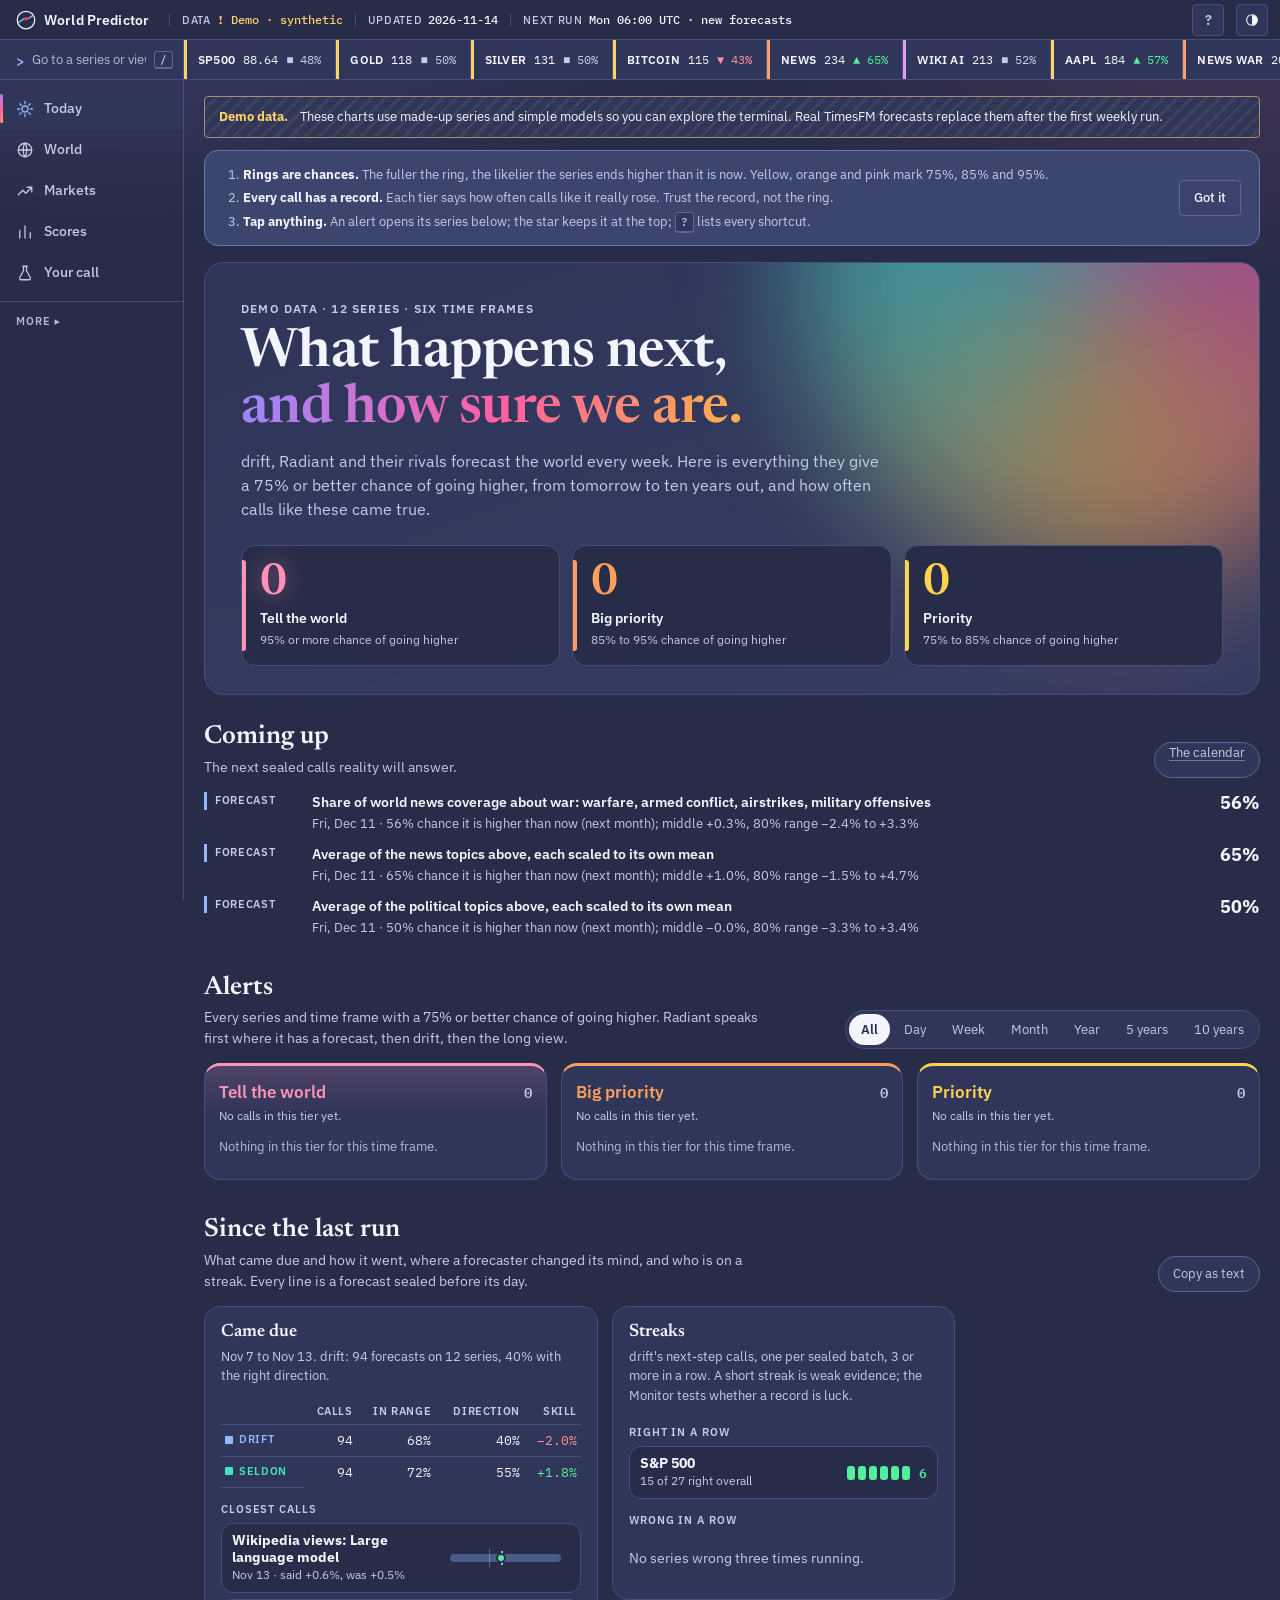
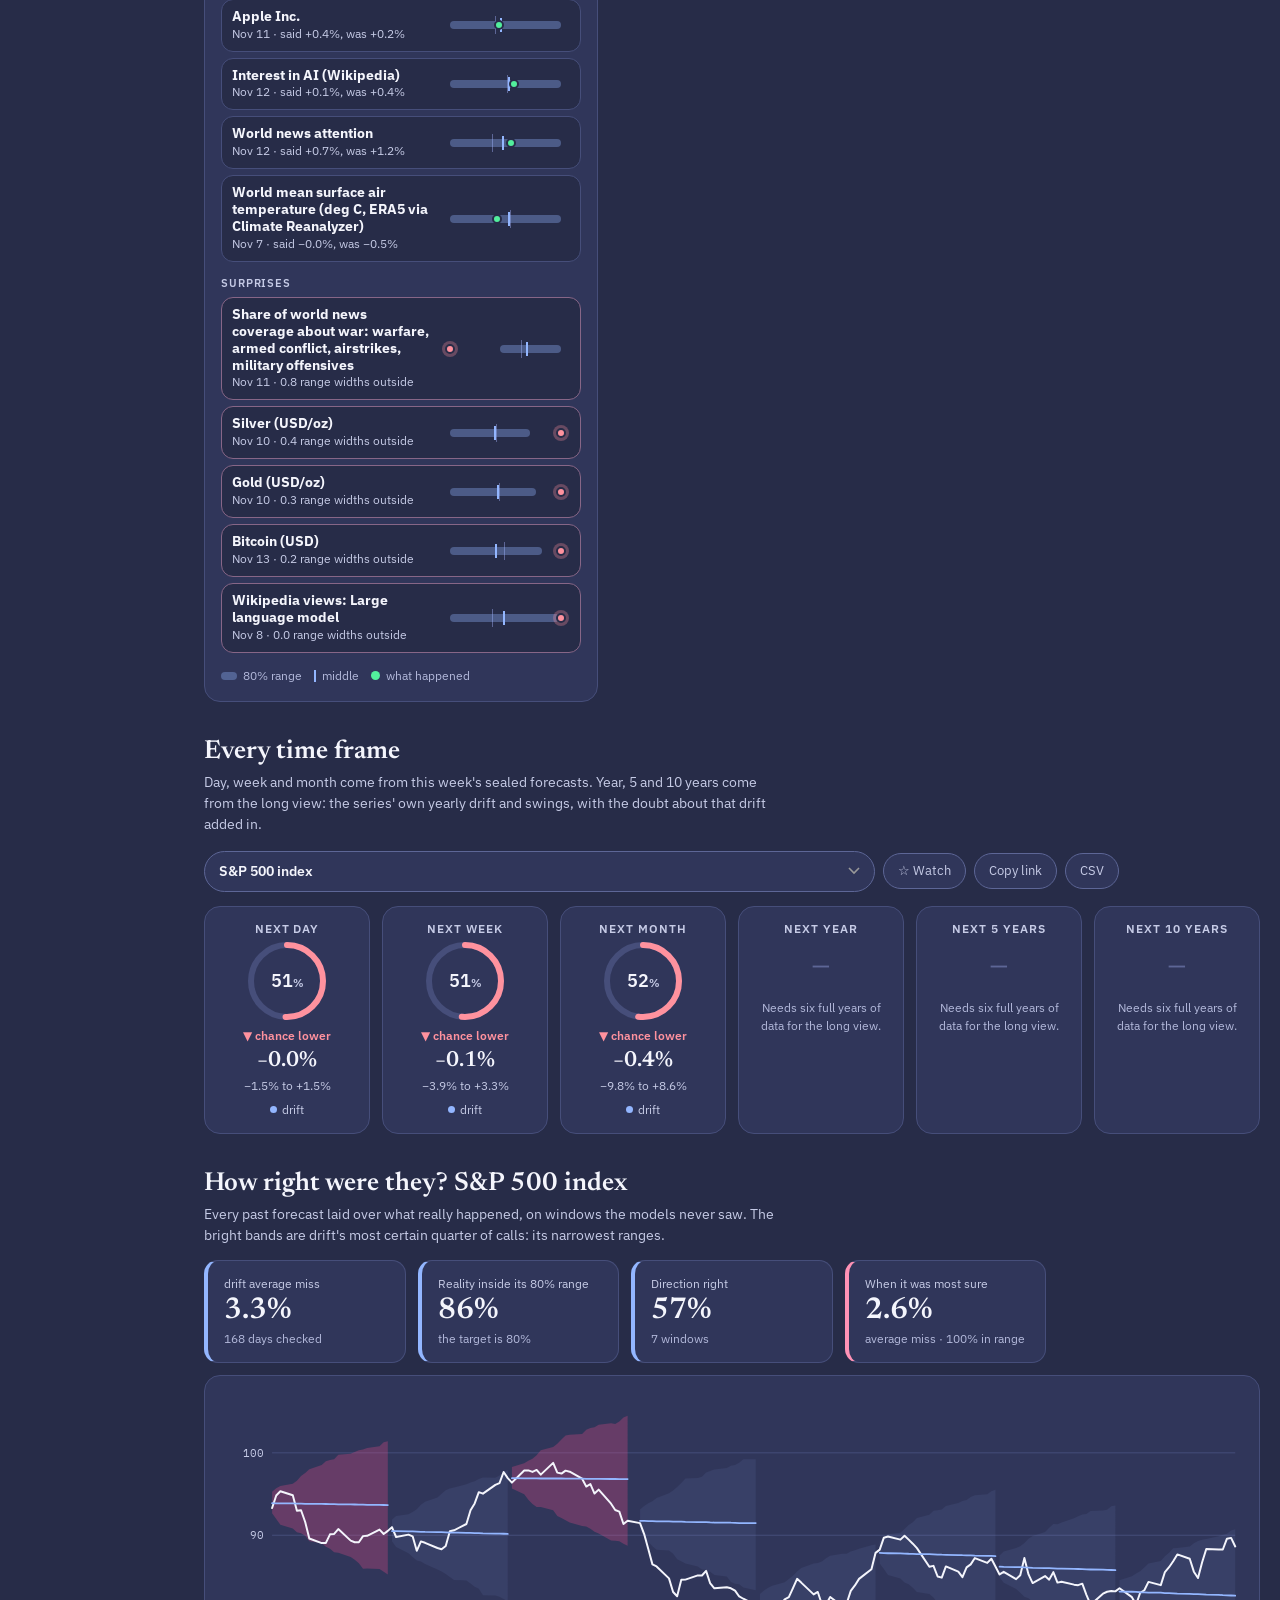
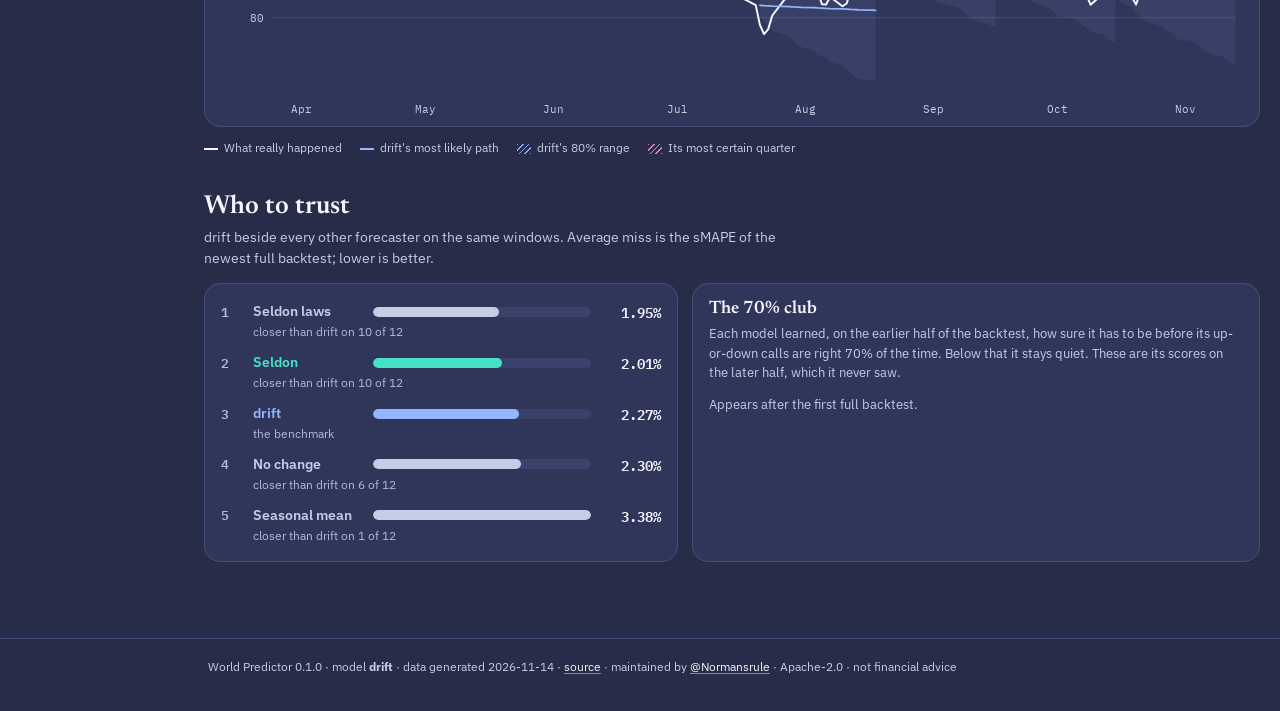
==== commit 6f23874c: "Every source accounted for: a new query for the war series, GDELT top-ups and a record of every seri" ====
--- a/site/app/index.html
+++ b/site/app/index.html
@@ -55,6 +55,7 @@
       <a href="#compare">Compare</a>
       <a href="#studio">Forecast Studio</a>
       <a href="#year">Year ledger</a>
+      <a href="#hype">Hype cycle</a>
       <a href="#monitor">Monitor</a>
       <a href="#outlook">Outlook</a>
       <a href="#series">All series</a>
@@ -77,6 +78,7 @@
     <section class="view" id="view-events" aria-labelledby="events-h"><div id="events-root"></div></section>
     <section class="view" id="view-calendar" aria-labelledby="calendar-h"><div id="calendar-root"></div></section>
     <section class="view" id="view-compare" aria-labelledby="compare-h"><div id="compare-root"></div></section>
+    <section class="view" id="view-hype" aria-labelledby="hype-h"><div id="hype-root"></div></section>
 
     <section class="view" id="view-terminal" aria-labelledby="terminal-h"><div id="terminal-root"></div></section>
 
@@ -97,6 +99,10 @@
           <div class="table-wrap"><table class="board" id="board"></table></div>
           <p class="note" id="board-note"></p>
           <div class="duel" id="duel"></div>
+        </div>
+        <div class="card span3" id="split-card">
+          <header class="ph"><h2>When Seldon and TimesFM disagree</h2><span class="pm" id="split-meta">backtest · who was right</span></header>
+          <div id="split"></div>
         </div>
         <div class="card span3" id="leader-card">
           <header class="ph"><h2>Leaderboard</h2><span class="pm">every model on the newest backtest, best first</span></header>
@@ -346,6 +352,7 @@
 <script src="js/events.js"></script>
 <script src="js/calendar.js"></script>
 <script src="js/compare.js"></script>
+<script src="js/hype.js"></script>
 <script src="js/share.js"></script>
 <script src="js/today.js"></script>
 <script src="js/app.js"></script>
--- a/site/app/css/app.css
+++ b/site/app/css/app.css
@@ -1247,3 +1247,63 @@
 @media (max-width: 640px) { .advice .adv-top { grid-template-columns: 1fr; } }
 .yr-scale { margin: 6px 0 12px; font: 13px/1.5 var(--sans); color: var(--ink-2); max-width: 90ch; }
 .yr-table .yr-naive { color: var(--ink-2); }
+
+/* When Seldon and TimesFM disagree */
+.split-lead { margin: 0 0 12px; font-size: 15px; line-height: 1.5; }
+.split-t .split-who { display: inline-flex; align-items: center; gap: 8px; }
+.split-t .sel, .split-now .sel { color: var(--seldon); font-weight: 600; }
+.split-t .tfm, .split-now .tfm { color: var(--tfm); font-weight: 600; }
+.split-bar { display: inline-block; width: 90px; height: 8px; border-radius: 4px; background: var(--tfm); overflow: hidden; }
+.split-bar i { display: block; height: 100%; width: var(--w); background: var(--seldon); }
+.split-t tr.tot th, .split-t tr.tot td { font-weight: 600; border-top: 2px solid var(--line); }
+.split-h { font: 600 13px/1.3 var(--sans); text-transform: uppercase; letter-spacing: .05em; color: var(--ink-2); margin: 16px 0 6px; }
+.split-now { margin: 0; padding-left: 18px; line-height: 1.8; }
+@media (max-width: 640px) { .split-bar { width: 40px; } .split-t th:nth-child(2), .split-t td:nth-child(2) { display: none; } .split-t th, .split-t td { padding: 7px 6px; } .split-t th[scope="row"] { white-space: normal; } }
+.split-now .muted, .split-h .muted { color: var(--ink-2); font-weight: 400; text-transform: none; letter-spacing: 0; }
+
+/* ---------- Hype cycle (hype.js) ---------- */
+.hy-count { display: flex; flex-wrap: wrap; gap: 8px 16px; margin: 14px 0 0; font-size: 13px; color: var(--ink-2); }
+.hy-count span { display: inline-flex; align-items: center; gap: 6px; } .hy-count i { width: 10px; height: 10px; border-radius: 50%; background: var(--c); } .hy-count b { color: var(--ink); font-family: var(--mono); }
+.hy-curve { width: 100%; height: auto; display: block; overflow: visible; }
+.hy-line { fill: none; stroke: var(--line-2); stroke-width: 3; stroke-linecap: round; }
+.hy-axis { fill: var(--ink-3); font: 600 11px var(--sans); letter-spacing: .04em; }
+.hy-dot circle { fill: var(--c); stroke: var(--bg); stroke-width: 2.5; transition: r .15s; }
+.hy-dot line { stroke: var(--c); stroke-width: 1; opacity: .6; }
+.hy-dot text { fill: var(--ink); font: 600 12.5px var(--sans); paint-order: stroke; stroke: var(--bg); stroke-width: 4px; stroke-linejoin: round; }
+.hy-dot:hover circle, .hy-dot:focus-visible circle { r: 9; } .hy-dot:focus-visible { outline: none; } .hy-dot:focus-visible text { text-decoration: underline; }
+.hy-cards { display: grid; grid-template-columns: repeat(3, minmax(0, 1fr)); gap: 14px; }
+.hy-card { display: grid; gap: 8px; align-content: start; padding: 16px; border-radius: 16px; background: var(--panel); border: 1px solid var(--line); border-top: 3px solid var(--c); color: var(--ink); text-decoration: none; }
+@media (hover: hover) { .hy-card:hover { border-color: var(--line-2); border-top-color: var(--c); } }
+.hy-card:focus-visible { outline: 2px solid var(--c); outline-offset: 2px; }
+.hy-top { display: flex; justify-content: space-between; align-items: center; gap: 8px; } .hy-top b { font-size: 16px; }
+.hy-pill { font: 600 11px/1 var(--sans); padding: 5px 8px; border-radius: 999px; color: var(--c); border: 1px solid var(--c); white-space: nowrap; }
+.hy-spark { width: 100%; height: 64px; display: block; }
+.hy-spark path { fill: none; stroke: var(--c); stroke-width: 1.8; vector-effect: non-scaling-stroke; } .hy-spark .area { fill: var(--c); stroke: none; opacity: .12; }
+.hy-spark .pk { fill: var(--down); } .hy-spark .nw { fill: var(--bg); stroke: var(--ink); stroke-width: 2; }
+.hy-axis2 { display: flex; justify-content: space-between; font: 11px var(--mono); color: var(--ink-3); margin-top: -4px; }
+.hy-facts { list-style: none; margin: 0; padding: 0; display: grid; gap: 4px; font-size: 13px; }
+.hy-facts li { display: grid; grid-template-columns: minmax(0, 1fr) auto; gap: 0 10px; align-items: baseline; padding: 3px 0; border-bottom: 1px dashed var(--line); }
+.hy-facts span { color: var(--ink-2); } .hy-facts b { font: 600 13.5px var(--mono); font-variant-numeric: tabular-nums; }
+.hy-facts small { grid-column: 1 / -1; color: var(--ink-3); font-size: 11.5px; }
+.hy-adopt { margin: 2px 0 0; font-size: 12.5px; color: var(--ink-2); line-height: 1.4; } .hy-adopt span { font: 600 10.5px var(--sans); text-transform: uppercase; letter-spacing: .07em; color: var(--ink-3); margin-right: 4px; }
+.hy-adopt b { color: var(--ink); } .hy-adopt em { display: block; margin-top: 4px; font-style: normal; font-weight: 600; color: var(--up); }
+.hy-score { display: grid; grid-template-columns: repeat(4, minmax(0, 1fr)); gap: 12px; margin-bottom: 12px; }
+.hy-score div { padding: 14px; border-radius: 14px; background: var(--panel); border: 1px solid var(--line); display: grid; gap: 4px; }
+.hy-score b { font: 600 30px/1 var(--display); } .hy-score span { font-size: 13px; font-weight: 600; } .hy-score small { font-size: 11.5px; color: var(--ink-3); }
+.hy-verdict { margin: 0 0 12px; font-size: 14px; line-height: 1.5; max-width: 80ch; }
+.hy-sw { display: inline-block; width: 9px; height: 9px; border-radius: 50%; background: var(--c); margin-right: 8px; vertical-align: 1px; }
+@media (max-width: 1100px) { .hy-cards { grid-template-columns: repeat(2, minmax(0, 1fr)); } }
+@media (max-width: 860px) { .hy-cards, .hy-score { grid-template-columns: minmax(0, 1fr); } .hy-score { grid-template-columns: repeat(2, minmax(0, 1fr)); }
+  .hy-scroll { overflow-x: auto; margin: 0 -4px; padding: 0 4px; } .hy-curve { width: 720px; max-width: none; } .hy-table th:nth-child(5), .hy-table td:nth-child(5), .hy-table th:nth-child(7), .hy-table td:nth-child(7) { display: none; } }
+
+/* ---------- Data sources (monitor.js) ---------- */
+.mo-src { font: 600 11px/1 var(--sans); padding: 4px 8px; border-radius: 999px; border: 1px solid currentColor; white-space: nowrap; }
+.mo-src.neg { color: var(--down); } .mo-src.warn { color: var(--warn); }
+.mo-src-facts { grid-template-columns: repeat(4, minmax(0, 1fr)) !important; }
+.mo-src-table { width: 100%; border-collapse: collapse; font-size: 13px; }
+.mo-src-table th, .mo-src-table td { white-space: normal; font-family: var(--sans); padding: 9px 8px; border-bottom: 1px solid var(--line); text-align: left; vertical-align: top; text-transform: none; letter-spacing: 0; }
+.mo-src-table thead th { font: 600 10.5px var(--sans); text-transform: uppercase; letter-spacing: .06em; color: var(--ink-2); }
+.mo-src-table tbody th { font-weight: 600; } .mo-src-table tbody th a { color: var(--ink); }
+.mo-src-table th small, .mo-src-table td small { display: block; color: var(--ink-3); font: 11px var(--mono); margin-top: 2px; }
+.mo-facts dd.warn { color: var(--warn); }
+@media (max-width: 860px) { .mo-src-facts { grid-template-columns: repeat(2, minmax(0, 1fr)) !important; } .mo-src-table th:nth-child(n+4), .mo-src-table td:nth-child(n+4) { display: none; } }
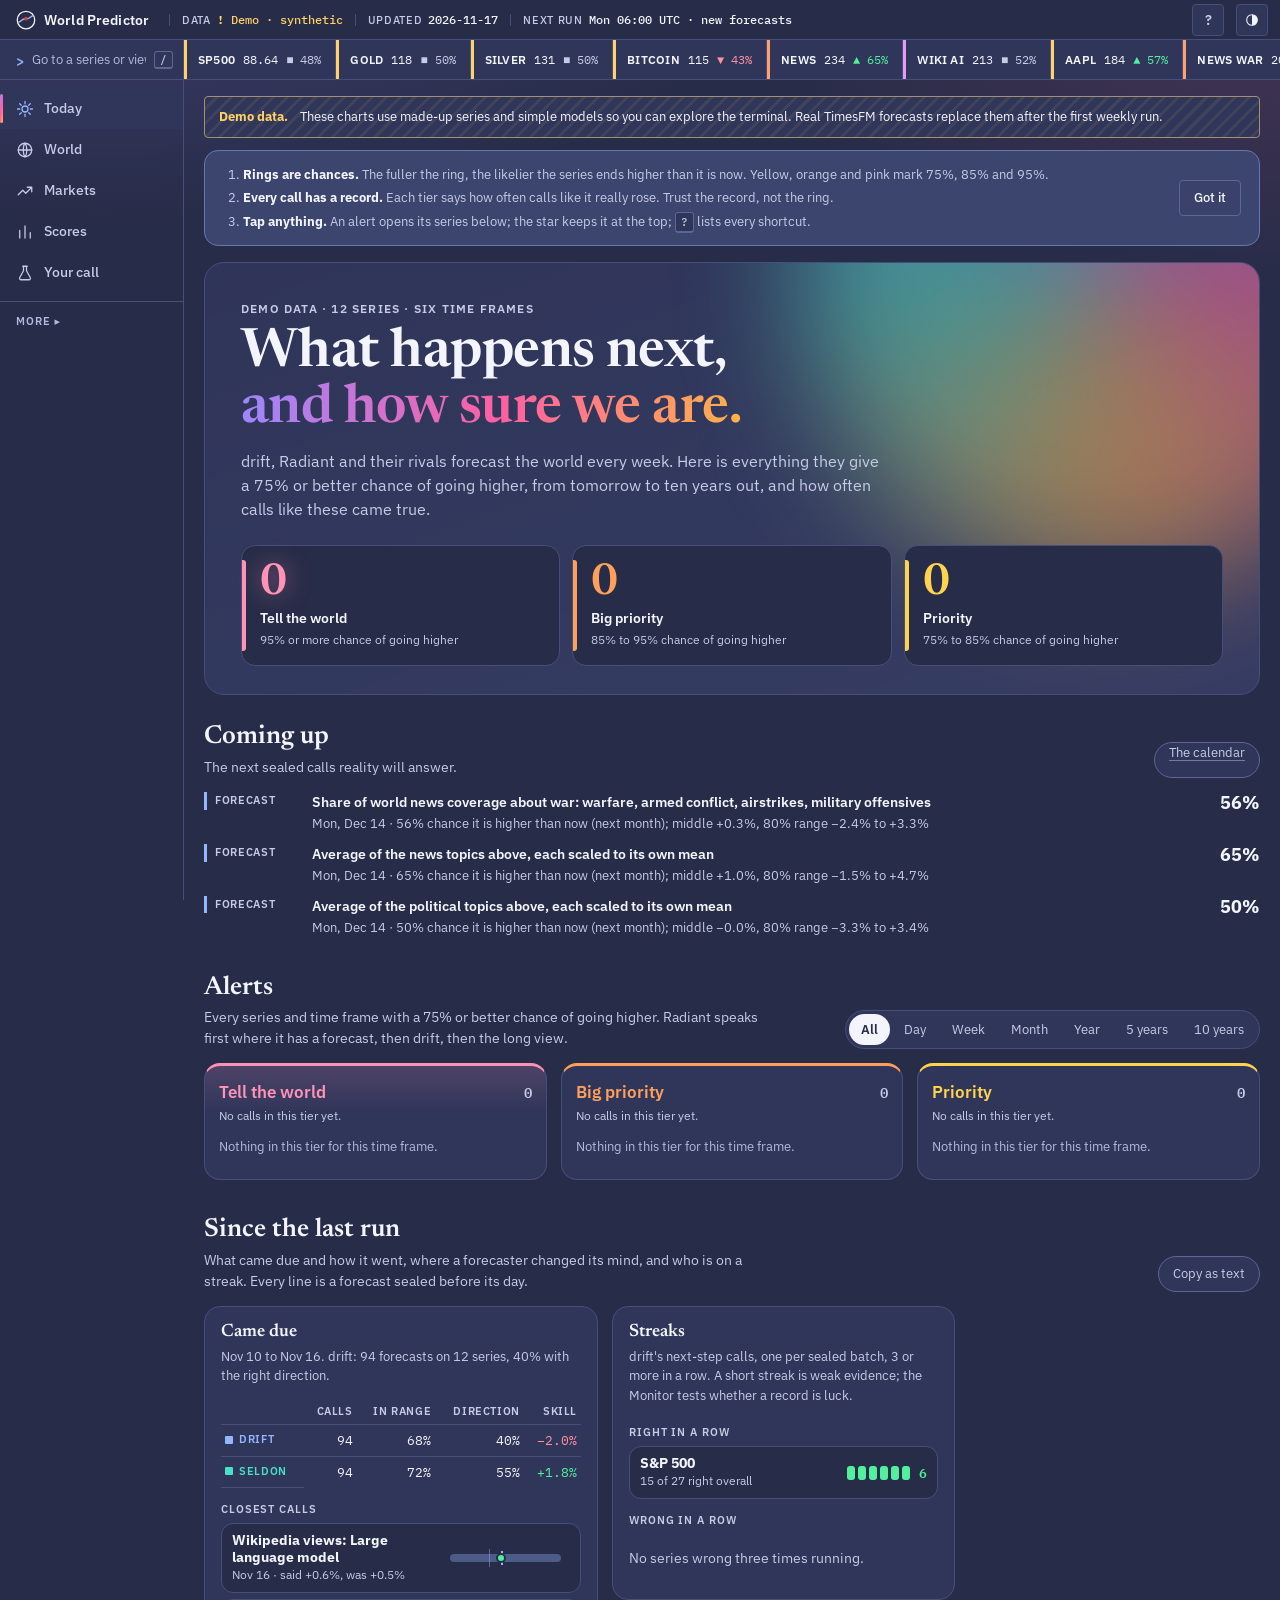
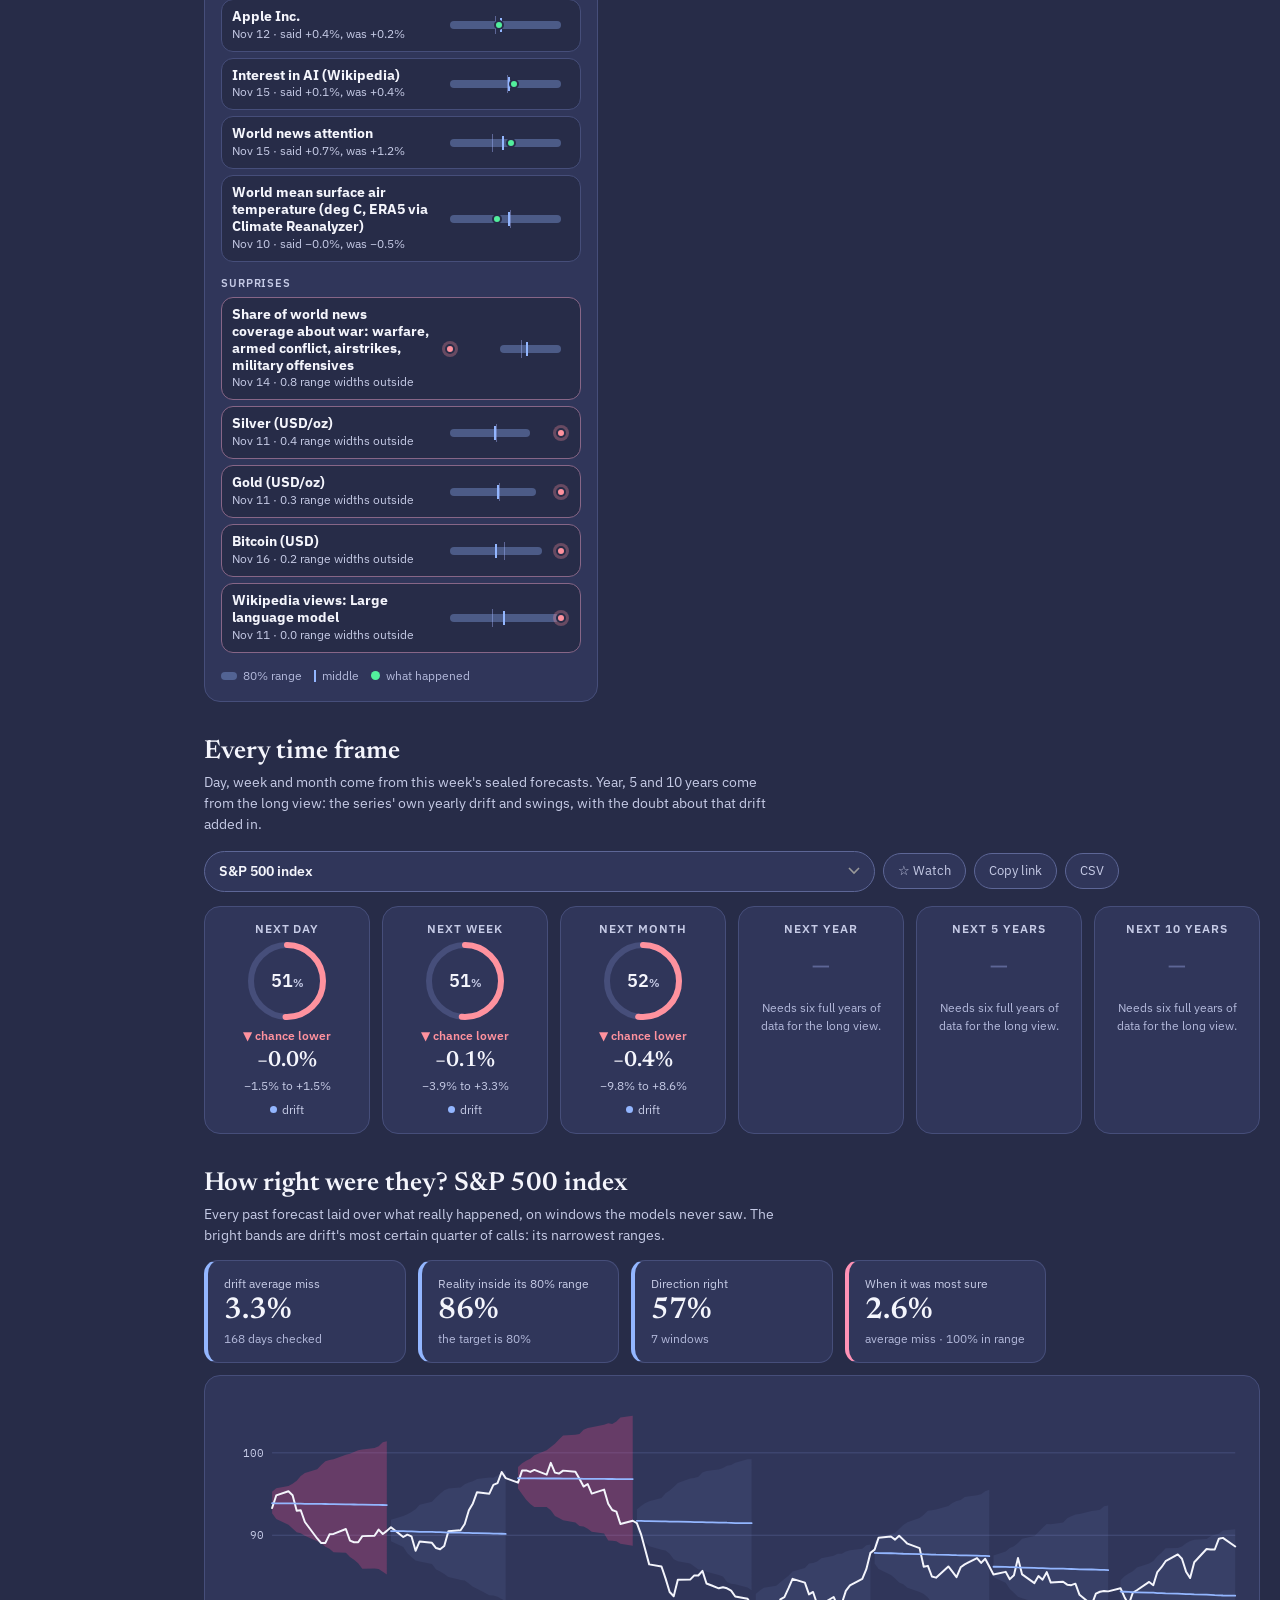
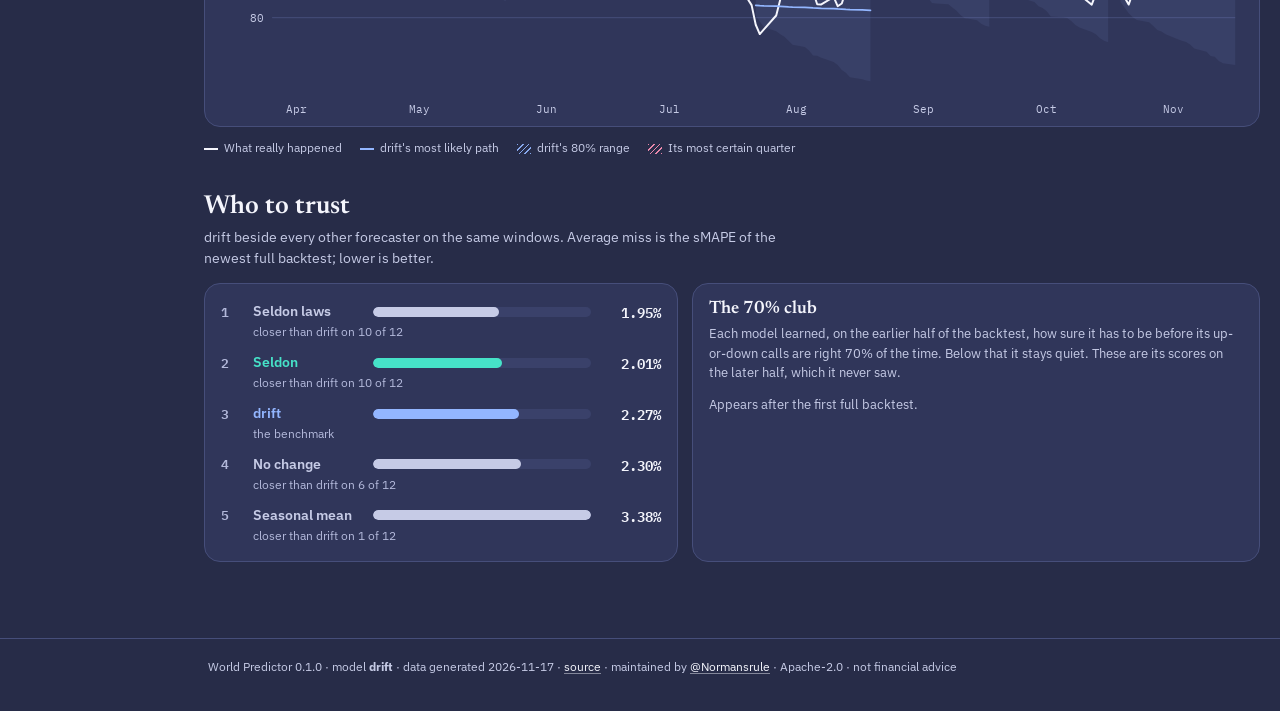
==== commit 59c0e0c6: "Spiking now: the biggest live spikes on Today, and a spike backtest fast enough for ten years of his" ====
--- a/site/app/index.html
+++ b/site/app/index.html
@@ -56,6 +56,7 @@
       <a href="#studio">Forecast Studio</a>
       <a href="#year">Year ledger</a>
       <a href="#hype">Hype cycle</a>
+      <a href="#spikes">Spike watch</a>
       <a href="#monitor">Monitor</a>
       <a href="#outlook">Outlook</a>
       <a href="#series">All series</a>
@@ -79,6 +80,7 @@
     <section class="view" id="view-calendar" aria-labelledby="calendar-h"><div id="calendar-root"></div></section>
     <section class="view" id="view-compare" aria-labelledby="compare-h"><div id="compare-root"></div></section>
     <section class="view" id="view-hype" aria-labelledby="hype-h"><div id="hype-root"></div></section>
+    <section class="view" id="view-spikes" aria-labelledby="spikes-h"><div id="spikes-root"></div></section>
 
     <section class="view" id="view-terminal" aria-labelledby="terminal-h"><div id="terminal-root"></div></section>
 
@@ -353,6 +355,7 @@
 <script src="js/calendar.js"></script>
 <script src="js/compare.js"></script>
 <script src="js/hype.js"></script>
+<script src="js/spikes.js"></script>
 <script src="js/share.js"></script>
 <script src="js/today.js"></script>
 <script src="js/app.js"></script>
--- a/site/app/css/app.css
+++ b/site/app/css/app.css
@@ -1287,14 +1287,49 @@
 .hy-facts small { grid-column: 1 / -1; color: var(--ink-3); font-size: 11.5px; }
 .hy-adopt { margin: 2px 0 0; font-size: 12.5px; color: var(--ink-2); line-height: 1.4; } .hy-adopt span { font: 600 10.5px var(--sans); text-transform: uppercase; letter-spacing: .07em; color: var(--ink-3); margin-right: 4px; }
 .hy-adopt b { color: var(--ink); } .hy-adopt em { display: block; margin-top: 4px; font-style: normal; font-weight: 600; color: var(--up); }
-.hy-score { display: grid; grid-template-columns: repeat(4, minmax(0, 1fr)); gap: 12px; margin-bottom: 12px; }
+.hy-score { display: grid; grid-template-columns: repeat(auto-fit, minmax(150px, 1fr)); gap: 12px; margin-bottom: 12px; }
+.hy-score div.best { border-color: var(--up); box-shadow: inset 0 0 0 1px var(--up); } .hy-score div.best b { color: var(--up); }
+.hy-bursts { list-style: none; margin: 0 0 8px; padding: 0; display: grid; gap: 8px; }
+.hy-bursts li { display: grid; grid-template-columns: 150px minmax(0, 1fr) 120px; gap: 14px; align-items: center; }
+.hy-bursts li.mid { opacity: .72; }
+.hy-bl { font-size: 13.5px; font-weight: 600; display: grid; } .hy-bl small, .hy-bm small { font-size: 11.5px; font-weight: 400; color: var(--ink-3); }
+.hy-bar { display: flex; height: 26px; border-radius: 8px; overflow: hidden; background: var(--line); }
+.hy-bar i, .hy-legend i { display: block; font: 600 11.5px/26px var(--mono); font-style: normal; text-align: center; color: #0d1220; }
+.hy-bar .u, .hy-legend .u { background: var(--up); } .hy-bar .f, .hy-legend .f { background: var(--ink-3); } .hy-bar .d, .hy-legend .d { background: var(--down); }
+:root[data-theme="light"] .hy-bar i { color: #fff; }
+.hy-bm { display: grid; text-align: right; } .hy-bm b { font: 600 15px var(--mono); font-variant-numeric: tabular-nums; }
+.hy-legend { display: flex; gap: 16px; font-size: 12px; color: var(--ink-2); margin: 0 0 10px; } .hy-legend span { display: inline-flex; align-items: center; gap: 6px; } .hy-legend i { width: 10px; height: 10px; border-radius: 3px; }
 .hy-score div { padding: 14px; border-radius: 14px; background: var(--panel); border: 1px solid var(--line); display: grid; gap: 4px; }
 .hy-score b { font: 600 30px/1 var(--display); } .hy-score span { font-size: 13px; font-weight: 600; } .hy-score small { font-size: 11.5px; color: var(--ink-3); }
 .hy-verdict { margin: 0 0 12px; font-size: 14px; line-height: 1.5; max-width: 80ch; }
 .hy-sw { display: inline-block; width: 9px; height: 9px; border-radius: 50%; background: var(--c); margin-right: 8px; vertical-align: 1px; }
+/* Spike watch */
+.sk-big { margin: 0; font-size: 13px; color: var(--ink-2); } .sk-big b { font: 600 15px var(--mono); color: var(--ink); }
+.sk-chart { width: 100%; height: auto; display: block; }
+.sk-chart path, .sk-typical path { fill: none; stroke: var(--c, var(--tech)); stroke-width: 2; }
+.sk-typical path { stroke: var(--warn); stroke-width: 2.5; } .sk-typical { width: 100%; height: auto; display: block; }
+.sk-chart .base, .sk-typical .base { stroke: var(--ink-3); stroke-dasharray: 4 4; } .sk-chart .today, .sk-typical .today { stroke: var(--line-2); }
+.sk-chart .ahead { stroke: var(--down); stroke-dasharray: 2 4; opacity: .6; }
+.sk-chart .pk { fill: var(--down); } .sk-chart circle { stroke: var(--panel); stroke-width: 1.5; }
+.sk-chart .lab, .sk-typical .lab { font: 11px var(--sans); fill: var(--ink-3); }
+.sk-q { margin: 2px 0 0; font-size: 12.5px; font-weight: 600; }
+.sk-calls i, .sk-legend i { display: inline-block; width: 9px; height: 9px; border-radius: 50%; background: var(--r); margin-right: 7px; vertical-align: 0; }
+.sk-note { font-size: 11.5px; color: var(--ink-3); }
+.sk-mk td.sk-heat { background: color-mix(in srgb, var(--warn) calc(max(var(--t), 0) * 65%), color-mix(in srgb, var(--tfm) calc(max(calc(var(--t) * -1), 0) * 30%), transparent)); }
+.sk-mk td b { display: block; font: 600 15px var(--mono); } .sk-mk td small, .sk-mk th small { display: block; font-size: 11.5px; color: var(--ink-3); font-weight: 400; text-transform: none; letter-spacing: 0; }
+.sk-mk + p, .table-wrap:has(.sk-mk) + .hy-verdict { margin-top: 12px; }
+.sk-mk td.pass { outline: 2px solid var(--ink); outline-offset: -2px; }
+.sk-t { list-style: none; margin: 0; padding: 0; display: grid; grid-template-columns: repeat(3, minmax(0, 1fr)); gap: 10px; }
+.sk-t a { display: grid; grid-template-columns: auto minmax(0, 1fr) auto; gap: 12px; align-items: center; padding: 12px 14px; border-radius: 14px; background: var(--panel); border: 1px solid var(--line); border-left: 3px solid var(--c); color: var(--ink); text-decoration: none; }
+@media (hover: hover) { .sk-t a:hover { border-color: var(--line-2); border-left-color: var(--c); } }
+.sk-t-x { font: 600 22px/1 var(--display); color: var(--c); } .sk-t-b { display: grid; min-width: 0; } .sk-t-b b { overflow: hidden; text-overflow: ellipsis; white-space: nowrap; }
+.sk-t small { font-size: 11.5px; color: var(--ink-3); } .sk-t-c { display: grid; text-align: right; font-size: 12.5px; } .sk-t-c b { font: 600 13.5px var(--mono); }
+@media (max-width: 1100px) { .sk-t { grid-template-columns: minmax(0, 1fr); } }
+.sk-legend { display: flex; flex-wrap: wrap; gap: 16px; font-size: 12.5px; color: var(--ink-2); margin: 0 0 12px; }
 @media (max-width: 1100px) { .hy-cards { grid-template-columns: repeat(2, minmax(0, 1fr)); } }
 @media (max-width: 860px) { .hy-cards, .hy-score { grid-template-columns: minmax(0, 1fr); } .hy-score { grid-template-columns: repeat(2, minmax(0, 1fr)); }
-  .hy-scroll { overflow-x: auto; margin: 0 -4px; padding: 0 4px; } .hy-curve { width: 720px; max-width: none; } .hy-table th:nth-child(5), .hy-table td:nth-child(5), .hy-table th:nth-child(7), .hy-table td:nth-child(7) { display: none; } }
+  .hy-bursts li { grid-template-columns: minmax(0, 1fr) auto; gap: 6px 10px; } .hy-bursts .hy-bar { grid-column: 1 / -1; grid-row: 2; }
+  .hy-scroll { overflow-x: auto; margin: 0 -4px; padding: 0 4px; } .hy-curve { width: 720px; max-width: none; } .hy-table th:nth-child(5), .hy-table td:nth-child(5), .hy-table th:nth-child(8), .hy-table td:nth-child(8) { display: none; } }
 
 /* ---------- Data sources (monitor.js) ---------- */
 .mo-src { font: 600 11px/1 var(--sans); padding: 4px 8px; border-radius: 999px; border: 1px solid currentColor; white-space: nowrap; }
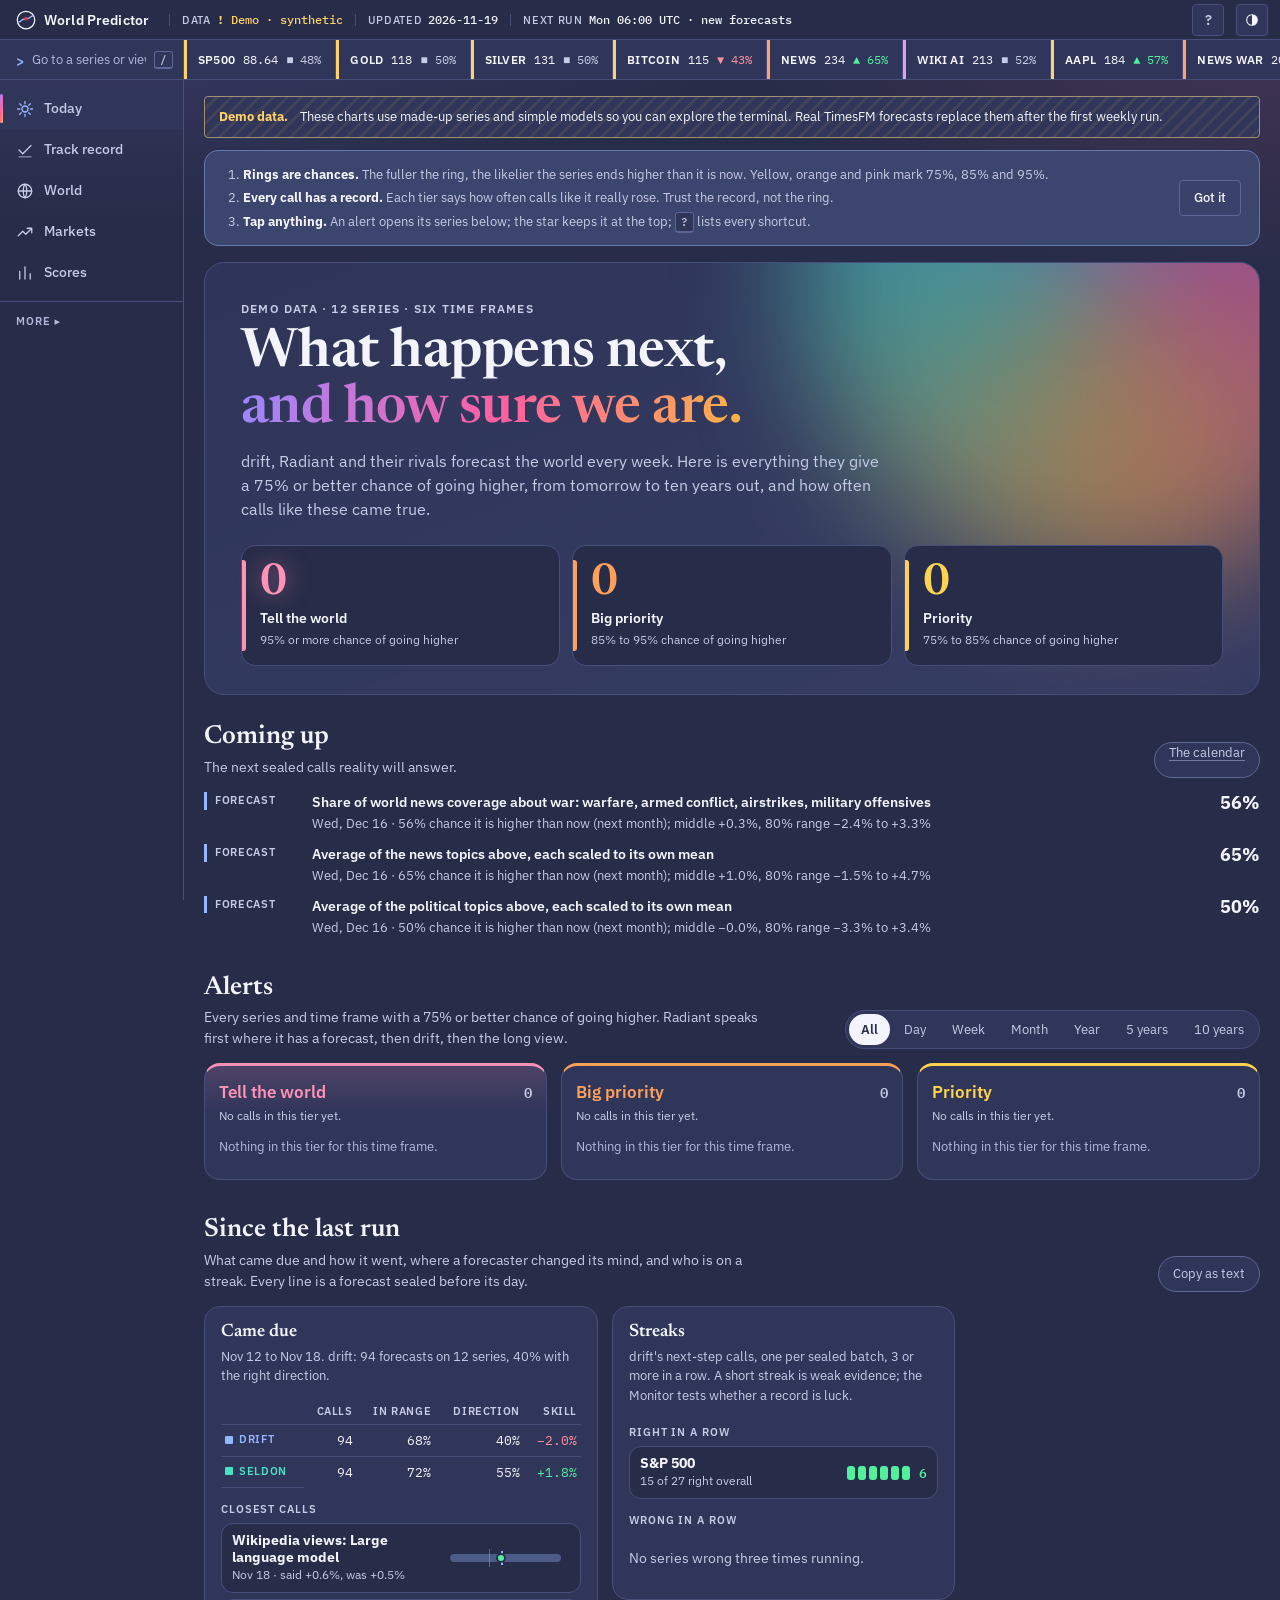
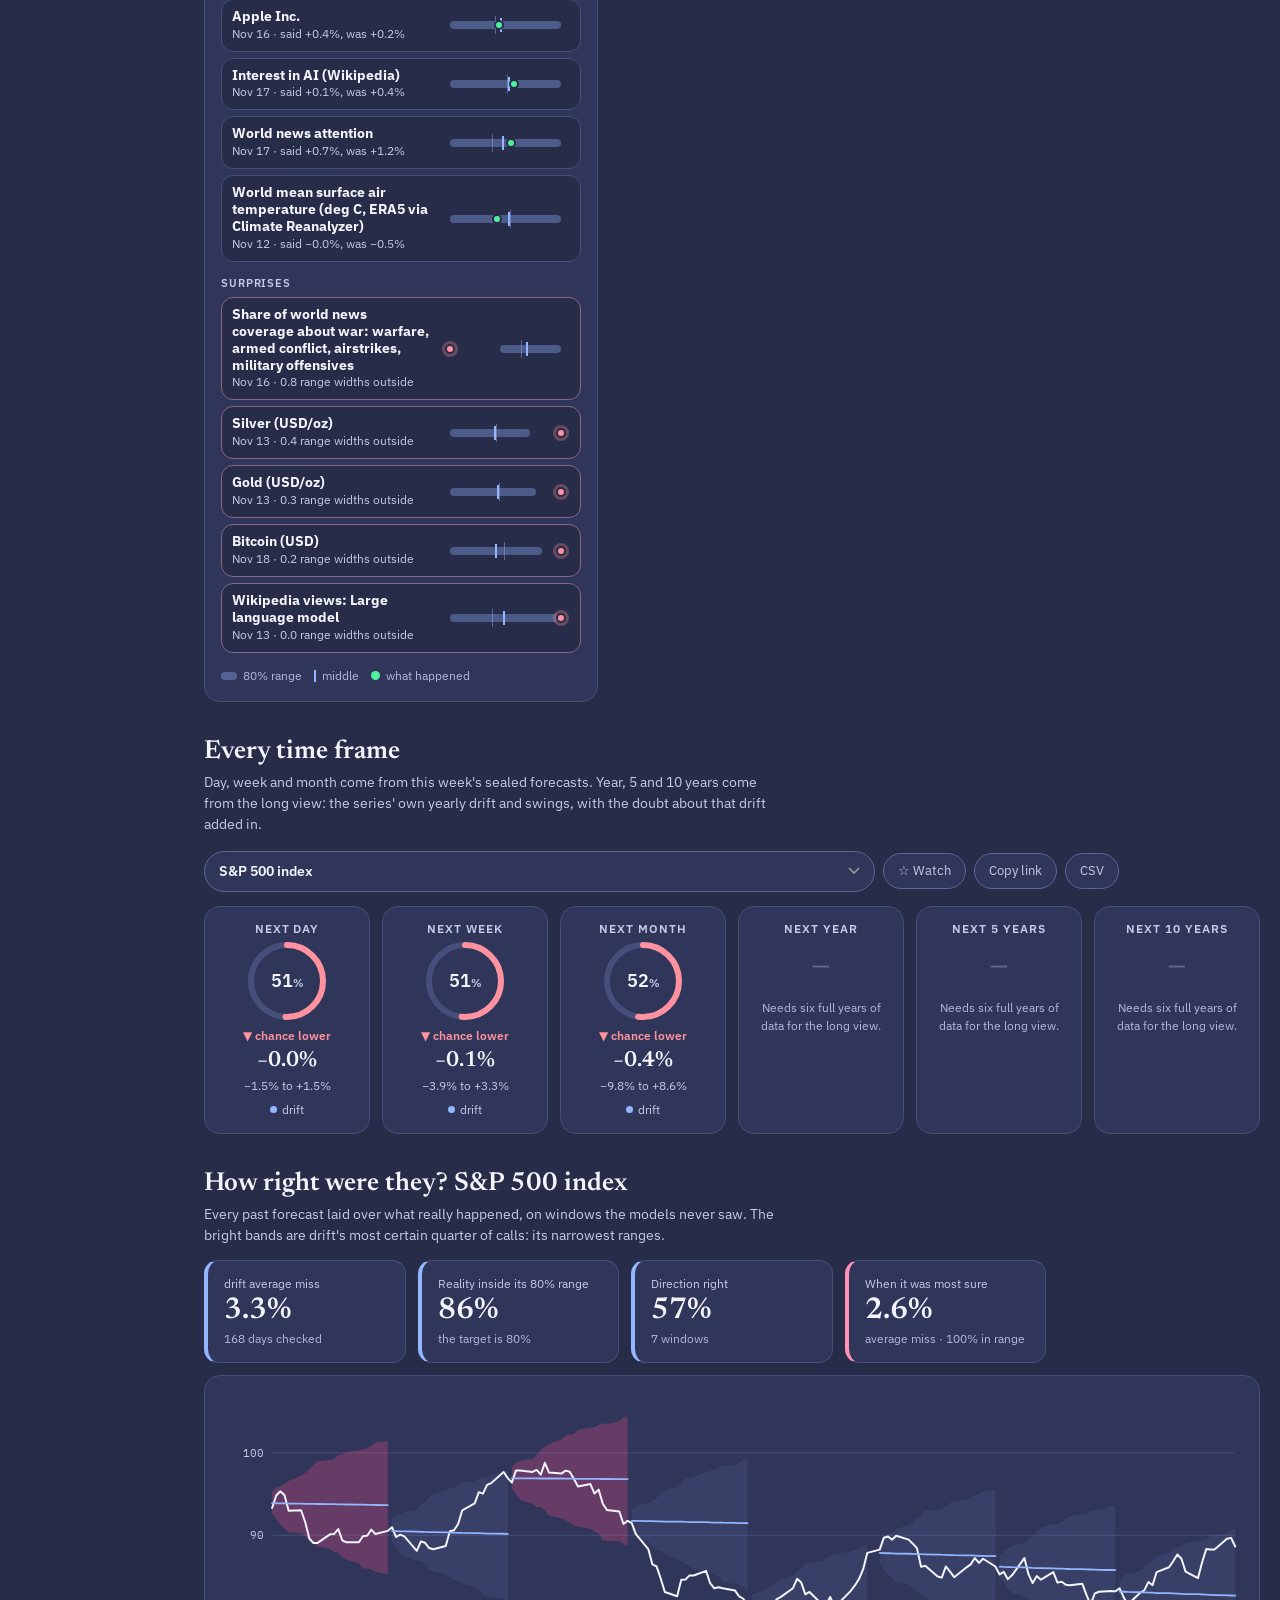
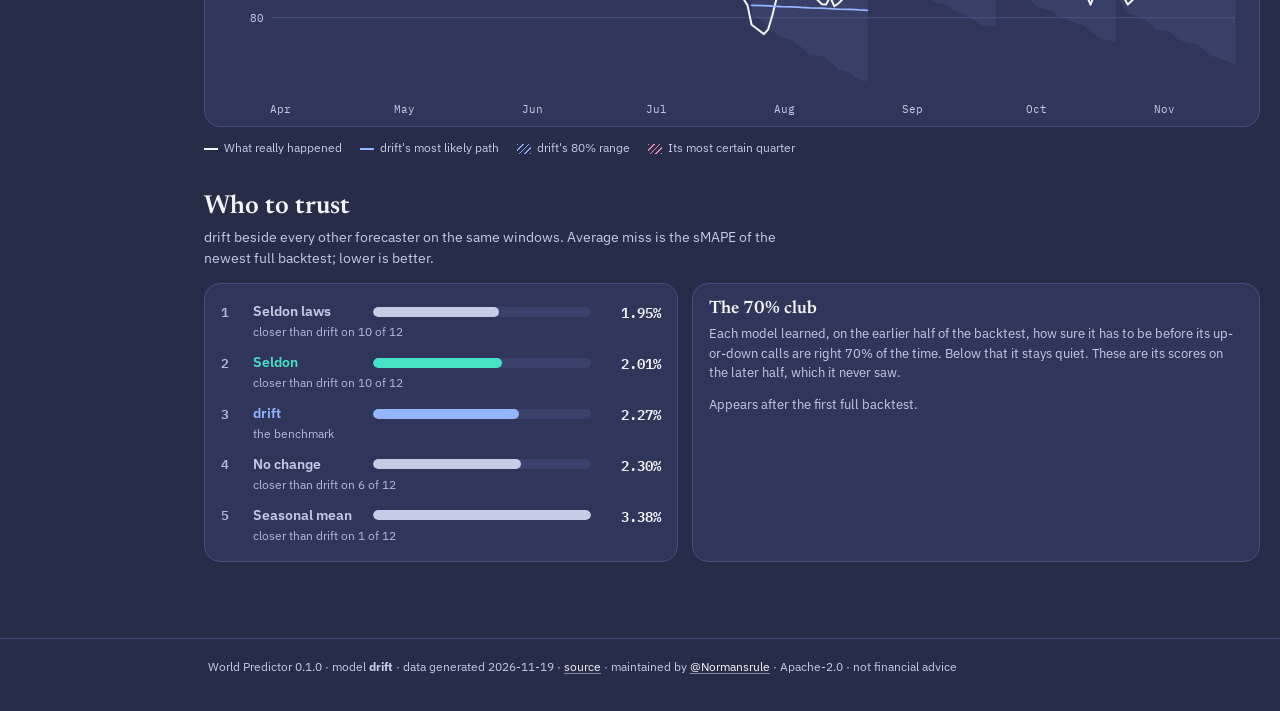
==== commit b59273ef: "The race: what happened against TimesFM, Radiant and Seldon over the years, with YTD to 10Y and how " ====
--- a/site/app/index.html
+++ b/site/app/index.html
@@ -43,13 +43,14 @@
 <div class="shell">
   <nav class="rail" aria-label="Views">
     <a href="#today" class="primary"><svg viewBox="0 0 24 24" aria-hidden="true"><circle cx="12" cy="12" r="4"/><path d="M12 2v3M12 19v3M2 12h3M19 12h3M4.9 4.9l2.1 2.1M17 17l2.1 2.1M4.9 19.1 7 17M17 7l2.1-2.1"/></svg>Today</a>
+    <a href="#record" class="primary"><svg viewBox="0 0 24 24" aria-hidden="true"><path d="M4 12l5 5L20 6"/><path d="M4 21h16" opacity=".5"/></svg>Track record</a>
     <a href="#terminal" class="primary"><svg viewBox="0 0 24 24" aria-hidden="true"><circle cx="12" cy="12" r="9"/><path d="M3 12h18M12 3c3 3 3 15 0 18M12 3c-3 3-3 15 0 18"/></svg>World</a>
     <a href="#markets" class="primary"><svg viewBox="0 0 24 24" aria-hidden="true"><path d="M3 17l6-6 4 4 8-8M15 7h6v6"/></svg>Markets</a>
     <a href="#desk" class="primary"><svg viewBox="0 0 24 24" aria-hidden="true"><path d="M5 20V10M12 20V4M19 20v-7"/></svg>Scores</a>
-    <a href="#lab" class="primary"><svg viewBox="0 0 24 24" aria-hidden="true"><path d="M9 3h6M10 3v6l-5 9a2 2 0 0 0 2 3h10a2 2 0 0 0 2-3l-5-9V3"/></svg>Your call</a>
     <details class="more-nav">
       <summary>More</summary>
       <div class="more-sheet">
+      <a href="#lab">Your call</a>
       <a href="#events">World events</a>
       <a href="#calendar">Coming up</a>
       <a href="#compare">Compare</a>
@@ -81,6 +82,7 @@
     <section class="view" id="view-compare" aria-labelledby="compare-h"><div id="compare-root"></div></section>
     <section class="view" id="view-hype" aria-labelledby="hype-h"><div id="hype-root"></div></section>
     <section class="view" id="view-spikes" aria-labelledby="spikes-h"><div id="spikes-root"></div></section>
+    <section class="view" id="view-record" aria-labelledby="tr-h"><div id="record-root"></div></section>
 
     <section class="view" id="view-terminal" aria-labelledby="terminal-h"><div id="terminal-root"></div></section>
 
@@ -302,6 +304,7 @@
           <dl class="keys">
             <dt><kbd>1</kbd>…<kbd>0</kbd></dt><dd>Switch view</dd>
             <dt><kbd>/</kbd></dt><dd>Go to a series or view</dd>
+            <dt><kbd>K</kbd></dt><dd>Track record: every call, right or wrong</dd>
             <dt><kbd>T</kbd></dt><dd>Slate or light theme</dd>
             <dt><kbd>↑</kbd> <kbd>↓</kbd></dt><dd>Move your call in the Lab (with <kbd>Shift</kbd>: faster)</dd>
             <dt><kbd>[</kbd> <kbd>]</kbd></dt><dd>Narrow or widen your range</dd>
@@ -356,6 +359,8 @@
 <script src="js/compare.js"></script>
 <script src="js/hype.js"></script>
 <script src="js/spikes.js"></script>
+<script src="js/record.js"></script>
+<script src="js/race.js"></script>
 <script src="js/share.js"></script>
 <script src="js/today.js"></script>
 <script src="js/app.js"></script>
--- a/site/app/css/app.css
+++ b/site/app/css/app.css
@@ -1319,6 +1319,7 @@
 .sk-mk td b { display: block; font: 600 15px var(--mono); } .sk-mk td small, .sk-mk th small { display: block; font-size: 11.5px; color: var(--ink-3); font-weight: 400; text-transform: none; letter-spacing: 0; }
 .sk-mk + p, .table-wrap:has(.sk-mk) + .hy-verdict { margin-top: 12px; }
 .sk-mk td.pass { outline: 2px solid var(--ink); outline-offset: -2px; }
+.sk-mk td small.sk-era { margin-top: 2px; font-style: italic; }
 .sk-t { list-style: none; margin: 0; padding: 0; display: grid; grid-template-columns: repeat(3, minmax(0, 1fr)); gap: 10px; }
 .sk-t a { display: grid; grid-template-columns: auto minmax(0, 1fr) auto; gap: 12px; align-items: center; padding: 12px 14px; border-radius: 14px; background: var(--panel); border: 1px solid var(--line); border-left: 3px solid var(--c); color: var(--ink); text-decoration: none; }
 @media (hover: hover) { .sk-t a:hover { border-color: var(--line-2); border-left-color: var(--c); } }
@@ -1342,3 +1343,111 @@
 .mo-src-table th small, .mo-src-table td small { display: block; color: var(--ink-3); font: 11px var(--mono); margin-top: 2px; }
 .mo-facts dd.warn { color: var(--warn); }
 @media (max-width: 860px) { .mo-src-facts { grid-template-columns: repeat(2, minmax(0, 1fr)) !important; } .mo-src-table th:nth-child(n+4), .mo-src-table td:nth-child(n+4) { display: none; } }
+
+/* ---------- Track record and "What it says now" ---------- */
+.tr-top { background: var(--aura), var(--panel); }
+.tr-hero { display: flex; gap: 28px; align-items: center; flex-wrap: wrap; }
+.tr-ring .ring-bg { fill: none; stroke: var(--line); stroke-width: 12; }
+.tr-ring-n { font: 600 34px var(--mono); fill: var(--ink); } .tr-ring-l { font-size: 13px; fill: var(--ink-2); }
+.tr-wl { flex: 1 1 320px; min-width: 0; }
+.tr-wl h2 { margin: 0 0 4px; }
+.tr-big { font: 600 clamp(26px, 4.2vw, 40px) var(--mono); margin: 0 0 6px; color: var(--ink-2); }
+.tr-big .w { color: var(--up); } .tr-big .l { color: var(--down); } .tr-big .sep { color: var(--ink-3); }
+.tr-sub { margin: 0 0 12px; color: var(--ink-2); max-width: 62ch; }
+.tr-pills { display: flex; flex-wrap: wrap; gap: 8px; }
+.tr-pills span { border: 1px solid var(--line); border-radius: 999px; padding: 4px 12px; font-size: 13px; color: var(--ink-2); background: var(--panel); }
+.tr-pills b { color: var(--ink); font-weight: 600; margin-right: 4px; }
+.tr-how { margin: 18px 0 0; color: var(--ink-2); font-size: 14px; max-width: 80ch; }
+.tr-areas { display: grid; grid-template-columns: repeat(auto-fill, minmax(210px, 1fr)); gap: 12px; }
+.tr-area { border: 1px solid var(--line); border-top: 3px solid var(--c); border-radius: var(--r); padding: 12px 14px; background: var(--panel); }
+.tr-area h3 { margin: 0 0 4px; font-size: 14px; color: var(--ink-2); font-weight: 600; }
+.tr-score { margin: 0 0 8px; font: 500 14px var(--mono); color: var(--ink-2); } .tr-score b { font-size: 26px; color: var(--ink); margin-right: 6px; }
+.tr-bar { position: relative; height: 10px; border-radius: 5px; background: var(--panel-2); overflow: hidden; }
+.tr-bar i { position: absolute; inset: 0 auto 0 0; background: var(--c); border-radius: 5px; }
+.tr-bar s { position: absolute; left: 50%; top: -2px; bottom: -2px; width: 2px; background: var(--ink); opacity: .7; }
+.tr-v { margin: 8px 0 0; font-size: 13px; color: var(--ink-2); }
+.tr-bands { display: grid; gap: 10px; }
+.tr-band { display: grid; grid-template-columns: 96px 1fr 84px; gap: 12px; align-items: center; }
+.tr-bl { font-weight: 600; } .tr-bn { font: 13px var(--mono); color: var(--ink-3); text-align: right; }
+.tr-pair { display: grid; gap: 3px; }
+.tr-b { height: 18px; border-radius: 3px; min-width: 64px; display: flex; align-items: center; }
+.tr-b span { font: 12px var(--mono); padding: 0 6px; white-space: nowrap; }
+.tr-b.said { background: var(--band); color: var(--ink); } .tr-b.got { background: var(--tfm); color: var(--on-tfm); }
+.tr-day { border-top: 1px solid var(--line); padding: 12px 0 6px; }
+.tr-day h3 { margin: 0 0 8px; font-size: 15px; display: flex; gap: 10px; align-items: baseline; flex-wrap: wrap; }
+.tr-dscore { font: 600 13px var(--mono); } .tr-dscore.good { color: var(--up); } .tr-dscore.bad { color: var(--down); }
+.tr-calls { list-style: none; margin: 0; padding: 0; display: grid; gap: 4px; }
+.tr-calls li { display: grid; grid-template-columns: 26px minmax(0, 1fr) 64px minmax(110px, 180px); gap: 10px; align-items: center; padding: 6px 8px; border-radius: var(--r); background: var(--panel); }
+.tr-mark { font-weight: 700; text-align: center; } .tr-calls li.ok .tr-mark { color: var(--up); } .tr-calls li.no .tr-mark { color: var(--down); }
+.tr-call b { font-weight: 500; } .tr-call small, .tr-what small { display: block; font-size: 12px; color: var(--ink-3); }
+.tr-what { font-size: 13px; color: var(--ink-2); }
+.tr-chance { font: 600 12px var(--mono); padding: 2px 8px; border-radius: 999px; text-align: center; white-space: nowrap; border: 1px solid var(--line); }
+.tr-chance.b-very-likely { background: var(--tfm); color: var(--on-tfm); border-color: transparent; }
+.tr-chance.b-likely { background: var(--band); color: var(--ink); }
+.tr-chance.b-tossup { color: var(--ink-3); }
+.tr-models summary { cursor: pointer; } .tr-models summary h2 { display: inline; font-size: 18px; }
+.tr-models tr.me td { font-weight: 600; }
+.tr-cards { display: grid; grid-template-columns: repeat(auto-fill, minmax(230px, 1fr)); gap: 10px; }
+.tr-card { display: grid; gap: 6px; padding: 12px 14px; border: 1px solid var(--line); border-left: 4px solid var(--c); border-radius: var(--r); background: var(--panel); color: var(--ink); text-decoration: none; }
+.tr-card:hover { background: var(--panel-2); }
+.tr-card b { font-size: 16px; font-weight: 600; line-height: 1.3; }
+.tr-card.up b::before { content: "▲ "; color: var(--up); } .tr-card.down b::before { content: "▼ "; color: var(--down); }
+.tr-area-l { font-size: 11.5px; text-transform: uppercase; letter-spacing: .06em; color: var(--ink-3); }
+.tr-meta { display: flex; gap: 8px; align-items: center; flex-wrap: wrap; font-size: 12.5px; color: var(--ink-2); }
+.tr-card small { color: var(--ink-3); font-size: 12px; }
+@media (max-width: 640px) {
+  .tr-hero { gap: 16px; } .tr-ring { width: 104px; height: 104px; }
+  .tr-calls li { grid-template-columns: 22px minmax(0, 1fr) 54px; }
+  .tr-calls li .tr-what { grid-column: 2 / -1; }
+  .tr-band { grid-template-columns: 76px 1fr; } .tr-bn { grid-column: 2; text-align: left; }
+}
+.tr-card { align-content: start; }
+.tr-day > summary { cursor: pointer; list-style: none; } .tr-day > summary::-webkit-details-marker { display: none; }
+.tr-day > summary h3::before { content: "▸"; color: var(--ink-3); } .tr-day[open] > summary h3::before { content: "▾"; }
+.tr-strip { display: inline-flex; flex-wrap: wrap; gap: 2px; margin-left: auto; max-width: 50%; }
+.tr-strip i { width: 6px; height: 12px; border-radius: 1px; } .tr-strip i.ok { background: var(--up); } .tr-strip i.no { background: var(--down); }
+@media (max-width: 640px) { .tr-strip { max-width: 100%; margin-left: 0; } }
+.tr-says { font-size: 18px; margin: 0; display: flex; gap: 10px; align-items: center; flex-wrap: wrap; }
+.tr-says.up b::before { content: "▲ "; color: var(--up); } .tr-says.down b::before { content: "▼ "; color: var(--down); }
+.tr-grid-c { display: grid; grid-template-columns: repeat(auto-fill, minmax(min(100%, 420px), 1fr)); gap: 14px; margin-bottom: 12px; }
+.tr-fig { margin: 0; border: 1px solid var(--line); border-radius: var(--r); padding: 10px 12px; background: var(--panel); }
+.tr-fig figcaption { font-weight: 600; margin-bottom: 4px; } .tr-fig figcaption a { color: var(--ink); text-decoration: none; }
+.tr-series .tr-fig { margin-top: 12px; }
+.tr-chart { width: 100%; height: auto; display: block; }
+.tr-chart .tr-grid { stroke: var(--line); stroke-width: 1; } .tr-chart .tr-ax { fill: var(--ink-3); font: 11px var(--mono); }
+.tr-chart .tr-now-l { stroke: var(--ink-3); stroke-dasharray: 2 3; }
+.tr-legend { display: flex; flex-wrap: wrap; gap: 6px 14px; font-size: 12.5px; color: var(--ink-2); margin-top: 6px; }
+.tr-legend i { display: inline-block; width: 14px; height: 3px; border-radius: 2px; margin-right: 6px; vertical-align: middle; }
+.tr-legend .dim { color: var(--ink-3); font-size: 11.5px; }
+.tr-sb { font-size: 12px; color: var(--ink-3); } .tr-sb.yes { color: var(--up); font-weight: 600; }
+.tr-rng { font-size: 13px; color: var(--ink-2); } .tr-rng b { color: var(--ink); font-weight: 600; font-variant-numeric: tabular-nums; }
+.tr-rng small { color: var(--ink-3); font-size: 12px; } .tr-card .tr-rng b::before, .tr-says .tr-rng b::before { content: none; }
+.tr-rng.big { font-size: 15px; margin: 8px 0 0; }
+.tr-what small.tr-rl { font-variant-numeric: tabular-nums; } .tr-rl.ok { color: var(--up); } .tr-rl.no { color: var(--down); }
+.tr-behind { border-left: 4px solid var(--up); padding-left: 16px; }
+
+/* The race: what happened against each forecaster, over years, with the gap panel and the scoreboard beside the forecast */
+.rc-head { display: flex; flex-wrap: wrap; gap: 10px 18px; align-items: center; justify-content: space-between; margin: 4px 0 8px; }
+.rc-head .chips { margin: 0; }
+.rc-head .chip[disabled] { opacity: .45; cursor: not-allowed; }
+.rc-grid { display: grid; grid-template-columns: minmax(0, 1fr) 320px; gap: 16px; align-items: start; }
+.rc-plot { min-width: 0; }
+.rc-svg { width: 100%; height: auto; display: block; }
+.rc-live { fill: var(--ink); opacity: .05; }
+.rc-gt { font-size: 12px; }
+.rc-board { border: 1px solid var(--line); border-radius: 10px; padding: 12px 14px; background: var(--bg-2, transparent); }
+.rc-board h3 { margin: 0 0 4px; font-size: 15px; }
+.rc-board .dim { font-size: 12px; margin: 0 0 8px; }
+.rc-when { font-size: 11.5px; color: var(--ink-3); margin: 0 0 8px; } .rc-when b { color: var(--ink-2); font-weight: 600; }
+.rc-models { list-style: none; margin: 0; padding: 0; display: grid; gap: 8px; }
+.rc-models li { border-top: 1px solid var(--line); padding-top: 8px; }
+.rc-models h4 { margin: 0 0 4px; font-size: 13px; font-weight: 600; }
+.rc-models h4 i { display: inline-block; width: 12px; height: 3px; border-radius: 2px; background: var(--c); margin-right: 7px; vertical-align: middle; }
+.rc-cells { display: grid; grid-template-columns: repeat(3, 1fr); gap: 6px; font-variant-numeric: tabular-nums; }
+.rc-cells span { display: block; font-size: 11px; color: var(--ink-3); }
+.rc-cells b { font-size: 16px; font-weight: 600; }
+.rc-cells small { display: block; font-size: 11px; color: var(--ink-3); line-height: 1.3; }
+.rc-cells .win b { color: var(--up); } .rc-cells .win b::after { content: " ✦"; font-size: 12px; }
+.rc-say { font-size: 13px; margin: 10px 0 6px; }
+.rc-board .note { font-size: 11.5px; margin: 0; }
+@media (max-width: 900px) { .rc-grid { grid-template-columns: 1fr; } }
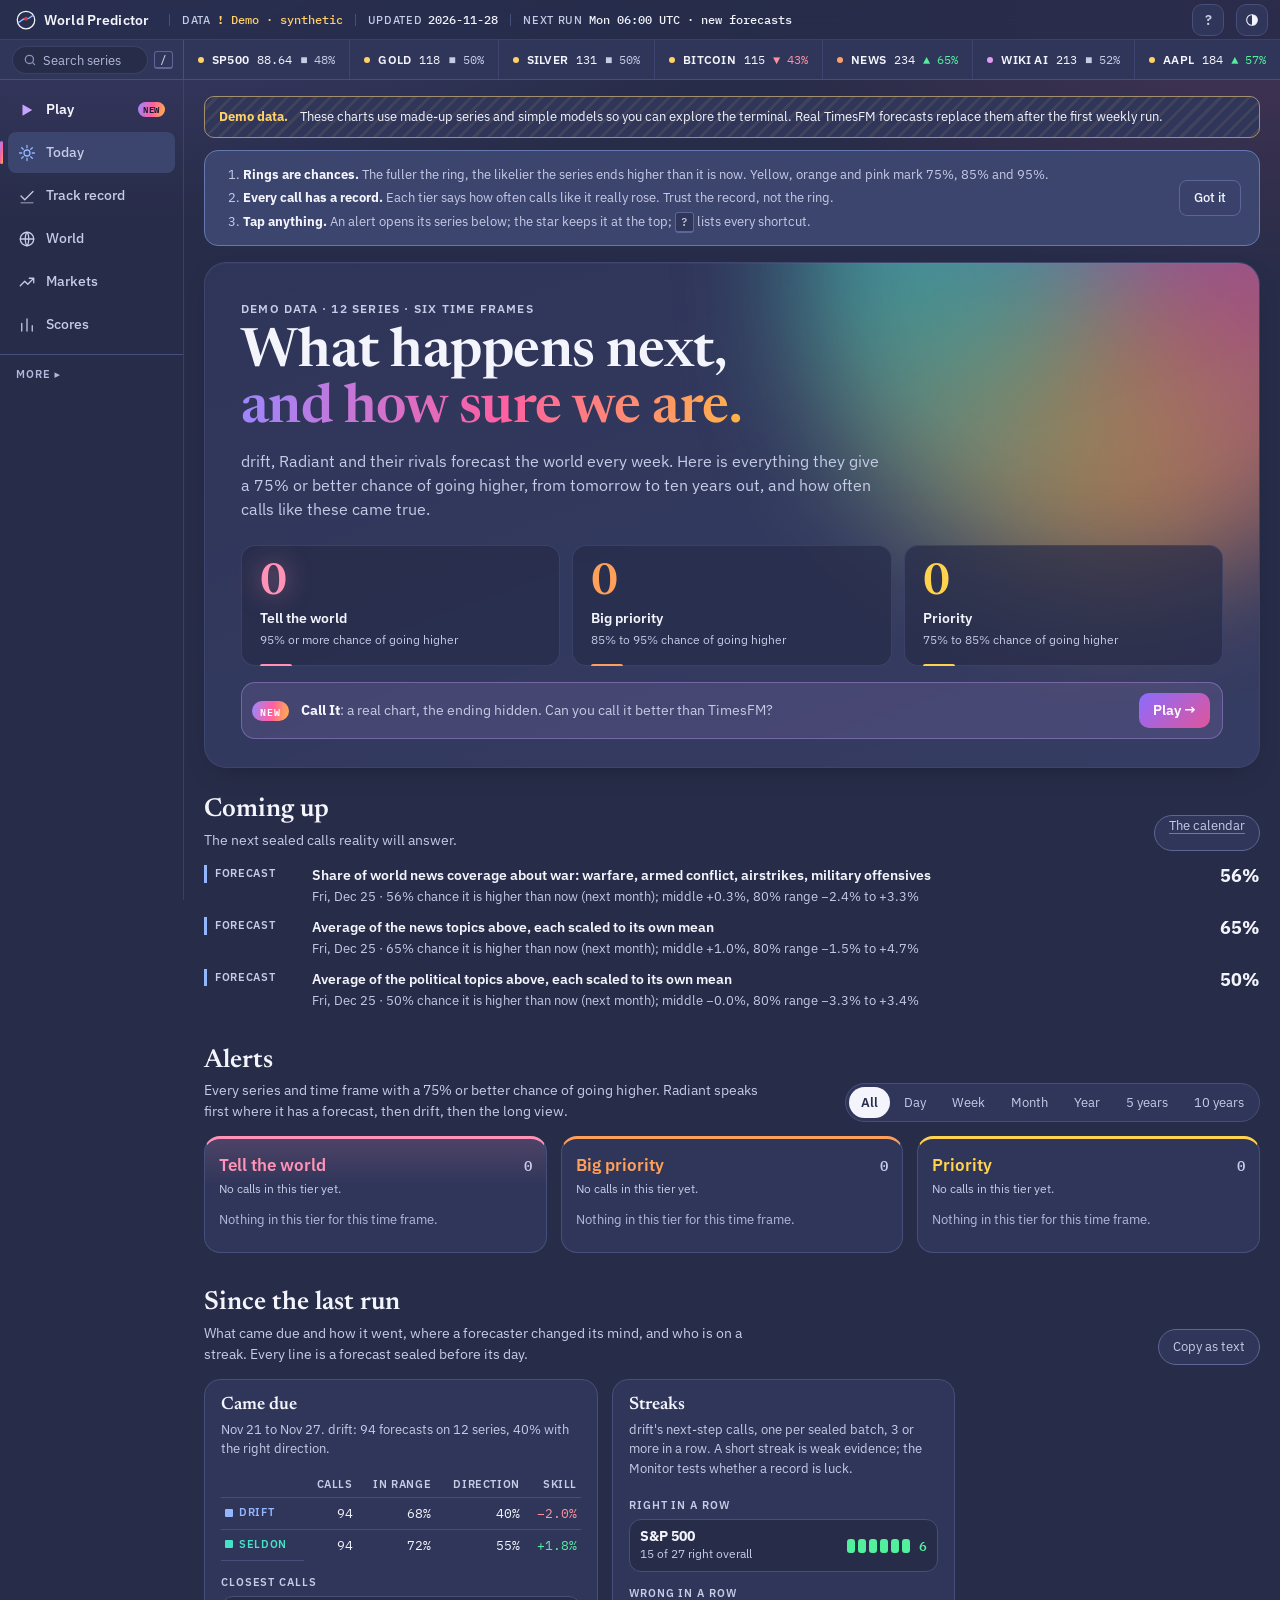
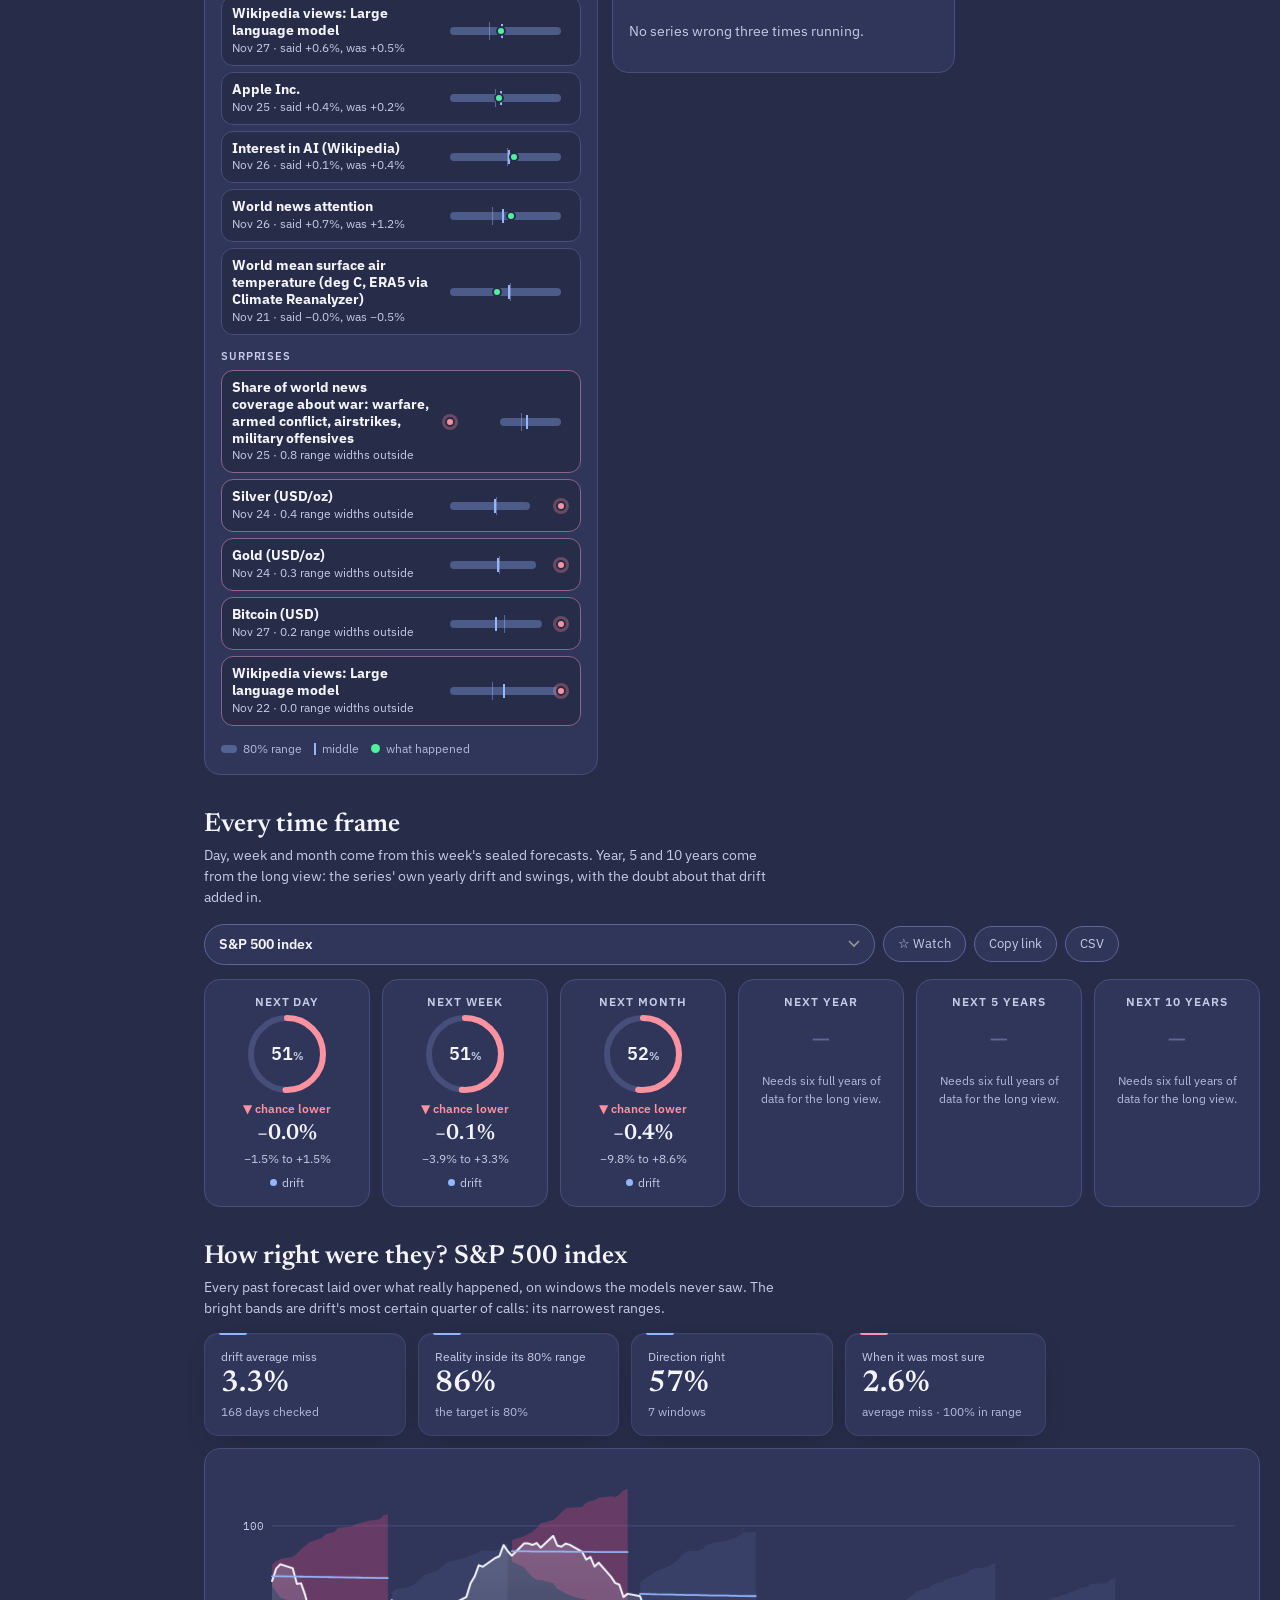
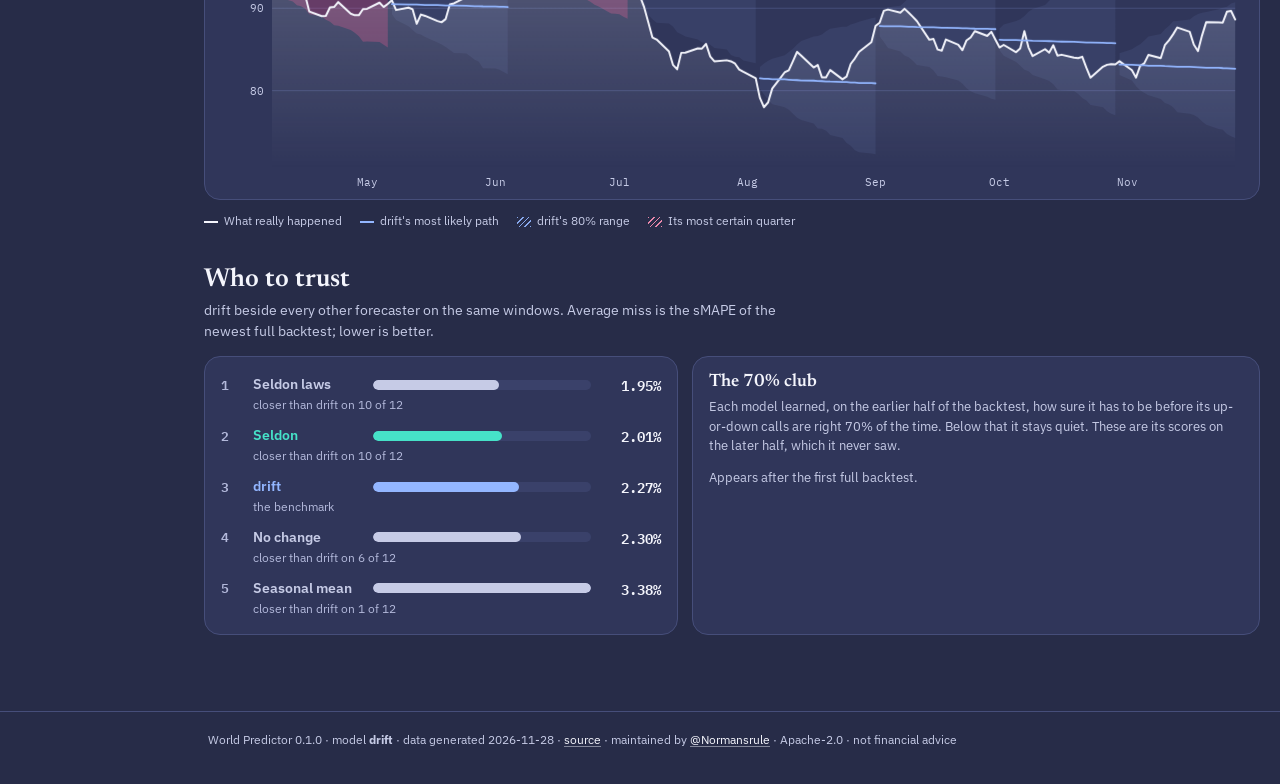
==== commit cf51a80e: "Call It: a game on real data where you call higher or lower before the hidden weeks are revealed and" ====
--- a/site/app/index.html
+++ b/site/app/index.html
@@ -12,7 +12,7 @@
   <link rel="preconnect" href="https://fonts.googleapis.com"><link rel="preconnect" href="https://fonts.gstatic.com" crossorigin>
   <link rel="stylesheet" href="https://fonts.googleapis.com/css2?family=IBM+Plex+Mono:wght@400;500;600&family=IBM+Plex+Sans:wght@400;500;600&family=Newsreader:opsz,wght@6..72,500;6..72,600&display=swap">
   <link rel="stylesheet" href="css/app.css">
-  <script>document.documentElement.classList.add("js"); try { const t = localStorage.getItem("wp-theme"); if (t) document.documentElement.dataset.theme = t; } catch (e) {}</script>
+  <script>document.documentElement.classList.add("js"); try { const t = localStorage.getItem("wp-theme"); if (t) document.documentElement.dataset.theme = t; const m = localStorage.getItem("wp-motion"); if (m) document.documentElement.dataset.motion = m; } catch (e) {}</script>
 </head>
 <body class="term">
 <a class="skip" href="#main">Skip to content</a>
@@ -33,7 +33,7 @@
 <div class="cmd" role="search">
   <label class="cmd-field">
     <span class="prompt" aria-hidden="true">&gt;</span>
-    <input id="cmd" type="text" autocomplete="off" spellcheck="false" placeholder="Go to a series or view" aria-label="Go to a series or view" aria-controls="cmd-list" aria-expanded="false" role="combobox" aria-autocomplete="list">
+    <input id="cmd" type="text" autocomplete="off" spellcheck="false" placeholder="Search series" aria-label="Go to a series or view" aria-controls="cmd-list" aria-expanded="false" role="combobox" aria-autocomplete="list">
     <kbd>/</kbd>
   </label>
   <ul class="cmd-list" id="cmd-list" role="listbox" hidden></ul>
@@ -42,6 +42,7 @@
 
 <div class="shell">
   <nav class="rail" aria-label="Views">
+    <a href="#play" class="primary play-link"><svg viewBox="0 0 24 24" aria-hidden="true"><path d="M6 4.5v15l13-7.5z"/></svg>Play</a>
     <a href="#today" class="primary"><svg viewBox="0 0 24 24" aria-hidden="true"><circle cx="12" cy="12" r="4"/><path d="M12 2v3M12 19v3M2 12h3M19 12h3M4.9 4.9l2.1 2.1M17 17l2.1 2.1M4.9 19.1 7 17M17 7l2.1-2.1"/></svg>Today</a>
     <a href="#record" class="primary"><svg viewBox="0 0 24 24" aria-hidden="true"><path d="M4 12l5 5L20 6"/><path d="M4 21h16" opacity=".5"/></svg>Track record</a>
     <a href="#terminal" class="primary"><svg viewBox="0 0 24 24" aria-hidden="true"><circle cx="12" cy="12" r="9"/><path d="M3 12h18M12 3c3 3 3 15 0 18M12 3c-3 3-3 15 0 18"/></svg>World</a>
@@ -50,6 +51,7 @@
     <details class="more-nav">
       <summary>More</summary>
       <div class="more-sheet">
+      <a href="#desk" class="phone-only">Scores</a>
       <a href="#lab">Your call</a>
       <a href="#events">World events</a>
       <a href="#calendar">Coming up</a>
@@ -133,6 +135,8 @@
       </div>
     </section>
 
+    <section class="view" id="view-play" aria-label="Call It, the game"><div id="play-root"></div></section>
+
     <section class="view" id="view-lab" aria-labelledby="lab-h">
       <div class="vhead">
         <h1 id="lab-h">The Lab</h1>
@@ -333,6 +337,7 @@
 <dialog id="help" aria-labelledby="help-h">
   <header><h2 id="help-h">Shortcuts and offline</h2><button class="icon-btn" data-close aria-label="Close">✕</button></header>
   <div class="help-keys"></div>
+  <p class="help-motion">Motion: <button class="btn small" id="motion-btn" aria-pressed="false">Full</button> <span>Calm stills the moving backdrop and the entrances; your system's reduced-motion setting always wins.</span></p>
   <p>Everything is also one tap away: the five buttons on the left (at the bottom on a phone), and More for the rest. <a href="#about" data-close>About World Predictor</a></p>
   <div id="offline-box"></div>
   <div id="follow-box">
@@ -344,6 +349,8 @@
 </dialog>
 <script src="data/data.js"></script>
 <script src="data/pipeline.js"></script>
+<script src="vendor/anime.umd.min.js"></script>
+<script src="js/motion.js"></script>
 <script src="js/charts.js"></script>
 <script src="js/trace.js"></script>
 <script src="js/lab.js"></script>
@@ -361,8 +368,10 @@
 <script src="js/spikes.js"></script>
 <script src="js/record.js"></script>
 <script src="js/race.js"></script>
+<script src="js/fastlane.js"></script>
 <script src="js/share.js"></script>
 <script src="js/today.js"></script>
+<script src="js/play.js"></script>
 <script src="js/app.js"></script>
 <script src="js/offline.js"></script>
 </body>
--- a/site/app/css/app.css
+++ b/site/app/css/app.css
@@ -1451,3 +1451,355 @@
 .rc-say { font-size: 13px; margin: 10px 0 6px; }
 .rc-board .note { font-size: 11.5px; margin: 0; }
 @media (max-width: 900px) { .rc-grid { grid-template-columns: 1fr; } }
+
+/* ---------- Sleek (round 27): a calmer finish over the whole app ----------
+   Fewer lines, softer surfaces, one accent per card. Colour still carries meaning, but as a small
+   dot or a hairline rather than a thick stripe, so the numbers lead and the chrome steps back.
+   Everything here overrides earlier rules by coming last; nothing above it changes. */
+:root {
+  --r: 10px;
+  --line-soft: color-mix(in srgb, var(--line) 62%, transparent);
+  --lift: 0 1px 0 rgba(255, 255, 255, .035) inset, 0 10px 30px -18px rgba(8, 10, 24, .55);
+}
+:root[data-theme="light"] { --lift: 0 1px 2px rgba(20, 23, 46, .05), 0 12px 28px -20px rgba(20, 23, 46, .28); }
+
+/* The top: one quiet bar and a ticker whose areas are dots, not stripes. */
+.status { background: color-mix(in srgb, var(--bg) 82%, transparent); backdrop-filter: saturate(140%) blur(14px); -webkit-backdrop-filter: saturate(140%) blur(14px); border-bottom-color: var(--line-soft); }
+.tape a, .tape a[style] { box-shadow: none; border-right-color: var(--line-soft); }
+.tape a::before { content: ""; width: 6px; height: 6px; border-radius: 50%; background: var(--c, var(--line-2)); flex: none; }
+
+/* The rail: a rounded pill for the current page instead of a full-width bar. */
+.rail { border-right-color: var(--line-soft); }
+.rail a.primary, .rail a { border-radius: 8px; margin: 1px 8px; padding-left: 10px; padding-right: 10px; }
+.rail a[aria-current="page"] { background: color-mix(in srgb, var(--tfm) 12%, var(--panel)); }
+.rail a[aria-current="page"]::before { left: -8px; top: 9px; bottom: 9px; }
+
+/* Cards: soft hairlines, a gentle lift, and a header that is part of the card rather than a slab. */
+.card { border-color: var(--line-soft); box-shadow: var(--lift); padding: 0 16px 14px; }
+.ph { background: transparent; border-bottom-color: var(--line-soft); margin: 0 -16px 12px; padding: 0 16px; min-height: 42px; }
+.ph h2, .card > h2 { letter-spacing: .05em; font-size: 11.5px; color: var(--ink-2); }
+table th { color: var(--ink-3); }
+tbody tr { transition: background-color .15s ease; }
+
+/* One accent per card: a short hairline on top instead of a thick stripe down the side. */
+.tr-card, .kpi, .ev-chip, .sk-t a { border-left-width: 1px; border-left-color: var(--line-soft); border-color: var(--line-soft); position: relative; box-shadow: var(--lift); }
+.tr-card::after, .kpi::after, .ev-chip::after, .sk-t a::after { content: ""; position: absolute; left: 14px; top: -1px; width: 28px; height: 2px; border-radius: 0 0 2px 2px; background: var(--c, var(--t-world)); }
+.tr-card { gap: 5px; padding: 14px 16px 12px; transition: transform .2s var(--ease), border-color .2s var(--ease), background-color .2s ease; }
+@media (hover: hover) { .tr-card:hover, .ev-chip:hover, .sk-t a:hover { transform: translateY(-2px); border-color: color-mix(in srgb, var(--c, var(--line-2)) 55%, var(--line)); background: var(--panel); } }
+.tr-area-l { letter-spacing: .08em; font-size: 10.5px; }
+.tr-card small { font-size: 11.5px; }
+.tr-behind { border-left: 0; padding-left: 0; }
+.counter { background: color-mix(in srgb, var(--bg) 70%, transparent); border-color: var(--line-soft); }
+.counter::before { top: auto; bottom: -1px; left: 18px; width: 32px; height: 2px; border-radius: 2px 2px 0 0; }
+
+/* Chips and buttons: lighter, rounder. */
+.chip, .btn { border-radius: 8px; }
+.chips { gap: 0; border-radius: 10px; }
+
+/* Calmer hero: the aura stays, the edge goes. */
+.hero-t { border-color: var(--line-soft); box-shadow: var(--lift); border-radius: 22px; }
+
+@media (prefers-reduced-motion: reduce) { .tr-card, .counter { transition: none; } }
+.tr-foot { display: flex; justify-content: space-between; gap: 8px; flex-wrap: wrap; font-size: 11.5px; color: var(--ink-3); margin-top: 2px; padding-top: 8px; border-top: 1px solid var(--line-soft); }
+.tr-card .tr-meta { font-size: 12.5px; }
+.tr-since { display: flex; gap: 16px; align-items: center; margin: -8px 0 28px; padding: 14px 18px; border-radius: 16px; border: 1px solid var(--line-soft);
+  background: linear-gradient(100deg, color-mix(in srgb, var(--tfm) 10%, var(--panel)), var(--panel)); box-shadow: var(--lift); }
+.tr-since-ring { flex: none; display: grid; } .tr-since-ring .tr-ring-l { display: none; } .tr-since-ring .tr-ring-n { font-size: 15px; transform: translateY(4px); }
+.tr-since p { margin: 0; } .tr-since-h { font-size: 15px; } .tr-since-s { font-size: 13px; color: var(--ink-2); margin-top: 2px !important; }
+.tr-since .w { color: var(--up); font-weight: 600; } .tr-since .l { color: var(--down); font-weight: 600; }
+.tr-since a { color: var(--tfm); white-space: nowrap; }
+.tr-top { padding: 26px 28px 22px; border: 1px solid var(--line-soft); border-radius: 22px; box-shadow: var(--lift); }
+.tr-top > p, .tr-top .tr-how { max-width: 78ch; }
+@media (max-width: 860px) { .tr-top { padding: 18px 16px; border-radius: 16px; } }
+.tr-since .tr-since-ring .tr-ring { width: 56px; height: 56px; }
+.tr-since .tr-since-ring .tr-ring-n { font-size: 13px !important; letter-spacing: -.02em; }
+@media (max-width: 860px) { .tr-since { align-items: flex-start; padding: 12px 14px; gap: 12px; } .tr-since .tr-since-ring .tr-ring { width: 48px; height: 48px; } .tr-since .tr-since-ring .tr-ring-n { font-size: 12px !important; } }
+/* Every day at a glance (round 28) */
+.tr-cal { display: flex; gap: 22px; align-items: center; flex-wrap: wrap; margin: 14px 0 20px; padding: 16px 18px; border: 1px solid var(--line-soft); border-radius: 16px; background: var(--panel); box-shadow: var(--lift); }
+.tr-cal-g { display: flex; gap: 8px; }
+.tr-cal-w { display: grid; grid-template-rows: repeat(7, 18px); gap: 4px; font-size: 10px; color: var(--ink-3, var(--ink-2)); }
+.tr-cal-w b { font-weight: 500; line-height: 18px; }
+.tr-cal-grid { display: grid; grid-auto-flow: column; grid-template-rows: repeat(7, 18px); grid-auto-columns: 18px; gap: 4px; }
+.tr-cal-grid > * { width: 18px; height: 18px; border-radius: 5px; border: 0; padding: 0; display: block; }
+.tr-cal-none { background: var(--line-soft); opacity: .5; }
+.tr-cal-d { cursor: pointer; transition: transform .15s ease, box-shadow .15s ease; }
+.tr-cal-d:hover, .tr-cal-d:focus-visible { transform: scale(1.25); box-shadow: 0 0 0 2px var(--ink); outline: none; }
+.tr-cal-k { flex: 1 1 260px; min-width: 0; }
+.tr-cal-k p { margin: 0 0 8px; font-size: 14px; color: var(--ink-2); max-width: 62ch; } .tr-cal-k p b { color: var(--ink); }
+.tr-cal-l { display: inline-flex; align-items: center; gap: 4px; font-size: 11px; color: var(--ink-2); }
+.tr-cal-l i { width: 12px; height: 12px; border-radius: 3px; display: inline-block; }
+@media (max-width: 860px) { .tr-cal { padding: 12px; gap: 12px; } .tr-cal-grid { grid-template-rows: repeat(7, 14px); grid-auto-columns: 14px; gap: 3px; } .tr-cal-grid > * { width: 14px; height: 14px; border-radius: 4px; } .tr-cal-w { grid-template-rows: repeat(7, 14px); gap: 3px; } .tr-cal-w b { line-height: 14px; } }
+@media (prefers-reduced-motion: reduce) { .tr-cal-d { transition: none; } }
+.tr-day { scroll-margin-top: 96px; }
+@media (min-width: 861px) { .tr-cal-grid { grid-template-rows: repeat(7, 22px); grid-auto-columns: 22px; } .tr-cal-grid > * { width: 22px; height: 22px; border-radius: 6px; } .tr-cal-w { grid-template-rows: repeat(7, 22px); } .tr-cal-w b { line-height: 22px; } }
+/* Search: a soft pill instead of a cut-off field */
+.cmd-field { padding: 6px 10px 6px 12px; }
+.cmd-field .prompt { display: none; }
+.cmd-field input { height: 28px; padding: 0 10px 0 30px; border-radius: 999px; background: var(--bg) url("data:image/svg+xml,%3Csvg xmlns='http://www.w3.org/2000/svg' width='14' height='14' viewBox='0 0 24 24' fill='none' stroke='%238a92bd' stroke-width='2.2' stroke-linecap='round'%3E%3Ccircle cx='11' cy='11' r='7'/%3E%3Cpath d='m20 20-3.5-3.5'/%3E%3C/svg%3E") no-repeat 10px 50%; border: 1px solid var(--line-soft); font-size: 12.5px; }
+.cmd-field:focus-within { box-shadow: none; } .cmd-field:focus-within input { border-color: var(--tfm); }
+.cmd-field kbd { margin-left: -2px; }
+/* Surprises (round 29) */
+.tr-sp { display: grid; grid-template-columns: repeat(auto-fill, minmax(260px, 1fr)); gap: 14px; }
+.tr-sp-c { position: relative; display: flex; flex-direction: column; gap: 8px; padding: 14px 16px; border: 1px solid var(--line-soft); border-radius: var(--r, 10px); background: var(--panel); box-shadow: var(--lift); color: inherit; text-decoration: none; transition: transform .15s ease; }
+.tr-sp-c::after { content: ""; position: absolute; top: -1px; left: 16px; width: 28px; height: 2px; border-radius: 2px; background: var(--c); }
+.tr-sp-c:hover { transform: translateY(-2px); }
+.tr-sp-h { display: flex; justify-content: space-between; gap: 10px; align-items: baseline; } .tr-sp-h b { font-weight: 600; } .tr-sp-h small { color: var(--ink-2); white-space: nowrap; }
+.tr-sp-bar { position: relative; display: block; height: 14px; margin: 2px 6px; }
+.tr-sp-bar::before { content: ""; position: absolute; left: -6px; right: -6px; top: 50%; height: 1px; background: var(--line); }
+.tr-sp-bar s { position: absolute; top: 2px; bottom: 2px; border-radius: 4px; background: color-mix(in oklab, var(--up) 30%, transparent); border: 1px solid var(--up); }
+.tr-sp-bar i { position: absolute; top: 50%; width: 10px; height: 10px; margin: -5px 0 0 -5px; border-radius: 50%; background: var(--down); box-shadow: 0 0 0 2px var(--panel); }
+.tr-sp-t { font-size: 13.5px; } .tr-sp-k { font-size: 12px; color: var(--ink-2); }
+@media (prefers-reduced-motion: reduce) { .tr-sp-c { transition: none; } }
+/* Steadier numbers and clearer keyboard focus (round 29) */
+table, .tr-score, .tr-big, .tr-rng, .tr-sp-t, .kpi, .counter b, .tape, .tr-meta { font-variant-numeric: tabular-nums; }
+a:focus-visible, button:focus-visible, summary:focus-visible, .chip:focus-visible { outline: 2px solid var(--tfm); outline-offset: 2px; border-radius: 8px; }
+/* Fast lane (round 30) */
+.fl-grid { display: grid; grid-template-columns: repeat(2, minmax(0, 1fr)); gap: 16px; padding: 4px 16px 16px; }
+.fl-c { border: 1px solid var(--line-soft); border-radius: 14px; padding: 16px 18px; background: var(--panel); min-width: 0; }
+.fl-wide { grid-column: 1 / -1; }
+.fl-c h3 { margin: 0 0 6px; font-size: 12px; letter-spacing: .08em; text-transform: uppercase; color: var(--ink-2); }
+.fl-big { margin: 0 0 8px; } .fl-big b { font: 600 34px/1 var(--display); font-variant-numeric: tabular-nums; } .fl-big span { color: var(--ink-2); font-size: 13px; margin-left: 6px; }
+.fl-s { margin: 0 0 10px; font-size: 14px; color: var(--ink-2); max-width: 70ch; } .fl-s b { color: var(--ink); }
+.fl-v { margin: 0 0 10px; font-size: 14px; padding: 8px 12px; border-radius: 10px; background: color-mix(in oklab, var(--warn, #e0b44c) 12%, transparent); }
+.fl-l { list-style: none; margin: 0; padding: 0; display: grid; gap: 6px; font-size: 13.5px; }
+.fl-l small { display: block; color: var(--ink-2); font-size: 12px; }
+.fl-t { width: 100%; border-collapse: collapse; font-size: 13px; font-variant-numeric: tabular-nums; }
+.fl-t th { text-align: left; font-weight: 500; color: var(--ink-2); font-size: 11.5px; padding: 6px 8px; border-bottom: 1px solid var(--line-soft); }
+.fl-t td { padding: 7px 8px; border-bottom: 1px solid var(--line-soft); }
+.fl-t td a { color: inherit; }
+.fl-n { margin: 8px 0 0; font-size: 12px; color: var(--ink-2); }
+.fl-g { position: relative; height: 10px; margin: 6px 6px 14px; border-radius: 6px; background: linear-gradient(90deg, color-mix(in oklab, var(--up) 35%, transparent), color-mix(in oklab, var(--down) 35%, transparent)); }
+.fl-g i { position: absolute; top: 50%; width: 12px; height: 12px; margin: -6px 0 0 -6px; border-radius: 50%; box-shadow: 0 0 0 2px var(--panel); }
+.fl-g .n { background: var(--ink-2); } .fl-g .w { background: var(--tfm); } .fl-g .t { background: var(--down); width: 14px; height: 14px; margin: -7px 0 0 -7px; }
+.fl-bar { display: inline-block; width: 90px; height: 6px; border-radius: 4px; background: var(--line-soft); vertical-align: middle; margin-right: 6px; overflow: hidden; }
+.fl-bar i { display: block; height: 100%; background: var(--tfm); border-radius: 4px; }
+.fl-tag { display: inline-block; font-size: 11px; padding: 1px 7px; border-radius: 999px; border: 1px solid var(--line-soft); margin-right: 4px; }
+.fl-d { padding: 0 16px 16px; } .fl-d summary { cursor: pointer; font-weight: 600; font-size: 14px; padding: 6px 0 10px; }
+.fl-vd { font-size: 11px; padding: 1px 8px; border-radius: 999px; } .fl-vd.held { background: color-mix(in oklab, var(--up) 25%, transparent); } .fl-vd.faded { background: var(--line-soft); } .fl-vd.flipped { background: color-mix(in oklab, var(--down) 25%, transparent); }
+.fl-sz td:nth-child(2) { white-space: nowrap; }
+@media (max-width: 860px) { .fl-grid { grid-template-columns: 1fr; padding: 4px 10px 12px; } .fl-sz th:nth-child(4), .fl-sz td:nth-child(4) { display: none; } .fl-bar { width: 48px; } }
+
+/* ---------- Call It (round 31): the game ----------
+   An arena that feels like a game but speaks the app's language: violet is you, periwinkle TimesFM,
+   teal Seldon, green and red are right and wrong. Motion comes from motion.js (anime.js); every rule
+   here also reads well with no motion at all. */
+.rail a.play-link { color: var(--ink); font-weight: 600; }
+.rail a.play-link svg { fill: var(--you); stroke: none; }
+.rail a.play-link:not([aria-current="page"])::after { content: "new"; margin-left: auto; font: 600 9px/1 var(--mono); letter-spacing: .08em; text-transform: uppercase; color: var(--on-tfm);
+  background: var(--grad); padding: 3px 5px; border-radius: 999px; }
+#view-play { max-width: 1180px; }
+.pl-lobby { display: grid; gap: 16px; }
+.pl-hero { position: relative; overflow: hidden; border-radius: 22px; padding: clamp(24px, 5vw, 56px); isolation: isolate;
+  background: radial-gradient(700px 300px at 85% 0%, color-mix(in srgb, var(--you) 30%, transparent), transparent 70%),
+    radial-gradient(600px 320px at 0% 100%, color-mix(in srgb, var(--seldon) 18%, transparent), transparent 70%), var(--panel);
+  border: 1px solid var(--line-soft); box-shadow: var(--lift); }
+.pl-hero::before { content: ""; position: absolute; inset: -1px; border-radius: inherit; padding: 1px; z-index: -1;
+  background: conic-gradient(from var(--spin, 0deg), transparent 0 60%, var(--you), var(--politics), var(--markets), transparent 90%);
+  -webkit-mask: linear-gradient(#000 0 0) content-box, linear-gradient(#000 0 0); -webkit-mask-composite: xor; mask-composite: exclude; animation: pl-spin 9s linear infinite; }
+@property --spin { syntax: "<angle>"; inherits: false; initial-value: 0deg; }
+@keyframes pl-spin { to { --spin: 360deg; } }
+.pl-wave { position: absolute; inset: auto 0 0 0; width: 100%; height: 42%; z-index: -1; opacity: .38; }
+.pl-wave path { fill: none; stroke: var(--you); stroke-width: 1.6; stroke-dasharray: 8 10; animation: flow 1.4s linear infinite; vector-effect: non-scaling-stroke; }
+.pl-wave path + path { stroke: var(--seldon); opacity: .6; animation-duration: 2.2s; }
+.pl-kicker { font: 600 11px/1 var(--mono); letter-spacing: .14em; text-transform: uppercase; color: var(--ink-2); margin: 0 0 10px; }
+.pl-title { font: 600 clamp(56px, 10vw, 112px)/1 var(--display); letter-spacing: -.03em; margin: 0 0 14px; }
+.pl-title em { font-style: italic; background: var(--grad); -webkit-background-clip: text; background-clip: text; color: transparent; padding-right: .06em; }
+.pl-lede { max-width: 560px; font-size: 16px; line-height: 1.55; color: var(--ink-2); margin: 0 0 22px; }
+.pl-cta { display: flex; flex-wrap: wrap; gap: 10px; align-items: stretch; }
+.pl-go, .pl-ghost { display: inline-flex; flex-direction: column; justify-content: center; gap: 2px; min-height: 48px; padding: 10px 20px; border-radius: 14px; cursor: pointer;
+  font: 600 15px/1.2 var(--sans); text-align: left; transition: transform .18s var(--ease), box-shadow .25s var(--ease), background .2s; }
+.pl-go { border: 0; color: #fff; background: linear-gradient(135deg, #8b6cff, #e0559a); box-shadow: 0 10px 30px -10px rgba(170, 90, 255, .7); }
+.pl-go:hover { transform: translateY(-2px); box-shadow: 0 16px 36px -12px rgba(170, 90, 255, .85); }
+.pl-go:active, .pl-ghost:active { transform: scale(.97); }
+.pl-go.big { font-size: 18px; padding: 14px 26px; }
+.pl-go small, .pl-ghost small { font: 500 12px/1.2 var(--sans); opacity: .8; }
+.pl-go kbd { background: rgba(255, 255, 255, .18); color: #fff; border-color: rgba(255, 255, 255, .3); margin-left: 6px; }
+.pl-go { flex-direction: row; align-items: center; }
+.pl-go.big { flex-direction: column; align-items: flex-start; }
+.pl-ghost { border: 1px solid var(--line-2); background: color-mix(in srgb, var(--panel-2) 70%, transparent); color: var(--ink); }
+.pl-ghost:hover { border-color: var(--you); }
+.pl-sound { position: absolute; top: 16px; right: 16px; }
+.pl-sound button { font: 500 12px var(--mono); color: var(--ink-2); background: color-mix(in srgb, var(--bg) 50%, transparent); border: 1px solid var(--line-soft); border-radius: 999px; padding: 6px 12px; cursor: pointer; }
+.pl-sound button[aria-pressed="false"] { opacity: .65; text-decoration: line-through; }
+.pl-grid { display: grid; grid-template-columns: 1fr 1fr; gap: 16px; }
+.pl-grid .card { margin: 0; }
+.pl-wide { grid-column: 1 / -1; }
+.pl-h3 { font: 600 11px/1 var(--mono); letter-spacing: .1em; text-transform: uppercase; color: var(--ink-2); margin: 16px 0 8px; }
+.pl-note { font-size: 12.5px; color: var(--ink-2); margin: 12px 0 0; line-height: 1.5; }
+.pl-level { display: flex; gap: 14px; align-items: center; }
+.pl-level p { margin: 0 0 6px; }
+.pl-level > div:last-child { flex: 1; min-width: 0; }
+.pl-level small { color: var(--ink-2); font-size: 12px; }
+.pl-lv { display: grid; place-items: center; width: 64px; height: 64px; border-radius: 50%; flex: none; text-align: center;
+  background: radial-gradient(circle at 30% 25%, color-mix(in srgb, var(--you) 55%, transparent), transparent 70%), var(--panel-2); border: 2px solid var(--you); }
+.pl-lv b { font: 600 26px/1 var(--display); }
+.pl-lv small { font: 600 9px/1 var(--mono); letter-spacing: .1em; text-transform: uppercase; margin-top: -10px; }
+.pl-xp { display: block; height: 8px; border-radius: 99px; background: var(--panel-2); overflow: hidden; margin: 0 0 6px; }
+.pl-xp s { display: block; height: 100%; border-radius: inherit; background: var(--grad); }
+.pl-life, .pl-vs { display: grid; grid-template-columns: 74px 1fr 52px; align-items: center; gap: 10px; margin: 6px 0; font-size: 13px; }
+.pl-life span, .pl-vs span { color: var(--c); font-weight: 600; }
+.pl-life i, .pl-vs i { height: 10px; border-radius: 99px; background: var(--panel-2); overflow: hidden; }
+.pl-life s, .pl-vs s { display: block; height: 100%; border-radius: inherit; background: var(--c); width: 0; }
+.pl-life b, .pl-vs b { font: 600 13px var(--mono); text-align: right; font-variant-numeric: tabular-nums; }
+.pl-badges { display: grid; grid-template-columns: repeat(auto-fill, minmax(170px, 1fr)); gap: 10px; }
+.pl-end .pl-badges { display: flex; flex-wrap: wrap; justify-content: center; } .pl-end .pl-badge { width: 200px; text-align: left; }
+.pl-badge { display: grid; grid-template-columns: 30px 1fr; grid-template-rows: auto auto; align-content: start; align-items: start; column-gap: 10px; row-gap: 2px; padding: 10px; border-radius: 12px; border: 1px dashed var(--line-2); opacity: .55; }
+.pl-badge i { grid-row: 1 / 3; display: grid; place-items: center; width: 30px; height: 30px; border-radius: 50%; font-style: normal; background: var(--panel-2); color: var(--ink-2); }
+.pl-badge b { font-size: 13px; } .pl-badge small { font-size: 11.5px; color: var(--ink-2); }
+.pl-badge.got { opacity: 1; border-style: solid; border-color: color-mix(in srgb, var(--markets) 50%, var(--line)); background: color-mix(in srgb, var(--markets) 7%, transparent); }
+.pl-badge.got i { background: var(--markets); color: #3a2a00; box-shadow: 0 0 18px color-mix(in srgb, var(--markets) 60%, transparent); }
+.pl-how { margin: 0; padding-left: 20px; display: grid; gap: 8px; line-height: 1.55; color: var(--ink-2); }
+.pl-how b { color: var(--ink); }
+.pl-live { list-style: none; margin: 0; padding: 0; display: grid; gap: 2px; }
+.pl-live li { display: grid; grid-template-columns: 1fr auto; grid-template-areas: "tag act" "name act" "sub act"; align-items: center; column-gap: 10px; padding: 8px 0; border-bottom: 1px solid var(--line-soft); }
+.pl-live .tag { grid-area: tag; font-size: 11px; } .pl-live b { grid-area: name; font-size: 14px; } .pl-live small { grid-area: sub; color: var(--ink-2); font-size: 12px; }
+.pl-live .pl-mini, .pl-live .pl-wait { grid-area: act; }
+.pl-live li.ok b::after { content: " ✓"; color: var(--up); } .pl-live li.no b::after { content: " ✗"; color: var(--down); }
+.pl-mini { display: flex; gap: 6px; }
+.pl-mini button { width: 40px; height: 36px; border-radius: 10px; cursor: pointer; font-size: 14px; border: 1px solid var(--line-2); background: var(--panel-2); color: var(--ink); transition: transform .15s var(--ease); }
+.pl-mini button[data-ld="1"]:hover { border-color: var(--up); color: var(--up); } .pl-mini button[data-ld="-1"]:hover { border-color: var(--down); color: var(--down); }
+.pl-mini button:active { transform: scale(.92); }
+.pl-wait { font: 600 10px var(--mono); letter-spacing: .08em; text-transform: uppercase; color: var(--warn); font-style: normal; animation: pl-blink 2s ease-in-out infinite; }
+@keyframes pl-blink { 50% { opacity: .45; } }
+
+/* The round */
+.pl-stage { position: relative; overflow: hidden; border-radius: 22px; padding: 16px clamp(14px, 3vw, 28px) 22px; border: 1px solid var(--line-soft); box-shadow: var(--lift);
+  background: radial-gradient(800px 260px at 50% -10%, color-mix(in srgb, var(--you) 16%, transparent), transparent 70%), var(--panel); transition: box-shadow .5s, border-color .5s; }
+.pl-stage.won { border-color: color-mix(in srgb, var(--up) 60%, transparent); box-shadow: 0 0 0 1px color-mix(in srgb, var(--up) 30%, transparent), 0 20px 60px -30px var(--up); }
+.pl-stage.lost { border-color: color-mix(in srgb, var(--down) 55%, transparent); box-shadow: 0 0 0 1px color-mix(in srgb, var(--down) 25%, transparent), 0 20px 60px -30px var(--down); }
+.burst { position: absolute; inset: 0; width: 100%; height: 100%; pointer-events: none; z-index: 5; }
+.pl-hud { display: flex; align-items: center; gap: 16px; margin-bottom: 10px; }
+.pl-x { width: 34px; height: 34px; border-radius: 50%; border: 1px solid var(--line-2); background: transparent; color: var(--ink-2); cursor: pointer; flex: none; }
+.pl-dots { display: flex; gap: 5px; flex: 1; min-width: 0; }
+.pl-dots i { flex: 0 1 22px; min-width: 4px; height: 6px; border-radius: 99px; background: var(--line); transition: background .3s, transform .3s var(--ease); }
+.pl-dots i.eye { flex-basis: 30px; background: color-mix(in srgb, var(--markets) 25%, var(--panel-2)); }
+.pl-dots i.at { background: var(--you); transform: scaleY(1.5); }
+.pl-dots i.ok { background: var(--up); } .pl-dots i.no { background: var(--down); }
+.pl-stat { text-align: right; } .pl-stat small { display: block; font: 600 9px/1 var(--mono); letter-spacing: .12em; text-transform: uppercase; color: var(--ink-2); }
+.pl-stat b { font: 600 22px/1.1 var(--mono); font-variant-numeric: tabular-nums; }
+.pl-combo.hot b { color: var(--markets); text-shadow: 0 0 16px color-mix(in srgb, var(--markets) 70%, transparent); }
+.pl-combo em { font-style: normal; font-size: 14px; }
+.pl-ring { --k: 1; position: relative; width: 46px; height: 46px; flex: none; display: grid; place-items: center; }
+.pl-ring i { position: absolute; inset: 0; border-radius: 50%; background: conic-gradient(var(--you) calc(var(--k) * 360deg), var(--panel-2) 0); -webkit-mask: radial-gradient(circle, transparent 17px, #000 18px); mask: radial-gradient(circle, transparent 17px, #000 18px); }
+.pl-ring b { font: 600 15px var(--mono); }
+.pl-q h2 { font: 600 clamp(26px, 4vw, 38px)/1.1 var(--display); margin: 6px 0 6px; letter-spacing: -.01em; }
+.pl-q p { margin: 0; color: var(--ink-2); font-size: 15px; }
+.pl-q b.up { color: var(--up); } .pl-q b.down { color: var(--down); }
+.pl-chart { position: relative; margin: 12px 0 8px; touch-action: pan-y; user-select: none; }
+.pl-svg { display: block; overflow: visible; }
+.pl-svg .g { stroke: var(--line-soft); stroke-dasharray: 2 5; } .pl-svg .gl, .pl-svg .xl { fill: var(--ink-2); font: 500 11px var(--mono); }
+.pl-svg .cl { fill: none; stroke: var(--ink); stroke-width: 2.2; stroke-linejoin: round; stroke-linecap: round; }
+.pl-svg .hz { fill: url(#pl-hatch); stroke: color-mix(in srgb, var(--you) 45%, transparent); stroke-dasharray: 4 5; }
+.pl-svg .ht { stroke: color-mix(in srgb, var(--you) 22%, transparent); stroke-width: 2; }
+.pl-svg .qm { fill: var(--you); font: 600 64px var(--display); text-anchor: middle; opacity: .85; animation: pl-q 2.2s ease-in-out infinite; transform-box: fill-box; transform-origin: center; }
+@keyframes pl-q { 50% { transform: scale(1.12); opacity: .55; } }
+.pl-svg .ql { fill: var(--ink-2); font: 600 10px var(--mono); letter-spacing: .14em; text-transform: uppercase; text-anchor: middle; }
+.pl-svg .now { stroke: var(--you); stroke-dasharray: 3 4; }
+.pl-svg .nd { fill: var(--you); } .pl-svg .np { fill: none; stroke: var(--you); stroke-width: 2; animation: pl-ping 1.6s var(--ease) infinite; transform-box: fill-box; transform-origin: center; }
+@keyframes pl-ping { to { transform: scale(3.2); opacity: 0; } }
+.pl-svg .ans { fill: none; stroke: var(--c); stroke-width: 3; stroke-linejoin: round; stroke-linecap: round; filter: drop-shadow(0 0 6px var(--c)); }
+.pl-svg .mp { fill: none; stroke: var(--c); stroke-width: 2; stroke-dasharray: 6 5; opacity: .9; }
+.pl-svg .draw { stroke-dasharray: 1; stroke-dashoffset: 1; animation: wp-draw 1.1s var(--ease) var(--d, 0s) forwards; }
+.pl-svg .mp.draw { stroke-dasharray: 1; }
+.pl-svg .me { fill: var(--c); opacity: 0; animation: wp-fade .3s var(--d) forwards; }
+.pl-svg .ae { fill: var(--c); stroke: var(--panel); stroke-width: 3; opacity: 0; animation: wp-fade .3s 1s forwards; }
+.pl-svg .yl { stroke: var(--you); stroke-width: 1.5; stroke-dasharray: 2 4; }
+.pl-svg .yd { fill: var(--you); stroke: var(--panel); stroke-width: 3; }
+.pl-svg .yd.grab { cursor: ns-resize; filter: drop-shadow(0 0 10px var(--you)); }
+.pl-svg .yt { fill: var(--you); font: 600 13px var(--mono); }
+.pl-svg .arrow { stroke: var(--you); stroke-width: 2.5; fill: none; }
+.pl-svg .ar { opacity: .9; }
+.pl-ctl { display: grid; gap: 12px; }
+.pl-conf { display: grid; grid-template-columns: repeat(3, 1fr); gap: 8px; }
+.pl-conf button { display: grid; gap: 2px; padding: 8px 10px; border-radius: 12px; border: 1px solid var(--line-2); background: transparent; color: var(--ink); cursor: pointer; text-align: center; transition: all .18s var(--ease); }
+.pl-conf button small { color: var(--ink-2); font-size: 11px; }
+.pl-conf button[aria-checked="true"] { border-color: var(--you); background: color-mix(in srgb, var(--you) 16%, transparent); box-shadow: 0 0 0 3px color-mix(in srgb, var(--you) 18%, transparent); }
+.pl-conf button[data-conf="3"][aria-checked="true"] { border-color: var(--t-major); background: color-mix(in srgb, var(--t-major) 16%, transparent); box-shadow: 0 0 0 3px color-mix(in srgb, var(--t-major) 20%, transparent); }
+.pl-call { display: grid; grid-template-columns: 1fr 1fr; gap: 12px; }
+.pl-up, .pl-dn { display: flex; align-items: center; justify-content: center; gap: 10px; min-height: 64px; border-radius: 16px; cursor: pointer; font: 600 20px var(--sans); color: #fff; border: 0;
+  transition: transform .15s var(--ease), box-shadow .25s var(--ease), filter .2s; }
+.pl-up { background: linear-gradient(160deg, #2fcf86, #11905a); box-shadow: 0 12px 30px -14px #2fcf86; }
+.pl-dn { background: linear-gradient(160deg, #ff6f84, #c8304e); box-shadow: 0 12px 30px -14px #ff6f84; }
+.pl-up:hover, .pl-dn:hover { transform: translateY(-2px); filter: brightness(1.06); }
+.pl-up:active, .pl-dn:active { transform: scale(.96); }
+.pl-up svg, .pl-dn svg { width: 24px; height: 24px; fill: none; stroke: currentColor; stroke-width: 2.6; stroke-linecap: round; stroke-linejoin: round; }
+.pl-up kbd, .pl-dn kbd { background: rgba(255, 255, 255, .2); color: #fff; border-color: rgba(255, 255, 255, .35); }
+.pl-ctl.eye { grid-template-columns: 1fr auto auto; align-items: center; }
+.pl-hint { margin: 0; color: var(--ink-2); font-size: 13px; }
+.pl-eyeval { text-align: right; } .pl-eyeval small { display: block; font: 600 9px/1 var(--mono); letter-spacing: .12em; text-transform: uppercase; color: var(--ink-2); }
+.pl-eyeval b { font: 600 24px var(--mono); color: var(--you); } .pl-eyeval span { margin-left: 6px; font: 500 13px var(--mono); color: var(--ink-2); }
+.pl-ctl.rev { grid-template-columns: auto 1fr auto; align-items: center; }
+.pl-verdict { display: flex; align-items: baseline; gap: 12px; padding: 10px 18px; border-radius: 14px; }
+.pl-verdict b { font: 600 26px/1 var(--display); } .pl-verdict span { font: 600 20px var(--mono); }
+.pl-verdict.up { background: color-mix(in srgb, var(--up) 16%, transparent); color: var(--up); }
+.pl-verdict.down { background: color-mix(in srgb, var(--down) 14%, transparent); color: var(--down); }
+.pl-sub { margin: 0; color: var(--ink-2); }
+.pl-chips { grid-column: 1 / -1; display: flex; flex-wrap: wrap; gap: 8px; }
+.pl-chip { display: inline-flex; align-items: center; gap: 8px; padding: 6px 12px; border-radius: 999px; background: var(--panel-2); font-size: 13px; }
+.pl-chip i { width: 14px; height: 0; border-top: 2px dashed var(--c); }
+.pl-chip b.up { color: var(--up); } .pl-chip b.down { color: var(--down); }
+.pl-ctl.rev .pl-go { grid-column: 3; grid-row: 1; }
+.pl-load { display: grid; place-items: center; min-height: 360px; gap: 12px; color: var(--ink-2); border-radius: 22px; }
+.pl-spin { width: 46px; height: 46px; border-radius: 50%; border: 3px solid var(--panel-2); border-top-color: var(--you); animation: orb .8s linear infinite; }
+
+/* The end */
+.pl-end { position: relative; overflow: hidden; text-align: center; padding: clamp(24px, 4vw, 44px) clamp(16px, 4vw, 44px); border-radius: 22px; display: grid; gap: 14px; justify-items: center;
+  background: radial-gradient(700px 300px at 50% 0%, color-mix(in srgb, var(--you) 24%, transparent), transparent 70%), var(--panel); }
+.pl-final { margin: 0; display: grid; } .pl-final b { font: 600 clamp(72px, 12vw, 128px)/1.05 var(--display); padding: 0 .08em; background: var(--grad); -webkit-background-clip: text; background-clip: text; color: transparent; font-variant-numeric: tabular-nums; }
+.pl-final small { font: 600 12px var(--mono); letter-spacing: .14em; text-transform: uppercase; color: var(--ink-2); }
+.pl-sqs { display: flex; gap: 6px; flex-wrap: wrap; justify-content: center; }
+.pl-sq { width: 26px; height: 26px; border-radius: 7px; background: var(--panel-2); }
+.pl-sq.ok { background: var(--up); } .pl-sq.no { background: var(--down); } .pl-sq.out { background: var(--line-2); }
+.pl-sq.eye { background: var(--markets); box-shadow: 0 0 12px var(--markets); } .pl-sq.mid { background: color-mix(in srgb, var(--markets) 55%, var(--panel-2)); }
+.pl-say { margin: 0; font-size: 18px; } .pl-vsw { width: min(520px, 100%); text-align: left; }
+.pl-level.slim { width: min(520px, 100%); text-align: left; }
+.pl-end .pl-badges { width: min(620px, 100%); }
+.pl-end .pl-cta { justify-content: center; }
+
+@media (max-width: 860px) {
+  .pl-grid { grid-template-columns: 1fr; }
+  .pl-hud { gap: 10px; } .pl-q h2 { font-size: 26px; }
+  .pl-stat b { font-size: 18px; }
+  .pl-ctl.eye { grid-template-columns: 1fr auto; } .pl-ctl.eye .pl-go { grid-column: 1 / -1; justify-content: center; }
+  .pl-ctl.rev { grid-template-columns: 1fr; } .pl-ctl.rev .pl-go { grid-column: auto; grid-row: auto; justify-content: center; }
+  .pl-up, .pl-dn { min-height: 58px; font-size: 18px; } .pl-up kbd, .pl-dn kbd, .pl-go kbd { display: none; }
+  .pl-sound { position: static; margin-top: 14px; }
+}
+@media (prefers-reduced-motion: reduce) {
+  .pl-hero::before, .pl-wave path, .pl-svg .qm, .pl-svg .np, .pl-wait { animation: none; }
+  .pl-svg .draw { animation: none; stroke-dashoffset: 0; } .pl-svg .me, .pl-svg .ae { animation: none; opacity: 1; }
+}
+
+.pl-runs { display: flex; align-items: flex-end; gap: 4px; height: 64px; margin-top: 6px; }
+.pl-runs i { flex: 1; max-width: 26px; min-height: 3px; border-radius: 5px 5px 2px 2px; background: color-mix(in srgb, var(--you) 55%, var(--panel-2)); position: relative; }
+.pl-runs i.best { background: var(--grad); }
+.pl-runs i.daily { background: color-mix(in srgb, var(--markets) 70%, var(--panel-2)); }
+.pl-runs-empty { color: var(--ink-2); font-size: 13px; margin: 6px 0 0; }
+
+/* ---------- Round 31: a living backdrop, the play promo, richer charts ---------- */
+/* Two slow colour fields drift behind everything (transform only, on the compositor); calm mode stills them. */
+body.term::before, body.term::after { content: ""; position: fixed; z-index: -1; pointer-events: none; width: 70vmax; height: 70vmax; border-radius: 50%; filter: blur(90px); opacity: .22; will-change: transform; }
+body.term::before { left: -20vmax; top: -25vmax; background: radial-gradient(circle, var(--you), transparent 65%); animation: wp-drift-a 38s ease-in-out infinite alternate; }
+body.term::after { right: -25vmax; bottom: -30vmax; background: radial-gradient(circle, var(--seldon), transparent 65%); opacity: .14; animation: wp-drift-b 46s ease-in-out infinite alternate; }
+@keyframes wp-drift-a { to { transform: translate(18vmax, 12vmax) scale(1.15); } }
+@keyframes wp-drift-b { to { transform: translate(-16vmax, -10vmax) scale(.9); } }
+:root[data-theme="light"] body.term::before { opacity: .12; } :root[data-theme="light"] body.term::after { opacity: .08; }
+:root[data-motion="calm"] body.term::before, :root[data-motion="calm"] body.term::after { animation: none; }
+@media (prefers-reduced-motion: reduce) { body.term::before, body.term::after { animation: none; } }
+.play-promo { display: flex; align-items: center; gap: 12px; margin-top: 16px; padding: 10px 12px 10px 10px; border-radius: 14px; text-decoration: none; color: var(--ink);
+  background: color-mix(in srgb, var(--you) 12%, transparent); border: 1px solid color-mix(in srgb, var(--you) 35%, transparent); transition: transform .2s var(--ease), background .2s; }
+.play-promo:hover { transform: translateY(-1px); background: color-mix(in srgb, var(--you) 18%, transparent); }
+.pp-new { font: 600 10px/1 var(--mono); letter-spacing: .1em; text-transform: uppercase; color: #fff; background: var(--grad); padding: 5px 8px; border-radius: 999px; flex: none; }
+.pp-t { flex: 1; font-size: 14px; color: var(--ink-2); } .pp-t b { color: var(--ink); }
+.pp-go { flex: none; font-weight: 600; color: #fff; background: linear-gradient(135deg, #8b6cff, #e0559a); padding: 7px 14px; border-radius: 10px; }
+.pp-go::after { content: " →"; }
+/* Chart hover: a glowing dot on the line, a pill for the readout. */
+.chart .hover-dot, .chart .hover-halo { pointer-events: none; transition: opacity .12s; }
+.chart .tip { border-radius: 8px; padding: 6px 10px; box-shadow: 0 8px 24px -10px rgba(0, 0, 0, .5); }
+.help-motion { display: flex; flex-wrap: wrap; align-items: center; gap: 8px; } .help-motion .btn { margin: 0; } .help-motion span { color: var(--ink-2); font-size: 12.5px; flex: 1 1 240px; }
+.rail .phone-only { display: none; }
+@media (max-width: 860px) {
+  .rail a.primary[href="#desk"] { display: none; }
+  .rail .more-sheet a.phone-only { display: block; }
+  .rail a.play-link::after { display: none; }
+}
